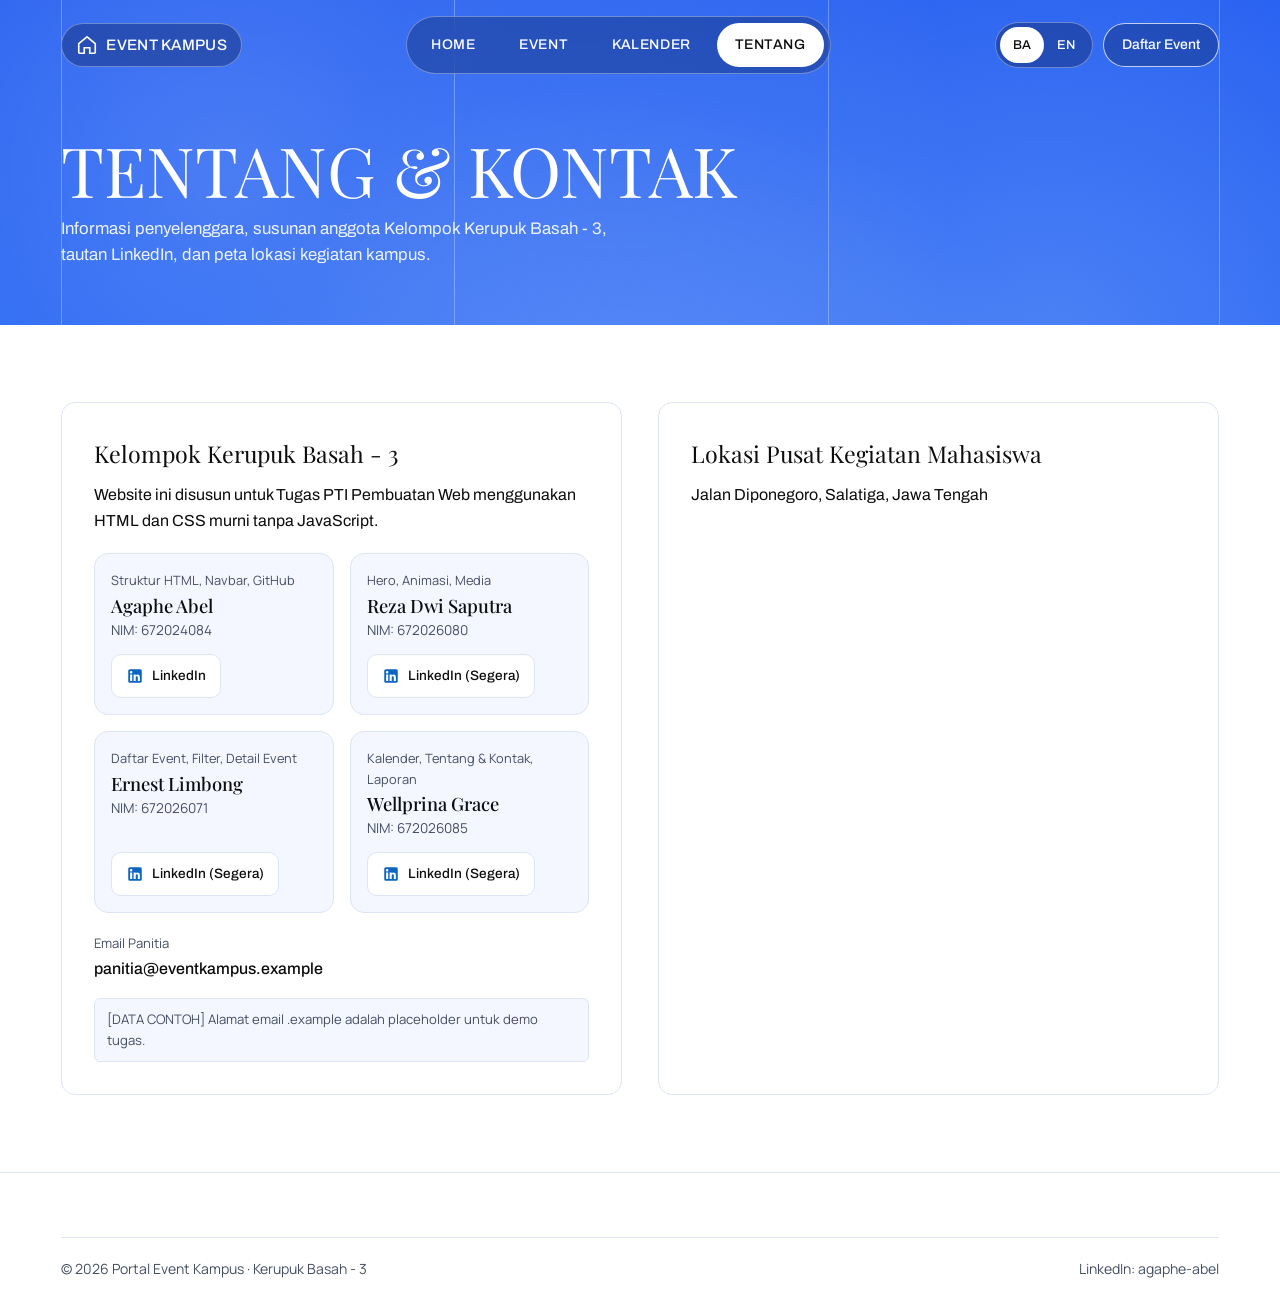
==== about.html @ fa2f9e04 "Deploy Portal Event Kampus (HTML & CSS)" ====
<!DOCTYPE html>
<html lang="id">
<head>
  <meta charset="UTF-8">
  <meta name="viewport" content="width=device-width, initial-scale=1.0">
  <title>Tentang &amp; Kontak — Portal Event Kampus</title>
  <meta name="description" content="Profil pengelola Portal Event Kampus, daftar anggota Kelompok Kerupuk Basah - 3, ID LinkedIn, dan peta lokasi kampus.">
  <link rel="preconnect" href="https://fonts.googleapis.com">
  <link rel="preconnect" href="https://fonts.gstatic.com" crossorigin>
  <link href="https://fonts.googleapis.com/css2?family=Archivo:wght@400;500&family=Manrope:wght@400;500&family=Playfair+Display:wght@400;500&display=swap" rel="stylesheet">
  <link rel="stylesheet" href="css/base.css">
  <link rel="stylesheet" href="css/layout.css">
  <link rel="stylesheet" href="css/components.css">
  <link rel="stylesheet" href="css/animation.css">
</head>
<body class="page-sky">
  <a class="skip-link" href="#main-content">Lewati ke konten utama</a>

  <input class="sr-only" type="radio" name="site-lang" id="lang-ba" checked>
  <input class="sr-only" type="radio" name="site-lang" id="lang-en">

  <div class="grid-lines" aria-hidden="true">
    <span class="grid-line grid-line--1"></span>
    <span class="grid-line grid-line--2"></span>
    <span class="grid-line grid-line--3"></span>
    <span class="grid-line grid-line--4"></span>
  </div>

  <header class="site-header">
    <div class="wrap">
      <div class="nav-shell">
        <a class="brand-mark" href="index.html">
          <svg viewBox="0 0 24 24" fill="none" stroke="currentColor" stroke-width="1.8" aria-hidden="true">
            <path d="M3 10.5L12 3l9 7.5V20a1 1 0 0 1-1 1h-5v-6H9v6H4a1 1 0 0 1-1-1v-9.5Z"/>
          </svg>
          <span>EVENT KAMPUS</span>
        </a>

        <nav class="nav-desktop" aria-label="Navigasi utama">
          <a class="nav-link" href="index.html">HOME</a>
          <a class="nav-link" href="events.html">EVENT</a>
          <a class="nav-link" href="calendar.html">KALENDER</a>
          <a class="nav-link nav-link--active" href="about.html" aria-current="page">TENTANG</a>
        </nav>

        <div class="nav-actions">
          <div class="lang-switch" role="group" aria-label="Pilih bahasa">
            <label for="lang-ba">BA</label>
            <label for="lang-en">EN</label>
          </div>
          <a class="btn-portal" href="events.html">Daftar Event</a>
          <label class="hamburger-btn" for="nav-drawer-toggle" aria-label="Buka menu navigasi">
            <svg width="20" height="20" viewBox="0 0 24 24" fill="none" stroke="currentColor" stroke-width="2" aria-hidden="true">
              <path d="M4 7h16M4 12h16M4 17h16"/>
            </svg>
          </label>
        </div>
      </div>

      <input class="nav-toggle-input" type="checkbox" id="nav-drawer-toggle" aria-label="Toggle menu">
      <nav class="mobile-drawer" aria-label="Navigasi seluler">
        <a href="index.html">HOME</a>
        <a href="events.html">EVENT</a>
        <a href="calendar.html">KALENDER</a>
        <a class="nav-link--active" href="about.html" aria-current="page">TENTANG</a>
      </nav>
    </div>
  </header>

  <main id="main-content">
    <section class="page-banner">
      <div class="wrap">
        <h1>Tentang &amp; Kontak</h1>
        <p>Informasi penyelenggara, susunan anggota Kelompok Kerupuk Basah - 3, tautan LinkedIn, dan peta lokasi kegiatan kampus.</p>
      </div>
    </section>

    <section class="content-section content-surface">
      <div class="wrap about-grid">
        <article class="detail-panel" id="anggota">
          <h2 class="footer-title">Kelompok Kerupuk Basah - 3</h2>
          <p>Website ini disusun untuk Tugas PTI Pembuatan Web menggunakan HTML dan CSS murni tanpa JavaScript.</p>

          <!-- Masing-masing anggota berada di dalam container div sendiri dengan logo LinkedIn -->
          <div class="member-grid">
            <div class="member-card">
              <div>
                <p class="member-card__role">Struktur HTML, Navbar, GitHub</p>
                <h3 class="member-card__name">Agaphe Abel</h3>
                <p class="member-card__nim">NIM: 672024084</p>
              </div>
              <a class="linkedin-link" href="https://www.linkedin.com/in/agaphe-abel?utm_source=share_via&amp;utm_content=profile&amp;utm_medium=member_android" target="_blank" rel="noopener" aria-label="Buka profil LinkedIn Agaphe Abel">
                <svg viewBox="0 0 24 24" fill="currentColor" aria-hidden="true">
                  <path d="M19 3a2 2 0 0 1 2 2v14a2 2 0 0 1-2 2H5a2 2 0 0 1-2-2V5a2 2 0 0 1 2-2h14m-.5 15.5v-5.3a3.26 3.26 0 0 0-3.26-3.26c-.85 0-1.84.52-2.28 1.3v-1.11h-2.79v8.37h2.79v-4.93c0-.77.62-1.4 1.39-1.4a1.4 1.4 0 0 1 1.4 1.4v4.93h2.75M6.88 8.56a1.68 1.68 0 0 0 1.68-1.68c0-.93-.75-1.69-1.68-1.69a1.69 1.69 0 0 0-1.69 1.69c0 .93.76 1.68 1.69 1.68m1.39 9.94v-8.37H5.5v8.37h2.77Z"/>
                </svg>
                <span>LinkedIn</span>
              </a>
            </div>

            <div class="member-card">
              <div>
                <p class="member-card__role">Hero, Animasi, Media</p>
                <h3 class="member-card__name">Reza Dwi Saputra</h3>
                <p class="member-card__nim">NIM: 672026080</p>
              </div>
              <!-- // TODO: isi URL LinkedIn Reza Dwi Saputra -->
              <a class="linkedin-link" href="https://www.linkedin.com/" target="_blank" rel="noopener" aria-label="Profil LinkedIn Reza Dwi Saputra (Coming soon)">
                <svg viewBox="0 0 24 24" fill="currentColor" aria-hidden="true">
                  <path d="M19 3a2 2 0 0 1 2 2v14a2 2 0 0 1-2 2H5a2 2 0 0 1-2-2V5a2 2 0 0 1 2-2h14m-.5 15.5v-5.3a3.26 3.26 0 0 0-3.26-3.26c-.85 0-1.84.52-2.28 1.3v-1.11h-2.79v8.37h2.79v-4.93c0-.77.62-1.4 1.39-1.4a1.4 1.4 0 0 1 1.4 1.4v4.93h2.75M6.88 8.56a1.68 1.68 0 0 0 1.68-1.68c0-.93-.75-1.69-1.68-1.69a1.69 1.69 0 0 0-1.69 1.69c0 .93.76 1.68 1.69 1.68m1.39 9.94v-8.37H5.5v8.37h2.77Z"/>
                </svg>
                <span>LinkedIn (Segera)</span>
              </a>
            </div>

            <div class="member-card">
              <div>
                <p class="member-card__role">Daftar Event, Filter, Detail Event</p>
                <h3 class="member-card__name">Ernest Limbong</h3>
                <p class="member-card__nim">NIM: 672026071</p>
              </div>
              <!-- // TODO: isi URL LinkedIn Ernest Limbong -->
              <a class="linkedin-link" href="https://www.linkedin.com/" target="_blank" rel="noopener" aria-label="Profil LinkedIn Ernest Limbong (Coming soon)">
                <svg viewBox="0 0 24 24" fill="currentColor" aria-hidden="true">
                  <path d="M19 3a2 2 0 0 1 2 2v14a2 2 0 0 1-2 2H5a2 2 0 0 1-2-2V5a2 2 0 0 1 2-2h14m-.5 15.5v-5.3a3.26 3.26 0 0 0-3.26-3.26c-.85 0-1.84.52-2.28 1.3v-1.11h-2.79v8.37h2.79v-4.93c0-.77.62-1.4 1.39-1.4a1.4 1.4 0 0 1 1.4 1.4v4.93h2.75M6.88 8.56a1.68 1.68 0 0 0 1.68-1.68c0-.93-.75-1.69-1.68-1.69a1.69 1.69 0 0 0-1.69 1.69c0 .93.76 1.68 1.69 1.68m1.39 9.94v-8.37H5.5v8.37h2.77Z"/>
                </svg>
                <span>LinkedIn (Segera)</span>
              </a>
            </div>

            <div class="member-card">
              <div>
                <p class="member-card__role">Kalender, Tentang &amp; Kontak, Laporan</p>
                <h3 class="member-card__name">Wellprina Grace</h3>
                <p class="member-card__nim">NIM: 672026085</p>
              </div>
              <!-- // TODO: isi URL LinkedIn Wellprina Grace -->
              <a class="linkedin-link" href="https://www.linkedin.com/" target="_blank" rel="noopener" aria-label="Profil LinkedIn Wellprina Grace (Coming soon)">
                <svg viewBox="0 0 24 24" fill="currentColor" aria-hidden="true">
                  <path d="M19 3a2 2 0 0 1 2 2v14a2 2 0 0 1-2 2H5a2 2 0 0 1-2-2V5a2 2 0 0 1 2-2h14m-.5 15.5v-5.3a3.26 3.26 0 0 0-3.26-3.26c-.85 0-1.84.52-2.28 1.3v-1.11h-2.79v8.37h2.79v-4.93c0-.77.62-1.4 1.39-1.4a1.4 1.4 0 0 1 1.4 1.4v4.93h2.75M6.88 8.56a1.68 1.68 0 0 0 1.68-1.68c0-.93-.75-1.69-1.68-1.69a1.69 1.69 0 0 0-1.69 1.69c0 .93.76 1.68 1.69 1.68m1.39 9.94v-8.37H5.5v8.37h2.77Z"/>
                </svg>
                <span>LinkedIn (Segera)</span>
              </a>
            </div>
          </div>

          <dl class="info-dl" style="margin-top: 20px;">
            <div>
              <dt>Email Panitia</dt>
              <dd><a href="mailto:panitia@eventkampus.example">panitia@eventkampus.example</a></dd>
            </div>
          </dl>
          <p class="placeholder-note">[DATA CONTOH] Alamat email .example adalah placeholder untuk demo tugas.</p>
        </article>

        <article class="detail-panel">
          <h2 class="footer-title">Lokasi Pusat Kegiatan Mahasiswa</h2>
          <p style="margin-bottom: 16px;">Jalan Diponegoro, Salatiga, Jawa Tengah</p>
          <iframe
            class="map-frame"
            title="Peta lokasi kampus di OpenStreetMap"
            loading="lazy"
            src="https://www.openstreetmap.org/export/embed.html?bbox=110.488%2C-7.326%2C110.506%2C-7.314&amp;layer=mapnik"
          ></iframe>
        </article>
      </div>
    </section>
  </main>

  <footer class="site-footer">
    <div class="wrap">
      <div class="footer-bottom">
        <span>&copy; 2026 Portal Event Kampus &middot; Kerupuk Basah - 3</span>
        <span>LinkedIn: <a href="https://www.linkedin.com/in/agaphe-abel?utm_source=share_via&amp;utm_content=profile&amp;utm_medium=member_android" target="_blank" rel="noopener">agaphe-abel</a></span>
      </div>
    </div>
  </footer>
</body>
</html>
---- css/base.css ----
/* ==========================================================================
   BASE.CSS — Reset, variabel warna, tipografi, aksesibilitas, dan pengalih bahasa
   Design Read: Portal event kampus untuk mahasiswa & panitia UKM, gaya editorial biru-putih, dial ENERGY 2 / RHYTHM 2 / MOTION 2.
   R-01: Gradien langit biru ke putih memisahkan zona hero di atas dari zona kartu konten solid di bawah.
   R-06: Playfair Display memberi karakter editorial akademik pada judul; Archivo menjaga keterbacaan isi; Manrope untuk label/meta ringkas.
   ========================================================================== */

:root {
  /* Palet utama sesuai arah desain PRD (gradien langit biru ke putih bersih) */
  --sky-gradient: linear-gradient(
    180deg,
    #1150ef 0%,
    #135af3 30%,
    #3c7af6 52%,
    #76a2fa 64%,
    #86acfb 70%,
    #b9cffd 84%,
    #ffffff 100%
  );
  --cloud-glow-1: radial-gradient(circle at 18% 12%, rgba(255, 255, 255, 0.24) 0%, rgba(255, 255, 255, 0) 44%);
  --cloud-glow-2: radial-gradient(circle at 82% 24%, rgba(226, 238, 255, 0.28) 0%, rgba(255, 255, 255, 0) 48%);
  --cloud-glow-3: radial-gradient(circle at 48% 38%, rgba(255, 255, 255, 0.18) 0%, rgba(255, 255, 255, 0) 42%);

  --blue-primary: #1150ef;
  --blue-deep: #0b39b8;
  --blue-soft: #e9f0ff;
  --surface-white: #ffffff;
  --surface-card: #ffffff;
  --surface-muted: #f4f7ff;
  --ink-light: #ffffff;
  --ink-dark: #0d0d0d;
  --ink-muted: #454f63;
  --border-light: rgba(255, 255, 255, 0.34);
  --border-dark: #dce4f5;
  --grid-line: rgba(255, 255, 255, 0.28);

  /* Status warna dengan kontras tinggi */
  --status-open-bg: #e6f6ec;
  --status-open-ink: #0e602e;
  --status-soon-bg: #fff4e0;
  --status-soon-ink: #7a4700;
  --status-closed-bg: #f1f3f7;
  --status-closed-ink: #475063;

  /* Tipografi */
  --font-display: 'Playfair Display', Georgia, serif;
  --font-sans: 'Archivo', system-ui, -apple-system, sans-serif;
  --font-caption: 'Manrope', system-ui, -apple-system, sans-serif;

  /* Skala radius terstruktur */
  --radius-pill: 999px;
  --radius-card: 14px;
  --radius-btn: 10px;
  --radius-badge: 6px;

  /* Tata letak */
  --wrap-max: 1280px;
  --gutter: clamp(20px, 4.8vw, 68px);
  --nav-height: 76px;
}

/* Mode gelap otomatis mengikuti preferensi sistem operasi */
@media (prefers-color-scheme: dark) {
  :root {
    --sky-gradient: linear-gradient(
      180deg,
      #0a277a 0%,
      #0e37a3 28%,
      #1442b8 48%,
      #132a63 68%,
      #0d1424 85%,
      #0b101b 100%
    );
    --surface-white: #0b101b;
    --surface-card: #131b2e;
    --surface-muted: #182238;
    --ink-dark: #f4f6fb;
    --ink-muted: #b6c2d9;
    --border-dark: #26334d;
    --blue-soft: #1b2a4a;
    --status-open-bg: #113822;
    --status-open-ink: #8ce9ad;
    --status-soon-bg: #3b2808;
    --status-soon-ink: #ffd080;
    --status-closed-bg: #1e2638;
    --status-closed-ink: #b6c2d9;
  }
}

*,
*::before,
*::after {
  box-sizing: border-box;
}

html {
  scroll-behavior: smooth;
  -webkit-text-size-adjust: 100%;
}

body {
  margin: 0;
  min-height: 100vh;
  font-family: var(--font-sans);
  font-size: 16px;
  line-height: 1.6;
  color: var(--ink-dark);
  background-color: var(--surface-white);
  overflow-x: hidden;
  position: relative;
}

/* Latar halaman bergradien langit biru + efek awan halus */
.page-sky {
  background-image: var(--cloud-glow-1), var(--cloud-glow-2), var(--cloud-glow-3), var(--sky-gradient);
  background-repeat: no-repeat;
  background-size: 100% 1450px, 100% 1450px, 100% 1450px, 100% 1450px;
  background-position: top center;
}

img,
picture,
svg,
video {
  display: block;
  max-width: 100%;
}

img {
  height: auto;
}

h1,
h2,
h3,
h4,
p,
ul,
ol,
figure {
  margin: 0;
}

ul,
ol {
  padding: 0;
  list-style: none;
}

a {
  color: inherit;
  text-decoration: none;
}

/* Kursor penunjuk untuk semua elemen interaktif */
a[href],
button,
summary,
select,
label[for],
input[type='radio'],
input[type='checkbox'] {
  cursor: pointer;
}

/* Fokus keyboard yang jelas dan tidak tersembunyi */
:focus-visible {
  outline: 3px solid #ffbf47;
  outline-offset: 3px;
}

/* Tautan lompat ke konten utama untuk navigasi keyboard */
.skip-link {
  position: absolute;
  top: -120px;
  left: 16px;
  z-index: 2000;
  padding: 12px 18px;
  background: var(--ink-dark);
  color: var(--surface-white);
  font-weight: 500;
  border-radius: var(--radius-btn);
  transition: top 0.15s ease;
}

.skip-link:focus {
  top: 16px;
}

/* Kelas utilitas aksesibilitas */
.sr-only {
  position: absolute;
  width: 1px;
  height: 1px;
  padding: 0;
  margin: -1px;
  overflow: hidden;
  clip: rect(0, 0, 0, 0);
  white-space: nowrap;
  border: 0;
}

/* Pengalih bahasa BA / EN murni CSS */
.lang-en {
  display: none;
}

body:has(#lang-en:checked) .lang-id {
  display: none;
}

body:has(#lang-en:checked) .lang-en {
  display: inline;
}

body:has(#lang-en:checked) .lang-block.lang-en {
  display: block;
}

.lang-block.lang-en {
  display: none;
}
---- css/layout.css ----
/* ==========================================================================
   LAYOUT.CSS — Garis grid vertikal, navbar pill, hamburger, hero, dan footer
   R-07: Empat garis grid vertikal (4.8%, 35.45%, 64.7%, 95.2%) menjadi penanda struktur kolom dari hero hingga footer.
   R-10: Efek blur (backdrop-filter) dibatasi hanya pada 2 elemen navigasi (.brand-mark dan .nav-desktop) sebagai aksen di atas langit biru.
   ========================================================================== */

/* Empat garis grid vertikal 1px di latar belakang (4.8%, 35.45%, 64.7%, 95.2%) */
.grid-lines {
  position: fixed;
  inset: 0;
  pointer-events: none;
  z-index: 0;
}

.grid-line {
  position: absolute;
  top: 0;
  bottom: 0;
  width: 1px;
  background-color: var(--grid-line);
}

.grid-line--1 { left: 4.8%; }
.grid-line--2 { left: 35.45%; }
.grid-line--3 { left: 64.7%; }
.grid-line--4 { left: 95.2%; }

/* Kontainer utama sejajar dengan garis luar */
.wrap {
  width: 100%;
  max-width: var(--wrap-max);
  margin-inline: auto;
  padding-inline: var(--gutter);
  position: relative;
  z-index: 2;
}

/* Header & Navbar Pill */
.site-header {
  position: sticky;
  top: 0;
  z-index: 100;
  padding-block: 16px;
}

.nav-shell {
  display: flex;
  align-items: center;
  justify-content: space-between;
  gap: 16px;
}

.brand-mark {
  display: inline-flex;
  align-items: center;
  gap: 8px;
  padding: 8px 14px;
  min-height: 44px;
  border-radius: var(--radius-pill);
  background: rgba(13, 35, 98, 0.42);
  backdrop-filter: blur(12px);
  -webkit-backdrop-filter: blur(12px);
  border: 1px solid var(--border-light);
  color: var(--ink-light);
  font-weight: 500;
  font-size: clamp(0.78rem, 2.2vw, 0.95rem);
  letter-spacing: 0.02em;
  white-space: nowrap;
  flex-shrink: 0;
}

.brand-mark svg {
  width: 22px;
  height: 22px;
  flex-shrink: 0;
}

/* Grup pill navbar desktop */
.nav-desktop {
  display: flex;
  align-items: center;
  gap: 8px;
  padding: 6px;
  border-radius: var(--radius-pill);
  background: rgba(13, 35, 98, 0.38);
  backdrop-filter: blur(14px);
  -webkit-backdrop-filter: blur(14px);
  border: 1px solid var(--border-light);
}

.nav-link {
  display: inline-flex;
  align-items: center;
  gap: 6px;
  min-height: 44px;
  padding: 10px 18px;
  border-radius: var(--radius-pill);
  color: var(--ink-light);
  font-size: 0.875rem;
  font-weight: 500;
  letter-spacing: 0.04em;
  transition: background-color 0.2s ease, color 0.2s ease, transform 0.15s ease;
}

.nav-link:hover {
  background-color: rgba(255, 255, 255, 0.18);
}

.nav-link--active {
  background-color: #ffffff;
  color: #0d0d0d;
}

.nav-link--active:hover {
  background-color: #f0f4ff;
}

.nav-actions {
  display: flex;
  align-items: center;
  gap: 10px;
}

/* Pengalih bahasa BA / EN berbentuk pill */
.lang-switch {
  display: inline-flex;
  align-items: center;
  padding: 4px;
  border-radius: var(--radius-pill);
  background: rgba(13, 35, 98, 0.42);
  border: 1px solid var(--border-light);
}

.lang-switch label {
  display: inline-flex;
  align-items: center;
  justify-content: center;
  min-width: 44px;
  min-height: 36px;
  padding: 0 10px;
  border-radius: var(--radius-pill);
  font-size: 0.8rem;
  font-weight: 500;
  color: var(--ink-light);
  transition: background-color 0.2s ease, color 0.2s ease;
}

body:has(#lang-ba:checked) .lang-switch label[for='lang-ba'],
body:has(#lang-en:checked) .lang-switch label[for='lang-en'] {
  background-color: #ffffff;
  color: #0d0d0d;
}

.btn-portal {
  display: inline-flex;
  align-items: center;
  justify-content: center;
  min-height: 44px;
  padding: 10px 18px;
  border-radius: var(--radius-pill);
  border: 1px solid rgba(255, 255, 255, 0.72);
  background: rgba(13, 35, 98, 0.38);
  color: var(--ink-light);
  font-size: 0.875rem;
  font-weight: 500;
  transition: background-color 0.2s ease, transform 0.15s ease;
}

.btn-portal:hover {
  background-color: #ffffff;
  color: #0d0d0d;
}

/* Hamburger menu murni CSS (layar <= 860px) */
.nav-toggle-input {
  position: absolute;
  opacity: 0;
  width: 1px;
  height: 1px;
}

.hamburger-btn {
  display: none;
  align-items: center;
  justify-content: center;
  width: 44px;
  height: 44px;
  border-radius: var(--radius-pill);
  background: rgba(13, 35, 98, 0.55);
  border: 1px solid var(--border-light);
  color: var(--ink-light);
}

.mobile-drawer {
  display: none;
  margin-top: 12px;
  padding: 16px;
  border-radius: var(--radius-card);
  background: #0d2261;
  border: 1px solid var(--border-light);
  color: var(--ink-light);
}

.mobile-drawer a {
  display: flex;
  align-items: center;
  min-height: 48px;
  padding: 10px 14px;
  border-radius: var(--radius-btn);
  font-weight: 500;
}

.mobile-drawer a:hover,
.mobile-drawer a.nav-link--active {
  background-color: #ffffff;
  color: #0d0d0d;
}

/* Hero Beranda (area biru atas) */
.hero-section {
  padding-top: clamp(28px, 5vw, 64px);
  padding-bottom: clamp(48px, 7vw, 88px);
  color: var(--ink-light);
}

.hero-top {
  display: grid;
  grid-template-columns: 1.35fr 0.85fr;
  gap: clamp(24px, 4vw, 56px);
  align-items: end;
}

.hero-title {
  font-family: var(--font-display);
  font-weight: 400;
  font-size: clamp(2.85rem, 6.8vw, 6.2rem);
  line-height: 0.87;
  text-transform: uppercase;
  letter-spacing: -0.02em;
  color: var(--ink-light);
}

.hero-side {
  display: flex;
  flex-direction: column;
  gap: 20px;
  align-items: flex-start;
}

.hero-tagline {
  font-family: var(--font-sans);
  font-size: clamp(1rem, 1.3vw, 1.15rem);
  line-height: 1.55;
  color: #eef4ff;
  max-width: 40ch;
}

.hero-visual {
  margin-top: clamp(28px, 4vw, 44px);
  border-radius: var(--radius-card);
  overflow: hidden;
  background-color: #0d2b8a;
  border: 1px solid rgba(255, 255, 255, 0.24);
  aspect-ratio: 16 / 8.5;
}

.hero-visual img {
  width: 100%;
  height: 100%;
  object-fit: cover;
}

/* Header sub-halaman (Event, Kalender, Tentang, Detail) */
.page-banner {
  padding-top: clamp(24px, 4vw, 48px);
  padding-bottom: clamp(32px, 5vw, 56px);
  color: var(--ink-light);
}

.page-banner h1 {
  font-family: var(--font-display);
  font-weight: 400;
  font-size: clamp(2.4rem, 5.4vw, 4.6rem);
  line-height: 0.92;
  text-transform: uppercase;
  margin-bottom: 14px;
}

.page-banner p {
  max-width: 56ch;
  color: #eef4ff;
  font-size: 1.05rem;
}

/* Bagian konten di area terang (teks wajib gelap #0d0d0d, latar solid) */
.content-section {
  padding-block: clamp(48px, 6vw, 84px);
  color: var(--ink-dark);
}

.content-surface {
  background-color: var(--surface-white);
  color: var(--ink-dark);
}

.content-muted {
  background-color: var(--surface-muted);
  color: var(--ink-dark);
}

.section-head {
  display: flex;
  align-items: flex-end;
  justify-content: space-between;
  gap: 20px;
  margin-bottom: clamp(24px, 3.5vw, 40px);
  flex-wrap: wrap;
}

.section-head h2 {
  font-family: var(--font-display);
  font-weight: 400;
  font-size: clamp(1.9rem, 3.4vw, 3rem);
  line-height: 1.05;
  color: var(--ink-dark);
}

.section-head p {
  color: var(--ink-muted);
  max-width: 48ch;
}

/* Grid kartu event */
.event-grid {
  display: grid;
  grid-template-columns: repeat(3, minmax(0, 1fr));
  gap: clamp(18px, 2.5vw, 28px);
}

/* Bagian ajakan (CTA) di bawah */
.cta-band {
  background-color: var(--surface-muted);
  border-top: 1px solid var(--border-dark);
  border-bottom: 1px solid var(--border-dark);
  padding-block: clamp(44px, 6vw, 76px);
}

.cta-grid {
  display: grid;
  grid-template-columns: 1.4fr 0.6fr;
  gap: 28px;
  align-items: center;
}

/* Footer */
.site-footer {
  background-color: var(--surface-white);
  color: var(--ink-dark);
  padding-block: clamp(40px, 5vw, 64px) 32px;
  border-top: 1px solid var(--border-dark);
  position: relative;
  z-index: 2;
}

.footer-grid {
  display: grid;
  grid-template-columns: 1.5fr 1fr 1fr;
  gap: 32px;
  margin-bottom: 32px;
}

.footer-title {
  font-family: var(--font-display);
  font-size: 1.45rem;
  font-weight: 400;
  margin-bottom: 10px;
}

.footer-heading {
  font-family: var(--font-caption);
  font-size: 0.875rem;
  font-weight: 500;
  color: var(--ink-muted);
  margin-bottom: 12px;
}

.footer-links {
  display: flex;
  flex-direction: column;
  gap: 10px;
}

.footer-links a {
  display: inline-flex;
  align-items: center;
  min-height: 32px;
  color: var(--ink-dark);
}

.footer-links a:hover {
  color: var(--blue-primary);
  text-decoration: underline;
}

.footer-bottom {
  padding-top: 20px;
  border-top: 1px solid var(--border-dark);
  display: flex;
  flex-wrap: wrap;
  justify-content: space-between;
  gap: 12px;
  font-family: var(--font-caption);
  font-size: 0.875rem;
  color: var(--ink-muted);
}

/* Responsif <= 860px sesuai PRD */
@media (max-width: 860px) {
  .nav-desktop,
  .nav-actions .btn-portal {
    display: none;
  }

  .hamburger-btn {
    display: inline-flex;
  }

  .nav-toggle-input:checked ~ .mobile-drawer {
    display: block;
  }

  .hero-top,
  .cta-grid,
  .footer-grid {
    grid-template-columns: 1fr;
  }

  /* Galeri unggulan menjadi baris geser horizontal dengan snap */
  .featured-snap {
    display: flex;
    overflow-x: auto;
    scroll-snap-type: x mandatory;
    gap: 16px;
    padding-bottom: 12px;
  }

  .featured-snap > .event-card {
    flex: 0 0 82%;
    scroll-snap-align: start;
  }

  .event-grid:not(.featured-snap) {
    grid-template-columns: repeat(2, minmax(0, 1fr));
  }
}

@media (max-width: 580px) {
  .event-grid:not(.featured-snap) {
    grid-template-columns: 1fr;
  }

  .hero-visual {
    aspect-ratio: 4 / 3;
  }
}
---- css/components.css ----
/* ==========================================================================
   COMPONENTS.CSS — Kartu event (rasio 0.79), lencana, tombol, filter :has(), kalender
   ========================================================================== */

/* Tombol utama & sekunder (minimal tap target 44px) */
.btn {
  display: inline-flex;
  align-items: center;
  justify-content: center;
  gap: 10px;
  min-height: 44px;
  padding: 12px 22px;
  border-radius: var(--radius-btn);
  font-family: var(--font-sans);
  font-size: 0.95rem;
  font-weight: 500;
  border: 1px solid transparent;
  transition: background-color 0.2s ease, transform 0.15s ease, border-color 0.2s ease;
}

.btn:active {
  transform: scale(0.98);
}

.btn-primary {
  background-color: #ffffff;
  color: #0d0d0d;
}

.btn-primary:hover {
  background-color: #e9f0ff;
}

.btn-accent {
  background-color: var(--blue-primary);
  color: #ffffff;
}

.btn-accent:hover {
  background-color: var(--blue-deep);
}

.btn-outline {
  background-color: var(--surface-card);
  color: var(--ink-dark);
  border-color: var(--border-dark);
}

.btn-outline:hover {
  border-color: var(--blue-primary);
  color: var(--blue-primary);
}

.btn svg {
  width: 18px;
  height: 18px;
  flex-shrink: 0;
}

/* Kartu Event dengan background solid agar kontras terjamin */
.event-card {
  display: flex;
  flex-direction: column;
  background-color: var(--surface-card);
  border: 1px solid var(--border-dark);
  border-radius: var(--radius-card);
  overflow: hidden;
  transition: transform 0.22s ease, border-color 0.22s ease;
}

.event-card:hover {
  transform: translateY(-2px);
  border-color: var(--blue-primary);
}

/* Poster rasio 0.79 sesuai PRD (79:100) */
.event-card__media {
  position: relative;
  aspect-ratio: 79 / 100;
  overflow: hidden;
  background-color: var(--blue-soft);
}

.event-card__media img {
  width: 100%;
  height: 100%;
  object-fit: cover;
  transition: transform 0.35s ease;
}

.event-card:hover .event-card__media img {
  transform: scale(1.03);
}

.event-card__body {
  display: flex;
  flex-direction: column;
  gap: 10px;
  padding: 18px;
  flex: 1;
}

.event-card__meta {
  display: flex;
  align-items: center;
  justify-content: space-between;
  gap: 8px;
  flex-wrap: wrap;
}

.badge {
  display: inline-flex;
  align-items: center;
  padding: 4px 10px;
  border-radius: var(--radius-badge);
  font-family: var(--font-caption);
  font-size: 0.78rem;
  font-weight: 500;
}

.badge--cat {
  background-color: var(--blue-soft);
  color: var(--blue-deep);
}

@media (prefers-color-scheme: dark) {
  .badge--cat {
    color: #b9cffd;
  }
}

.badge--open {
  background-color: var(--status-open-bg);
  color: var(--status-open-ink);
}

.badge--soon {
  background-color: var(--status-soon-bg);
  color: var(--status-soon-ink);
}

.badge--closed {
  background-color: var(--status-closed-bg);
  color: var(--status-closed-ink);
}

.event-card__title {
  font-family: var(--font-display);
  font-size: 1.3rem;
  font-weight: 500;
  line-height: 1.25;
  color: var(--ink-dark);
}

.event-card__info {
  font-family: var(--font-caption);
  font-size: 0.9rem;
  color: var(--ink-muted);
  display: flex;
  flex-direction: column;
  gap: 4px;
}

.event-card__cta {
  margin-top: auto;
  padding-top: 8px;
}

/* Filter Kategori murni CSS dengan radio button + :has() */
.filter-bar {
  display: flex;
  flex-wrap: wrap;
  gap: 10px;
  margin-bottom: 28px;
}

.filter-input {
  position: absolute;
  opacity: 0;
  width: 1px;
  height: 1px;
}

.filter-chip {
  display: inline-flex;
  align-items: center;
  min-height: 44px;
  padding: 8px 18px;
  border-radius: var(--radius-pill);
  background-color: var(--surface-card);
  border: 1px solid var(--border-dark);
  color: var(--ink-dark);
  font-size: 0.9rem;
  font-weight: 500;
  transition: background-color 0.2s ease, color 0.2s ease, border-color 0.2s ease;
}

.filter-chip:hover {
  border-color: var(--blue-primary);
}

/* Status aktif chip filter */
.events-scope:has(#cat-all:checked) label[for='cat-all'],
.events-scope:has(#cat-seminar:checked) label[for='cat-seminar'],
.events-scope:has(#cat-lomba:checked) label[for='cat-lomba'],
.events-scope:has(#cat-workshop:checked) label[for='cat-workshop'],
.events-scope:has(#cat-seni:checked) label[for='cat-seni'],
.events-scope:has(#cat-ukm:checked) label[for='cat-ukm'] {
  background-color: var(--blue-primary);
  border-color: var(--blue-primary);
  color: #ffffff;
}

/* Sembunyikan kartu yang tidak sesuai kategori terpilih */
.events-scope:has(#cat-seminar:checked) .event-card:not([data-cat='seminar']),
.events-scope:has(#cat-lomba:checked) .event-card:not([data-cat='lomba']),
.events-scope:has(#cat-workshop:checked) .event-card:not([data-cat='workshop']),
.events-scope:has(#cat-seni:checked) .event-card:not([data-cat='seni']),
.events-scope:has(#cat-ukm:checked) .event-card:not([data-cat='ukm']) {
  display: none;
}

/* Detail Event */
.detail-layout {
  display: grid;
  grid-template-columns: 1.25fr 0.75fr;
  gap: clamp(24px, 4vw, 48px);
  align-items: start;
}

.detail-panel {
  background-color: var(--surface-card);
  border: 1px solid var(--border-dark);
  border-radius: var(--radius-card);
  padding: clamp(20px, 3vw, 32px);
}

.detail-poster {
  border-radius: var(--radius-card);
  overflow: hidden;
  aspect-ratio: 16 / 10;
  margin-bottom: 24px;
  background-color: var(--blue-soft);
}

.detail-poster img {
  width: 100%;
  height: 100%;
  object-fit: cover;
}

.rundown-list {
  display: flex;
  flex-direction: column;
  gap: 12px;
  margin-top: 16px;
}

.rundown-item {
  display: grid;
  grid-template-columns: 130px 1fr;
  gap: 12px;
  padding: 12px 14px;
  border-radius: var(--radius-btn);
  background-color: var(--surface-muted);
}

.rundown-time {
  font-family: var(--font-caption);
  font-weight: 500;
  color: var(--blue-deep);
}

@media (prefers-color-scheme: dark) {
  .rundown-time {
    color: #9dc0ff;
  }
}

.action-stack {
  display: flex;
  flex-direction: column;
  gap: 12px;
  margin-top: 20px;
}

.placeholder-note {
  margin-top: 14px;
  padding: 10px 12px;
  border-radius: var(--radius-badge);
  background-color: var(--surface-muted);
  border: 1px solid var(--border-dark);
  font-family: var(--font-caption);
  font-size: 0.82rem;
  color: var(--ink-muted);
}

/* Formulir pendaftaran bawaan (HTML + CSS murni tanpa JavaScript) */
.reg-form {
  display: flex;
  flex-direction: column;
  gap: 14px;
  margin-top: 18px;
}

.form-field {
  display: flex;
  flex-direction: column;
  gap: 6px;
}

.form-field label {
  font-family: var(--font-caption);
  font-size: 0.875rem;
  font-weight: 500;
  color: var(--ink-dark);
}

.form-field input,
.form-field select,
.form-field textarea {
  width: 100%;
  min-height: 44px;
  padding: 10px 12px;
  border-radius: var(--radius-btn);
  border: 1px solid var(--border-dark);
  background-color: var(--surface-white);
  color: var(--ink-dark);
  font-family: var(--font-sans);
  font-size: 0.95rem;
}

.form-field input:focus-visible,
.form-field select:focus-visible,
.form-field textarea:focus-visible {
  border-color: var(--blue-primary);
}

.form-field input:user-invalid,
.form-field select:user-invalid {
  border-color: #b42318;
}

.form-status {
  display: none;
  margin-top: 14px;
  padding: 12px 14px;
  border-radius: var(--radius-btn);
  background-color: var(--status-open-bg);
  color: var(--status-open-ink);
  font-size: 0.9rem;
  font-weight: 500;
}

.form-status:target {
  display: block;
}

/* Kartu anggota per-container di halaman Tentang */
.member-grid {
  display: grid;
  grid-template-columns: repeat(2, minmax(0, 1fr));
  gap: 16px;
  margin-top: 20px;
}

.member-card {
  display: flex;
  flex-direction: column;
  justify-content: space-between;
  gap: 12px;
  padding: 16px;
  border-radius: var(--radius-card);
  background-color: var(--surface-muted);
  border: 1px solid var(--border-dark);
}

.member-card__role {
  font-family: var(--font-caption);
  font-size: 0.8rem;
  color: var(--ink-muted);
}

.member-card__name {
  font-family: var(--font-display);
  font-size: 1.15rem;
  font-weight: 500;
  color: var(--ink-dark);
}

.member-card__nim {
  font-family: var(--font-caption);
  font-size: 0.85rem;
  color: var(--ink-muted);
}

.linkedin-link {
  display: inline-flex;
  align-items: center;
  gap: 8px;
  min-height: 44px;
  padding: 8px 14px;
  border-radius: var(--radius-btn);
  background-color: var(--surface-card);
  border: 1px solid var(--border-dark);
  color: var(--ink-dark);
  font-size: 0.85rem;
  font-weight: 500;
  align-self: flex-start;
  transition: border-color 0.2s ease, color 0.2s ease;
}

.linkedin-link:hover {
  border-color: #0a66c2;
  color: #0a66c2;
}

.linkedin-link svg {
  width: 18px;
  height: 18px;
  flex-shrink: 0;
  color: #0a66c2;
}

@media (max-width: 640px) {
  .member-grid {
    grid-template-columns: 1fr;
  }
}

.info-dl {
  display: flex;
  flex-direction: column;
  gap: 14px;
}

.info-dl dt {
  font-family: var(--font-caption);
  font-size: 0.82rem;
  color: var(--ink-muted);
}

.info-dl dd {
  margin: 2px 0 0;
  font-weight: 500;
}

/* Tabel Kalender Bulanan */
.calendar-wrap {
  overflow-x: auto;
  background-color: var(--surface-card);
  border: 1px solid var(--border-dark);
  border-radius: var(--radius-card);
}

.calendar-table {
  width: 100%;
  min-width: 640px;
  border-collapse: collapse;
}

.calendar-table th,
.calendar-table td {
  border: 1px solid var(--border-dark);
  padding: 12px;
  vertical-align: top;
  width: 14.28%;
}

.calendar-table th {
  background-color: var(--surface-muted);
  font-family: var(--font-caption);
  font-size: 0.85rem;
  font-weight: 500;
  text-align: left;
}

.calendar-table td {
  height: 108px;
}

.cal-day {
  display: block;
  font-weight: 500;
  margin-bottom: 6px;
}

.cal-has-event {
  background-color: var(--blue-soft);
}

.cal-event-link {
  display: block;
  padding: 6px 8px;
  border-radius: var(--radius-badge);
  background-color: var(--blue-primary);
  color: #ffffff;
  font-size: 0.78rem;
  line-height: 1.3;
}

.cal-event-link:hover {
  background-color: var(--blue-deep);
}

/* Halaman Tentang & Kontak */
.about-grid {
  display: grid;
  grid-template-columns: 1fr 1fr;
  gap: clamp(20px, 3vw, 36px);
}

.map-frame {
  width: 100%;
  height: 320px;
  border: 0;
  border-radius: var(--radius-card);
}

@media (max-width: 860px) {
  .detail-layout,
  .about-grid {
    grid-template-columns: 1fr;
  }

  .rundown-item {
    grid-template-columns: 1fr;
  }
}
---- css/animation.css ----
/* ==========================================================================
   ANIMATION.CSS — Keyframes CSS murni sesuai spesifikasi PRD
   ========================================================================== */

/* Garis grid vertikal tumbuh dari atas (1.6 detik) */
@keyframes gridGrow {
  0% {
    transform: scaleY(0);
    opacity: 0;
  }
  100% {
    transform: scaleY(1);
    opacity: 1;
  }
}

/* Navbar turun bertahap saat halaman dimuat */
@keyframes navFadeDown {
  0% {
    opacity: 0;
    transform: translateY(-14px);
  }
  100% {
    opacity: 1;
    transform: translateY(0);
  }
}

/* Judul muncul kata demi kata: blur 10px ke tajam */
@keyframes wordReveal {
  0% {
    opacity: 0;
    filter: blur(10px);
    transform: translateY(14px);
  }
  100% {
    opacity: 1;
    filter: blur(0);
    transform: translateY(0);
  }
}

/* Gambar hero naik perlahan dari bawah dalam 4.2 detik */
@keyframes heroRise {
  0% {
    opacity: 0;
    transform: translateY(48px) scale(0.98);
  }
  25% {
    opacity: 1;
  }
  100% {
    opacity: 1;
    transform: translateY(0) scale(1);
  }
}

/* Kartu naik bertahap (0.2s, 0.35s, 0.5s) */
@keyframes cardRise {
  0% {
    opacity: 0;
    transform: translateY(22px);
  }
  100% {
    opacity: 1;
    transform: translateY(0);
  }
}

.grid-lines .grid-line {
  transform-origin: top center;
  animation: gridGrow 1.6s cubic-bezier(0.22, 1, 0.36, 1) both;
}

.nav-item-anim {
  animation: navFadeDown 0.55s cubic-bezier(0.22, 1, 0.36, 1) both;
}

.nav-delay-1 { animation-delay: 0.1s; }
.nav-delay-2 { animation-delay: 0.22s; }
.nav-delay-3 { animation-delay: 0.34s; }
.nav-delay-4 { animation-delay: 0.46s; }
.nav-delay-5 { animation-delay: 0.58s; }
.nav-delay-6 { animation-delay: 0.65s; }

.word-anim {
  display: inline-block;
  animation: wordReveal 0.85s cubic-bezier(0.22, 1, 0.36, 1) both;
}

.word-d1 { animation-delay: 0.15s; }
.word-d2 { animation-delay: 0.28s; }
.word-d3 { animation-delay: 0.41s; }
.word-d4 { animation-delay: 0.54s; }
.word-d5 { animation-delay: 0.67s; }

.hero-visual-anim {
  animation: heroRise 4.2s cubic-bezier(0.16, 1, 0.3, 1) both;
}

.card-anim {
  animation: cardRise 0.7s cubic-bezier(0.22, 1, 0.36, 1) both;
}

.card-d1 { animation-delay: 0.2s; }
.card-d2 { animation-delay: 0.35s; }
.card-d3 { animation-delay: 0.5s; }

/* Animasi saat scroll memakai animation-timeline bila didukung browser */
@supports (animation-timeline: view()) {
  .scroll-reveal {
    animation: cardRise linear both;
    animation-timeline: view();
    animation-range: entry 0% cover 26%;
  }
}

/* Hormati preferensi pengurangan gerak pengguna */
@media (prefers-reduced-motion: reduce) {
  *,
  *::before,
  *::after {
    animation-duration: 0.01ms !important;
    animation-iteration-count: 1 !important;
    transition-duration: 0.01ms !important;
    scroll-behavior: auto !important;
  }
}
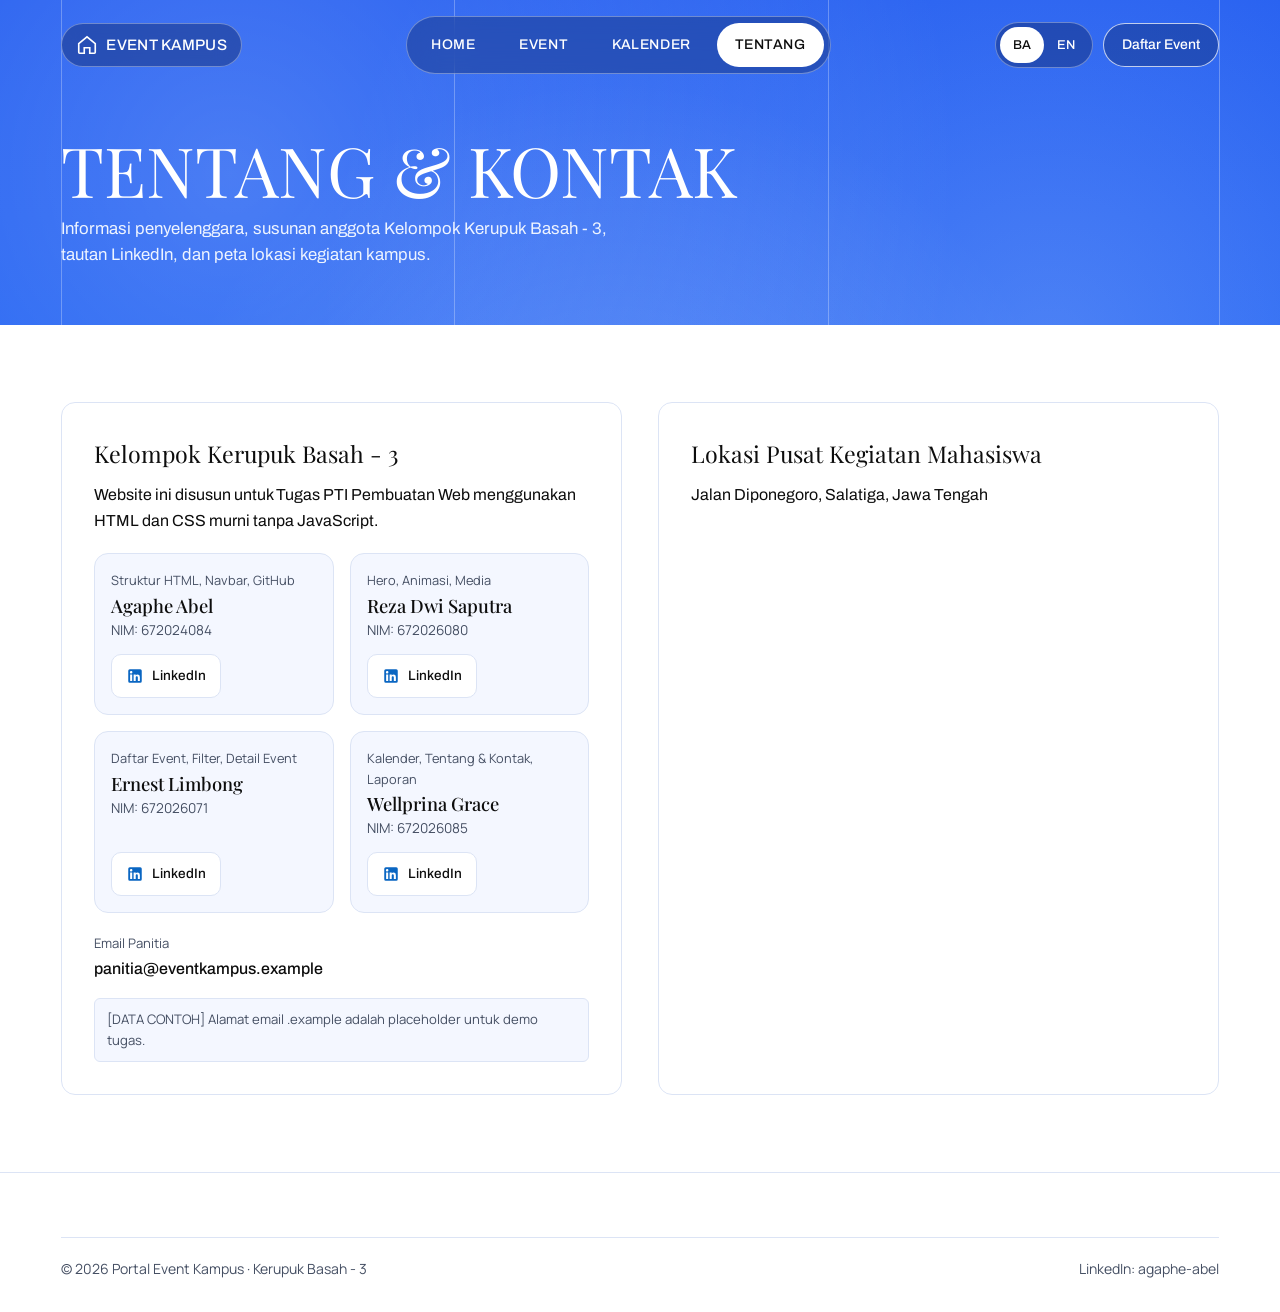
==== commit f1427ae8: "Update tautan LinkedIn seluruh anggota kelompok di about.html" ====
--- a/about.html
+++ b/about.html
@@ -103,12 +103,11 @@
                 <h3 class="member-card__name">Reza Dwi Saputra</h3>
                 <p class="member-card__nim">NIM: 672026080</p>
               </div>
-              <!-- // TODO: isi URL LinkedIn Reza Dwi Saputra -->
-              <a class="linkedin-link" href="https://www.linkedin.com/" target="_blank" rel="noopener" aria-label="Profil LinkedIn Reza Dwi Saputra (Coming soon)">
+              <a class="linkedin-link" href="https://www.linkedin.com/in/reza-dwi-765418450" target="_blank" rel="noopener" aria-label="Buka profil LinkedIn Reza Dwi Saputra">
                 <svg viewBox="0 0 24 24" fill="currentColor" aria-hidden="true">
                   <path d="M19 3a2 2 0 0 1 2 2v14a2 2 0 0 1-2 2H5a2 2 0 0 1-2-2V5a2 2 0 0 1 2-2h14m-.5 15.5v-5.3a3.26 3.26 0 0 0-3.26-3.26c-.85 0-1.84.52-2.28 1.3v-1.11h-2.79v8.37h2.79v-4.93c0-.77.62-1.4 1.39-1.4a1.4 1.4 0 0 1 1.4 1.4v4.93h2.75M6.88 8.56a1.68 1.68 0 0 0 1.68-1.68c0-.93-.75-1.69-1.68-1.69a1.69 1.69 0 0 0-1.69 1.69c0 .93.76 1.68 1.69 1.68m1.39 9.94v-8.37H5.5v8.37h2.77Z"/>
                 </svg>
-                <span>LinkedIn (Segera)</span>
+                <span>LinkedIn</span>
               </a>
             </div>
 
@@ -118,12 +117,11 @@
                 <h3 class="member-card__name">Ernest Limbong</h3>
                 <p class="member-card__nim">NIM: 672026071</p>
               </div>
-              <!-- // TODO: isi URL LinkedIn Ernest Limbong -->
-              <a class="linkedin-link" href="https://www.linkedin.com/" target="_blank" rel="noopener" aria-label="Profil LinkedIn Ernest Limbong (Coming soon)">
+              <a class="linkedin-link" href="https://www.linkedin.com/in/ernest-viktor-syampe-limbong-958030378" target="_blank" rel="noopener" aria-label="Buka profil LinkedIn Ernest Limbong">
                 <svg viewBox="0 0 24 24" fill="currentColor" aria-hidden="true">
                   <path d="M19 3a2 2 0 0 1 2 2v14a2 2 0 0 1-2 2H5a2 2 0 0 1-2-2V5a2 2 0 0 1 2-2h14m-.5 15.5v-5.3a3.26 3.26 0 0 0-3.26-3.26c-.85 0-1.84.52-2.28 1.3v-1.11h-2.79v8.37h2.79v-4.93c0-.77.62-1.4 1.39-1.4a1.4 1.4 0 0 1 1.4 1.4v4.93h2.75M6.88 8.56a1.68 1.68 0 0 0 1.68-1.68c0-.93-.75-1.69-1.68-1.69a1.69 1.69 0 0 0-1.69 1.69c0 .93.76 1.68 1.69 1.68m1.39 9.94v-8.37H5.5v8.37h2.77Z"/>
                 </svg>
-                <span>LinkedIn (Segera)</span>
+                <span>LinkedIn</span>
               </a>
             </div>
 
@@ -133,12 +131,11 @@
                 <h3 class="member-card__name">Wellprina Grace</h3>
                 <p class="member-card__nim">NIM: 672026085</p>
               </div>
-              <!-- // TODO: isi URL LinkedIn Wellprina Grace -->
-              <a class="linkedin-link" href="https://www.linkedin.com/" target="_blank" rel="noopener" aria-label="Profil LinkedIn Wellprina Grace (Coming soon)">
+              <a class="linkedin-link" href="https://www.linkedin.com/in/welprina-grace-modole-undefined-25691444a?utm_source=share_via&amp;utm_content=profile&amp;utm_medium=member_android" target="_blank" rel="noopener" aria-label="Buka profil LinkedIn Wellprina Grace">
                 <svg viewBox="0 0 24 24" fill="currentColor" aria-hidden="true">
                   <path d="M19 3a2 2 0 0 1 2 2v14a2 2 0 0 1-2 2H5a2 2 0 0 1-2-2V5a2 2 0 0 1 2-2h14m-.5 15.5v-5.3a3.26 3.26 0 0 0-3.26-3.26c-.85 0-1.84.52-2.28 1.3v-1.11h-2.79v8.37h2.79v-4.93c0-.77.62-1.4 1.39-1.4a1.4 1.4 0 0 1 1.4 1.4v4.93h2.75M6.88 8.56a1.68 1.68 0 0 0 1.68-1.68c0-.93-.75-1.69-1.68-1.69a1.69 1.69 0 0 0-1.69 1.69c0 .93.76 1.68 1.69 1.68m1.39 9.94v-8.37H5.5v8.37h2.77Z"/>
                 </svg>
-                <span>LinkedIn (Segera)</span>
+                <span>LinkedIn</span>
               </a>
             </div>
           </div>
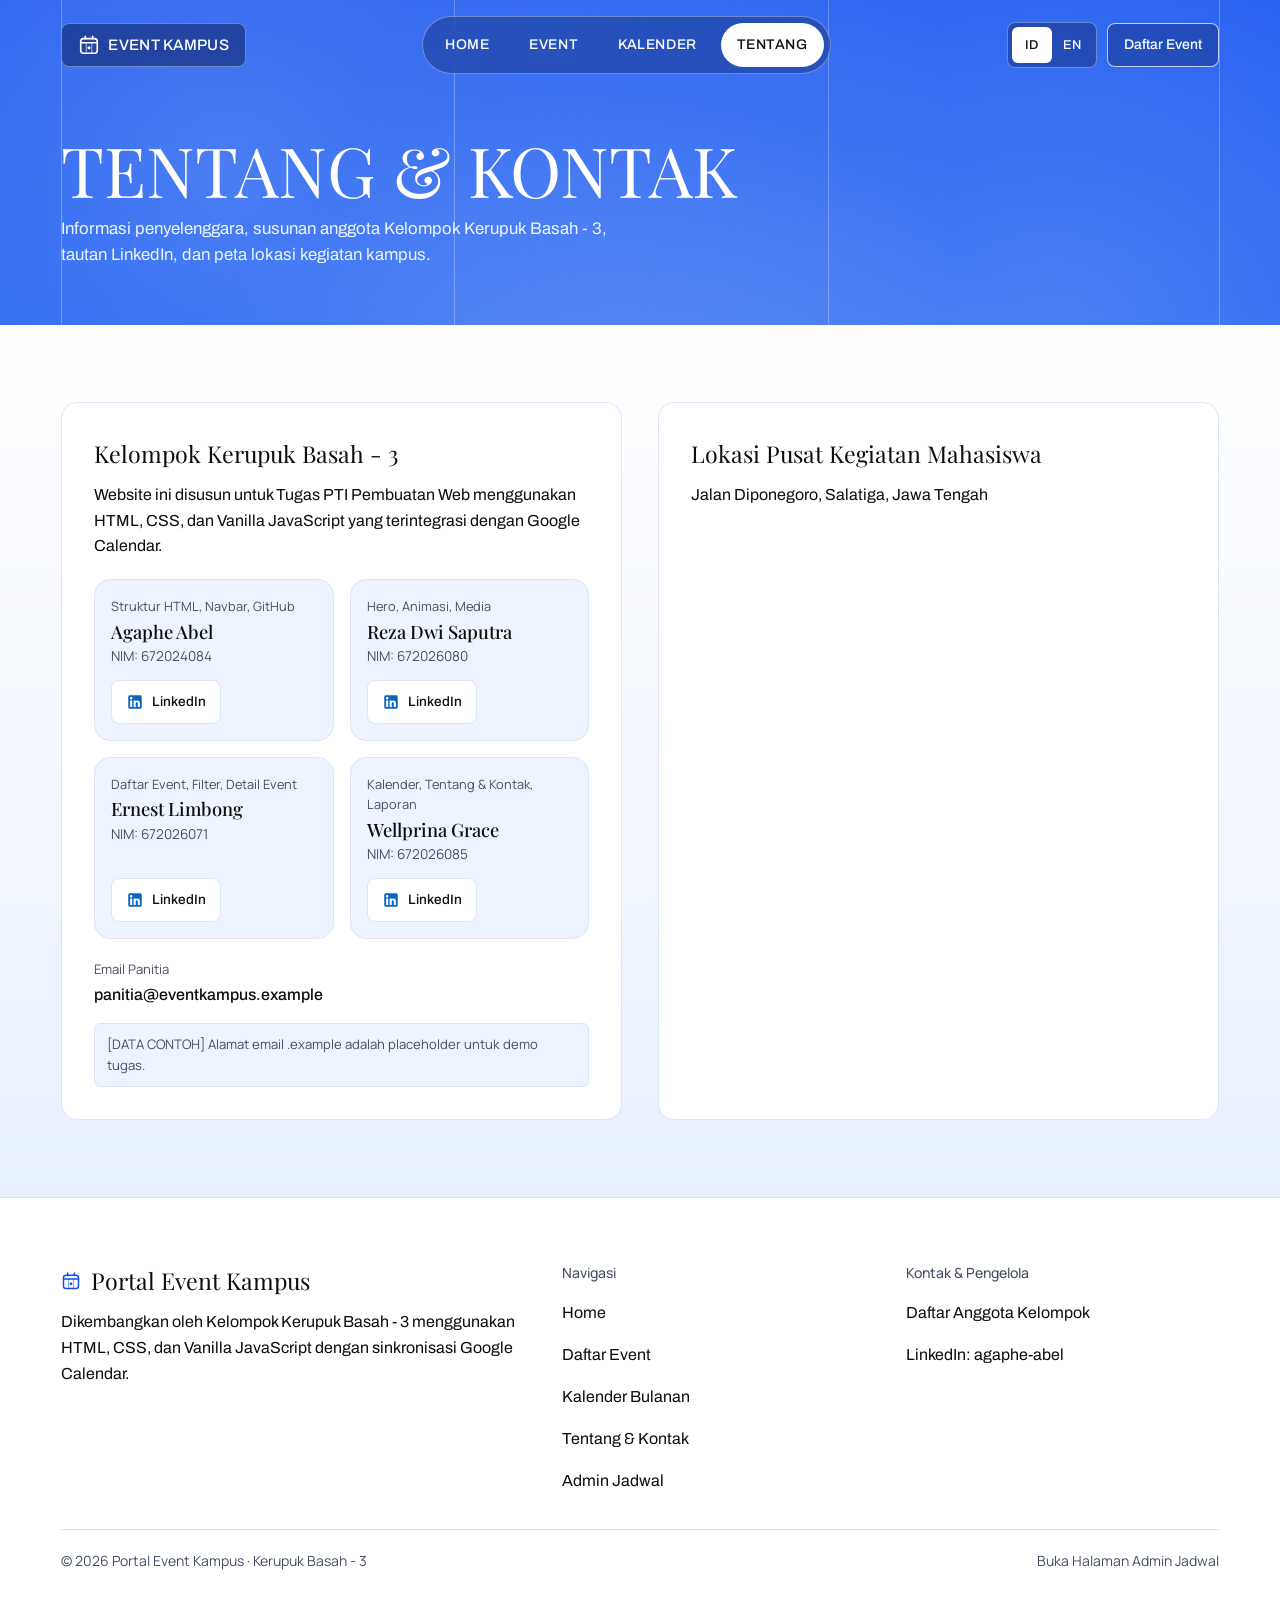
==== commit 204de7ad: "Add Google Calendar scheduling system, timeline view, brand logo, and Vercel env config" ====
--- a/about.html
+++ b/about.html
@@ -3,8 +3,9 @@
 <head>
   <meta charset="UTF-8">
   <meta name="viewport" content="width=device-width, initial-scale=1.0">
-  <title>Tentang &amp; Kontak — Portal Event Kampus</title>
+  <title>Tentang &amp; Kontak | Portal Event Kampus</title>
   <meta name="description" content="Profil pengelola Portal Event Kampus, daftar anggota Kelompok Kerupuk Basah - 3, ID LinkedIn, dan peta lokasi kampus.">
+  <link rel="icon" type="image/svg+xml" href="assets/img/favicon.svg">
   <link rel="preconnect" href="https://fonts.googleapis.com">
   <link rel="preconnect" href="https://fonts.gstatic.com" crossorigin>
   <link href="https://fonts.googleapis.com/css2?family=Archivo:wght@400;500&family=Manrope:wght@400;500&family=Playfair+Display:wght@400;500&display=swap" rel="stylesheet">
@@ -31,7 +32,10 @@
       <div class="nav-shell">
         <a class="brand-mark" href="index.html">
           <svg viewBox="0 0 24 24" fill="none" stroke="currentColor" stroke-width="1.8" aria-hidden="true">
-            <path d="M3 10.5L12 3l9 7.5V20a1 1 0 0 1-1 1h-5v-6H9v6H4a1 1 0 0 1-1-1v-9.5Z"/>
+            <rect x="3" y="5" width="18" height="16" rx="3"/>
+            <path d="M8 2.5v3M16 2.5v3M3 9.5h18" stroke-linecap="round"/>
+            <path d="M9 9.5v11.5M15 9.5v11.5" stroke-width="1.35" opacity="0.5"/>
+            <rect x="10.5" y="13.7" width="3" height="3" rx="0.75" fill="currentColor" stroke="none"/>
           </svg>
           <span>EVENT KAMPUS</span>
         </a>
@@ -39,13 +43,19 @@
         <nav class="nav-desktop" aria-label="Navigasi utama">
           <a class="nav-link" href="index.html">HOME</a>
           <a class="nav-link" href="events.html">EVENT</a>
-          <a class="nav-link" href="calendar.html">KALENDER</a>
-          <a class="nav-link nav-link--active" href="about.html" aria-current="page">TENTANG</a>
+          <a class="nav-link" href="calendar.html">
+            <span class="lang-id">KALENDER</span>
+            <span class="lang-en">CALENDAR</span>
+          </a>
+          <a class="nav-link nav-link--active" href="about.html" aria-current="page">
+            <span class="lang-id">TENTANG</span>
+            <span class="lang-en">ABOUT</span>
+          </a>
         </nav>
 
         <div class="nav-actions">
           <div class="lang-switch" role="group" aria-label="Pilih bahasa">
-            <label for="lang-ba">BA</label>
+            <label for="lang-ba">ID</label>
             <label for="lang-en">EN</label>
           </div>
           <a class="btn-portal" href="events.html">Daftar Event</a>
@@ -79,7 +89,7 @@
       <div class="wrap about-grid">
         <article class="detail-panel" id="anggota">
           <h2 class="footer-title">Kelompok Kerupuk Basah - 3</h2>
-          <p>Website ini disusun untuk Tugas PTI Pembuatan Web menggunakan HTML dan CSS murni tanpa JavaScript.</p>
+          <p>Website ini disusun untuk Tugas PTI Pembuatan Web menggunakan HTML, CSS, dan Vanilla JavaScript yang terintegrasi dengan Google Calendar.</p>
 
           <!-- Masing-masing anggota berada di dalam container div sendiri dengan logo LinkedIn -->
           <div class="member-grid">
@@ -165,11 +175,49 @@
 
   <footer class="site-footer">
     <div class="wrap">
+      <div class="footer-grid">
+        <div>
+          <p class="footer-title footer-brand">
+            <svg viewBox="0 0 24 24" fill="none" stroke="currentColor" stroke-width="1.8" aria-hidden="true">
+              <rect x="3" y="5" width="18" height="16" rx="3"/>
+              <path d="M8 2.5v3M16 2.5v3M3 9.5h18" stroke-linecap="round"/>
+              <path d="M9 9.5v11.5M15 9.5v11.5" stroke-width="1.35" opacity="0.5"/>
+              <rect x="10.5" y="13.7" width="3" height="3" rx="0.75" fill="currentColor" stroke="none"/>
+            </svg>
+            <span>Portal Event Kampus</span>
+          </p>
+          <p>
+            <span class="lang-id">Dikembangkan oleh Kelompok Kerupuk Basah - 3 menggunakan HTML, CSS, dan Vanilla JavaScript dengan sinkronisasi Google Calendar.</span>
+            <span class="lang-en">Built by Kelompok Kerupuk Basah - 3 with HTML, CSS, and Vanilla JavaScript synced with Google Calendar.</span>
+          </p>
+        </div>
+        <div>
+          <p class="footer-heading">Navigasi</p>
+          <ul class="footer-links">
+            <li><a href="index.html">Home</a></li>
+            <li><a href="events.html">Daftar Event</a></li>
+            <li><a href="calendar.html">Kalender Bulanan</a></li>
+            <li><a href="about.html">Tentang &amp; Kontak</a></li>
+            <li><a href="admin.html">Admin Jadwal</a></li>
+          </ul>
+        </div>
+        <div>
+          <p class="footer-heading">Kontak &amp; Pengelola</p>
+          <ul class="footer-links">
+            <li><a href="about.html#anggota">Daftar Anggota Kelompok</a></li>
+            <li><a href="https://www.linkedin.com/in/agaphe-abel?utm_source=share_via&amp;utm_content=profile&amp;utm_medium=member_android" target="_blank" rel="noopener">LinkedIn: agaphe-abel</a></li>
+          </ul>
+        </div>
+      </div>
       <div class="footer-bottom">
         <span>&copy; 2026 Portal Event Kampus &middot; Kerupuk Basah - 3</span>
-        <span>LinkedIn: <a href="https://www.linkedin.com/in/agaphe-abel?utm_source=share_via&amp;utm_content=profile&amp;utm_medium=member_android" target="_blank" rel="noopener">agaphe-abel</a></span>
+        <span><a href="admin.html">Buka Halaman Admin Jadwal</a></span>
       </div>
     </div>
   </footer>
+
+  <script defer src="js/config.js"></script>
+  <script defer src="js/calendar-service.js"></script>
+  <script defer src="js/ui-common.js"></script>
 </body>
 </html>
--- a/css/base.css
+++ b/css/base.css
@@ -1,11 +1,12 @@
-/* ==========================================================================
-   BASE.CSS — Reset, variabel warna, tipografi, aksesibilitas, dan pengalih bahasa
+/* Base styles: reset, palet, tipografi, aksesibilitas, dan pengalih bahasa CSS.
    Design Read: Portal event kampus untuk mahasiswa & panitia UKM, gaya editorial biru-putih, dial ENERGY 2 / RHYTHM 2 / MOTION 2.
    R-01: Gradien langit biru ke putih memisahkan zona hero di atas dari zona kartu konten solid di bawah.
-   R-06: Playfair Display memberi karakter editorial akademik pada judul; Archivo menjaga keterbacaan isi; Manrope untuk label/meta ringkas.
-   ========================================================================== */
+   R-06: Playfair Display memberi karakter editorial akademik pada judul; Archivo menjaga keterbacaan isi; Manrope untuk label/meta ringkas. */
 
 :root {
+  /* Pastikan kontrol form bawaan browser mengikuti tema terang secara eksplisit. */
+  color-scheme: light;
+
   /* Palet utama sesuai arah desain PRD (gradien langit biru ke putih bersih) */
   --sky-gradient: linear-gradient(
     180deg,
@@ -24,14 +25,28 @@
   --blue-primary: #1150ef;
   --blue-deep: #0b39b8;
   --blue-soft: #e9f0ff;
+  --accent-ui: #1150ef;
   --surface-white: #ffffff;
   --surface-card: #ffffff;
-  --surface-muted: #f4f7ff;
+  --surface-muted: #eef4ff;
+  --section-grad-surface: linear-gradient(180deg, #ffffff 0%, #f3f7ff 55%, #e7f0ff 100%);
+  --section-grad-muted:
+    radial-gradient(circle at 16% 24%, rgba(17, 80, 239, 0.08) 0%, rgba(17, 80, 239, 0) 50%),
+    radial-gradient(circle at 84% 76%, rgba(60, 122, 246, 0.1) 0%, rgba(60, 122, 246, 0) 54%),
+    linear-gradient(180deg, #e7f0ff 0%, #dde9ff 50%, #f3f7ff 100%);
+  --section-grad-cta:
+    radial-gradient(circle at 78% 50%, rgba(17, 80, 239, 0.12) 0%, rgba(17, 80, 239, 0) 58%),
+    linear-gradient(135deg, #e2ecff 0%, #f4f8ff 100%);
+  --glass-panel-bg: rgba(255, 255, 255, 0.76);
+  --glass-panel-border: rgba(17, 80, 239, 0.22);
   --ink-light: #ffffff;
   --ink-dark: #0d0d0d;
   --ink-muted: #454f63;
   --border-light: rgba(255, 255, 255, 0.34);
   --border-dark: #dce4f5;
+  --input-border: #7b89a4;
+  --icon-calendar: url("data:image/svg+xml,%3Csvg xmlns='http://www.w3.org/2000/svg' viewBox='0 0 24 24' fill='none' stroke='%230d0d0d' stroke-width='2' stroke-linecap='round' stroke-linejoin='round'%3E%3Crect x='3' y='4' width='18' height='18' rx='2'/%3E%3Cpath d='M16 2v4M8 2v4M3 10h18'/%3E%3C/svg%3E");
+  --icon-clock: url("data:image/svg+xml,%3Csvg xmlns='http://www.w3.org/2000/svg' viewBox='0 0 24 24' fill='none' stroke='%230d0d0d' stroke-width='2' stroke-linecap='round' stroke-linejoin='round'%3E%3Ccircle cx='12' cy='12' r='9'/%3E%3Cpath d='M12 7v5l3 2'/%3E%3C/svg%3E");
   --grid-line: rgba(255, 255, 255, 0.28);
 
   /* Status warna dengan kontras tinggi */
@@ -42,15 +57,31 @@
   --status-closed-bg: #f1f3f7;
   --status-closed-ink: #475063;
 
+  /* Warna kategori kalender (lolos WCAG AA untuk teks dan batas kartu) */
+  --cat-seminar-bg: #e8f0fe;
+  --cat-seminar-accent: #1150ef;
+  --cat-lomba-bg: #e6f4ea;
+  --cat-lomba-accent: #0e602e;
+  --cat-workshop-bg: #e4f3f5;
+  --cat-workshop-accent: #0b6477;
+  --cat-seni-bg: #fef3e0;
+  --cat-seni-accent: #9e5b00;
+  --cat-ukm-bg: #eef0fb;
+  --cat-ukm-accent: #43499e;
+  --cat-umum-bg: #eef1f6;
+  --cat-umum-accent: #454f63;
+  --now-line: #d92d20;
+  --drag-ghost-bg: rgba(17, 80, 239, 0.16);
+
   /* Tipografi */
   --font-display: 'Playfair Display', Georgia, serif;
   --font-sans: 'Archivo', system-ui, -apple-system, sans-serif;
   --font-caption: 'Manrope', system-ui, -apple-system, sans-serif;
 
-  /* Skala radius terstruktur */
+  /* Skala radius terstruktur (nested radius) */
   --radius-pill: 999px;
-  --radius-card: 14px;
-  --radius-btn: 10px;
+  --radius-card: 16px;
+  --radius-btn: 8px;
   --radius-badge: 6px;
 
   /* Tata letak */
@@ -62,6 +93,8 @@
 /* Mode gelap otomatis mengikuti preferensi sistem operasi */
 @media (prefers-color-scheme: dark) {
   :root {
+    /* Memberitahu browser untuk merender ikon picker tanggal/jam dan popup select dalam mode gelap. */
+    color-scheme: dark;
     --sky-gradient: linear-gradient(
       180deg,
       #0a277a 0%,
@@ -72,18 +105,49 @@
       #0b101b 100%
     );
     --surface-white: #0b101b;
-    --surface-card: #131b2e;
-    --surface-muted: #182238;
+    --surface-card: #121c33;
+    --surface-muted: #162340;
+    --section-grad-surface:
+      radial-gradient(circle at 82% 18%, rgba(60, 122, 246, 0.14) 0%, rgba(60, 122, 246, 0) 48%),
+      linear-gradient(180deg, #0b101b 0%, #0f1b38 52%, #0b1328 100%);
+    --section-grad-muted:
+      radial-gradient(circle at 16% 24%, rgba(60, 122, 246, 0.2) 0%, rgba(60, 122, 246, 0) 52%),
+      radial-gradient(circle at 86% 78%, rgba(17, 80, 239, 0.22) 0%, rgba(17, 80, 239, 0) 56%),
+      linear-gradient(180deg, #0d1936 0%, #12244f 50%, #0b1328 100%);
+    --section-grad-cta:
+      radial-gradient(circle at 78% 50%, rgba(60, 122, 246, 0.25) 0%, rgba(60, 122, 246, 0) 60%),
+      linear-gradient(135deg, #0f2252 0%, #0a142d 100%);
+    --glass-panel-bg: rgba(18, 31, 66, 0.62);
+    --glass-panel-border: rgba(134, 172, 251, 0.28);
     --ink-dark: #f4f6fb;
-    --ink-muted: #b6c2d9;
-    --border-dark: #26334d;
+    --ink-muted: #b8c5de;
+    --border-dark: #253554;
+    --input-border: #526fa8;
+    --icon-calendar: url("data:image/svg+xml,%3Csvg xmlns='http://www.w3.org/2000/svg' viewBox='0 0 24 24' fill='none' stroke='%23f4f6fb' stroke-width='2' stroke-linecap='round' stroke-linejoin='round'%3E%3Crect x='3' y='4' width='18' height='18' rx='2'/%3E%3Cpath d='M16 2v4M8 2v4M3 10h18'/%3E%3C/svg%3E");
+    --icon-clock: url("data:image/svg+xml,%3Csvg xmlns='http://www.w3.org/2000/svg' viewBox='0 0 24 24' fill='none' stroke='%23f4f6fb' stroke-width='2' stroke-linecap='round' stroke-linejoin='round'%3E%3Ccircle cx='12' cy='12' r='9'/%3E%3Cpath d='M12 7v5l3 2'/%3E%3C/svg%3E");
     --blue-soft: #1b2a4a;
+    --accent-ui: #6ea3ff;
     --status-open-bg: #113822;
     --status-open-ink: #8ce9ad;
     --status-soon-bg: #3b2808;
     --status-soon-ink: #ffd080;
     --status-closed-bg: #1e2638;
     --status-closed-ink: #b6c2d9;
+
+    --cat-seminar-bg: #1a2f5c;
+    --cat-seminar-accent: #6ea3ff;
+    --cat-lomba-bg: #133624;
+    --cat-lomba-accent: #5cd68d;
+    --cat-workshop-bg: #13333d;
+    --cat-workshop-accent: #5bc7d9;
+    --cat-seni-bg: #3b2910;
+    --cat-seni-accent: #f5b651;
+    --cat-ukm-bg: #242852;
+    --cat-ukm-accent: #9ea6ff;
+    --cat-umum-bg: #212938;
+    --cat-umum-accent: #9fb0cc;
+    --now-line: #ff8a80;
+    --drag-ghost-bg: rgba(110, 163, 255, 0.24);
   }
 }
 
@@ -152,6 +216,11 @@
   text-decoration: none;
 }
 
+/* Pastikan atribut hidden tetap menyembunyikan elemen flex/grid seperti .btn */
+[hidden] {
+  display: none !important;
+}
+
 /* Kursor penunjuk untuk semua elemen interaktif */
 a[href],
 button,
@@ -161,6 +230,15 @@
 input[type='radio'],
 input[type='checkbox'] {
   cursor: pointer;
+}
+
+button:disabled,
+input:disabled,
+select:disabled,
+textarea:disabled,
+[aria-disabled='true'] {
+  cursor: not-allowed;
+  opacity: 0.65;
 }
 
 /* Fokus keyboard yang jelas dan tidak tersembunyi */
@@ -200,7 +278,7 @@
   border: 0;
 }
 
-/* Pengalih bahasa BA / EN murni CSS */
+/* Pengalih bahasa ID / EN murni CSS */
 .lang-en {
   display: none;
 }
--- a/css/layout.css
+++ b/css/layout.css
@@ -1,8 +1,6 @@
-/* ==========================================================================
-   LAYOUT.CSS — Garis grid vertikal, navbar pill, hamburger, hero, dan footer
+/* Layout: garis grid vertikal, navbar pill, hamburger, hero, dan footer.
    R-07: Empat garis grid vertikal (4.8%, 35.45%, 64.7%, 95.2%) menjadi penanda struktur kolom dari hero hingga footer.
-   R-10: Efek blur (backdrop-filter) dibatasi hanya pada 2 elemen navigasi (.brand-mark dan .nav-desktop) sebagai aksen di atas langit biru.
-   ========================================================================== */
+   R-10: Efek blur (backdrop-filter) dibatasi pada 2 elemen utama (.nav-desktop di hero dan .flow-glass-panel di alur pendaftaran). */
 
 /* Empat garis grid vertikal 1px di latar belakang (4.8%, 35.45%, 64.7%, 95.2%) */
 .grid-lines {
@@ -35,10 +33,9 @@
   z-index: 2;
 }
 
-/* Header & Navbar Pill */
+/* Header & Navbar Pill (mengalir alami di atas halaman agar tidak menutupi konten saat digulir) */
 .site-header {
-  position: sticky;
-  top: 0;
+  position: relative;
   z-index: 100;
   padding-block: 16px;
 }
@@ -54,12 +51,10 @@
   display: inline-flex;
   align-items: center;
   gap: 8px;
-  padding: 8px 14px;
+  padding: 8px 16px;
   min-height: 44px;
-  border-radius: var(--radius-pill);
-  background: rgba(13, 35, 98, 0.42);
-  backdrop-filter: blur(12px);
-  -webkit-backdrop-filter: blur(12px);
+  border-radius: var(--radius-btn);
+  background: rgba(13, 35, 98, 0.56);
   border: 1px solid var(--border-light);
   color: var(--ink-light);
   font-weight: 500;
@@ -67,6 +62,12 @@
   letter-spacing: 0.02em;
   white-space: nowrap;
   flex-shrink: 0;
+  transition: background-color 0.2s ease, color 0.2s ease, transform 0.15s ease;
+}
+
+.brand-mark:hover {
+  background-color: rgba(255, 255, 255, 0.18);
+  transition: background-color 0.2s ease, color 0.2s ease, transform 0.15s ease;
 }
 
 .brand-mark svg {
@@ -91,9 +92,9 @@
 .nav-link {
   display: inline-flex;
   align-items: center;
-  gap: 6px;
+  gap: 8px;
   min-height: 44px;
-  padding: 10px 18px;
+  padding: 8px 16px;
   border-radius: var(--radius-pill);
   color: var(--ink-light);
   font-size: 0.875rem;
@@ -121,24 +122,29 @@
   gap: 10px;
 }
 
-/* Pengalih bahasa BA / EN berbentuk pill */
+/* Pengalih bahasa ID / EN dengan radius kontrol */
 .lang-switch {
   display: inline-flex;
   align-items: center;
   padding: 4px;
-  border-radius: var(--radius-pill);
+  border-radius: var(--radius-btn);
   background: rgba(13, 35, 98, 0.42);
   border: 1px solid var(--border-light);
 }
 
+.lang-switch span :hover   {
+  background-color: rgba(255, 255, 255, 0.18);
+  transition: background-color 0.2s ease, color 0.2s ease;
+}
+
 .lang-switch label {
   display: inline-flex;
   align-items: center;
   justify-content: center;
-  min-width: 44px;
+  min-width: 40px;
   min-height: 36px;
-  padding: 0 10px;
-  border-radius: var(--radius-pill);
+  padding: 0 8px;
+  border-radius: 6px;
   font-size: 0.8rem;
   font-weight: 500;
   color: var(--ink-light);
@@ -156,14 +162,14 @@
   align-items: center;
   justify-content: center;
   min-height: 44px;
-  padding: 10px 18px;
-  border-radius: var(--radius-pill);
+  padding: 8px 16px;
+  border-radius: var(--radius-btn);
   border: 1px solid rgba(255, 255, 255, 0.72);
   background: rgba(13, 35, 98, 0.38);
   color: var(--ink-light);
   font-size: 0.875rem;
   font-weight: 500;
-  transition: background-color 0.2s ease, transform 0.15s ease;
+  transition: background-color 0.2s ease, color 0.2s ease, transform 0.15s ease;
 }
 
 .btn-portal:hover {
@@ -292,20 +298,24 @@
   font-size: 1.05rem;
 }
 
-/* Bagian konten di area terang (teks wajib gelap #0d0d0d, latar solid) */
+/* Bagian konten di bawah hero memakai gradien atmosferik terstruktur */
 .content-section {
   padding-block: clamp(48px, 6vw, 84px);
   color: var(--ink-dark);
 }
 
 .content-surface {
+  background-image: var(--section-grad-surface);
   background-color: var(--surface-white);
   color: var(--ink-dark);
 }
 
 .content-muted {
+  background-image: var(--section-grad-muted);
   background-color: var(--surface-muted);
   color: var(--ink-dark);
+  border-top: 1px solid var(--border-dark);
+  border-bottom: 1px solid var(--border-dark);
 }
 
 .section-head {
@@ -330,15 +340,45 @@
   max-width: 48ch;
 }
 
-/* Grid kartu event */
+/* Grid kartu event dengan lebar kolom sama agar tepi bawah foto sejajar */
 .event-grid {
   display: grid;
   grid-template-columns: repeat(3, minmax(0, 1fr));
-  gap: clamp(18px, 2.5vw, 28px);
+  gap: clamp(16px, 2.5vw, 28px);
+}
+
+/* Tata letak split kiri-kanan untuk Kategori Event agar berbeda dari grid kartu */
+.category-split {
+  display: grid;
+  grid-template-columns: 0.82fr 1.18fr;
+  gap: clamp(24px, 4.5vw, 64px);
+  align-items: start;
+}
+
+.category-intro h2 {
+  font-family: var(--font-display);
+  font-weight: 400;
+  font-size: clamp(1.9rem, 3.4vw, 3rem);
+  line-height: 1.05;
+  color: var(--ink-dark);
+  margin-bottom: 12px;
+}
+
+.category-intro p {
+  color: var(--ink-muted);
+  max-width: 38ch;
+}
+
+/* Galeri dokumentasi 3 kolom sejajar */
+.gallery-grid {
+  display: grid;
+  grid-template-columns: repeat(3, minmax(0, 1fr));
+  gap: clamp(16px, 2.5vw, 28px);
 }
 
 /* Bagian ajakan (CTA) di bawah */
 .cta-band {
+  background-image: var(--section-grad-cta);
   background-color: var(--surface-muted);
   border-top: 1px solid var(--border-dark);
   border-bottom: 1px solid var(--border-dark);
@@ -374,6 +414,25 @@
   font-size: 1.45rem;
   font-weight: 400;
   margin-bottom: 10px;
+}
+
+.footer-brand {
+  display: inline-flex;
+  align-items: center;
+  gap: 10px;
+}
+
+.footer-brand svg {
+  width: 20px;
+  height: 20px;
+  flex-shrink: 0;
+  color: var(--blue-primary);
+}
+
+@media (prefers-color-scheme: dark) {
+  .footer-brand svg {
+    color: #86acfb;
+  }
 }
 
 .footer-heading {
@@ -452,6 +511,11 @@
   .event-grid:not(.featured-snap) {
     grid-template-columns: repeat(2, minmax(0, 1fr));
   }
+
+  .category-split,
+  .gallery-grid {
+    grid-template-columns: 1fr;
+  }
 }
 
 @media (max-width: 580px) {
--- a/css/components.css
+++ b/css/components.css
@@ -1,6 +1,4 @@
-/* ==========================================================================
-   COMPONENTS.CSS — Kartu event (rasio 0.79), lencana, tombol, filter :has(), kalender
-   ========================================================================== */
+/* Components: kartu event (rasio 0.79), lencana, tombol, filter :has(), kalender, dan formulir. */
 
 /* Tombol utama & sekunder (minimal tap target 44px) */
 .btn {
@@ -95,8 +93,8 @@
 .event-card__body {
   display: flex;
   flex-direction: column;
-  gap: 10px;
-  padding: 18px;
+  gap: 12px;
+  padding: 20px;
   flex: 1;
 }
 
@@ -149,12 +147,14 @@
   font-size: 1.3rem;
   font-weight: 500;
   line-height: 1.25;
+  min-height: 2.5em;
   color: var(--ink-dark);
 }
 
 .event-card__info {
   font-family: var(--font-caption);
   font-size: 0.9rem;
+  font-variant-numeric: tabular-nums;
   color: var(--ink-muted);
   display: flex;
   flex-direction: column;
@@ -199,7 +199,8 @@
   border-color: var(--blue-primary);
 }
 
-/* Status aktif chip filter */
+/* Status aktif chip filter (baik CSS :has maupun tombol JS) */
+.filter-chip.is-active,
 .events-scope:has(#cat-all:checked) label[for='cat-all'],
 .events-scope:has(#cat-seminar:checked) label[for='cat-seminar'],
 .events-scope:has(#cat-lomba:checked) label[for='cat-lomba'],
@@ -323,11 +324,56 @@
   min-height: 44px;
   padding: 10px 12px;
   border-radius: var(--radius-btn);
-  border: 1px solid var(--border-dark);
+  border: 1px solid var(--input-border);
   background-color: var(--surface-white);
   color: var(--ink-dark);
   font-family: var(--font-sans);
   font-size: 0.95rem;
+}
+
+.form-field input::placeholder,
+.form-field textarea::placeholder {
+  color: var(--ink-muted);
+  opacity: 1;
+}
+
+.form-field input:hover,
+.form-field select:hover,
+.form-field textarea:hover {
+  border-color: var(--blue-primary);
+}
+
+.form-field input[type='date'],
+.form-field input[type='time'] {
+  background-repeat: no-repeat;
+  background-position: right 14px center;
+  background-size: 18px 18px;
+}
+
+.form-field input[type='date'] {
+  background-image: var(--icon-calendar);
+}
+
+.form-field input[type='time'] {
+  background-image: var(--icon-clock);
+}
+
+/* Sembunyikan gambar indikator bawaan Chromium tanpa mematikan klik picker di atas ikon SVG kita. */
+.form-field input[type='date']::-webkit-calendar-picker-indicator,
+.form-field input[type='time']::-webkit-calendar-picker-indicator {
+  box-sizing: content-box;
+  width: 24px;
+  height: 24px;
+  opacity: 0;
+  cursor: pointer;
+}
+
+/* Firefox sudah merender ikon picker mengikuti color-scheme: dark secara native. */
+@supports (-moz-appearance: none) {
+  .form-field input[type='date'],
+  .form-field input[type='time'] {
+    background-image: none;
+  }
 }
 
 .form-field input:focus-visible,
@@ -426,6 +472,216 @@
   .member-grid {
     grid-template-columns: 1fr;
   }
+}
+
+/* Daftar baris interaktif Kategori Event dengan indikator panah saat hover */
+.category-list {
+  display: flex;
+  flex-direction: column;
+  border-radius: var(--radius-card);
+  background-color: var(--surface-card);
+  border: 1px solid var(--border-dark);
+  overflow: hidden;
+}
+
+.category-row {
+  display: grid;
+  grid-template-columns: 36px 1fr auto;
+  align-items: center;
+  gap: 16px;
+  min-height: 68px;
+  padding: 16px 24px;
+  border-bottom: 1px solid var(--border-dark);
+  transition: background-color 0.2s ease;
+}
+
+.category-row:last-child {
+  border-bottom: 0;
+}
+
+.category-row:hover {
+  background-color: var(--blue-soft);
+}
+
+.category-row__idx {
+  font-family: var(--font-caption);
+  font-size: 0.85rem;
+  font-weight: 500;
+  font-variant-numeric: tabular-nums;
+  color: var(--blue-primary);
+}
+
+@media (prefers-color-scheme: dark) {
+  .category-row__idx {
+    color: #9dc0ff;
+  }
+}
+
+.category-row__main {
+  display: flex;
+  flex-wrap: wrap;
+  align-items: baseline;
+  gap: 8px 16px;
+}
+
+.category-row__title {
+  font-family: var(--font-display);
+  font-size: 1.25rem;
+  font-weight: 500;
+  color: var(--ink-dark);
+}
+
+.category-row__desc {
+  font-family: var(--font-caption);
+  font-size: 0.875rem;
+  color: var(--ink-muted);
+}
+
+.category-row__arrow {
+  display: inline-flex;
+  align-items: center;
+  justify-content: center;
+  width: 36px;
+  height: 36px;
+  border-radius: var(--radius-btn);
+  border: 1px solid var(--border-dark);
+  color: var(--ink-dark);
+  transition: transform 0.2s ease, background-color 0.2s ease, color 0.2s ease, border-color 0.2s ease;
+}
+
+.category-row:hover .category-row__arrow {
+  transform: translateX(4px);
+  background-color: var(--blue-primary);
+  border-color: var(--blue-primary);
+  color: #ffffff;
+}
+
+.category-row__arrow svg {
+  width: 18px;
+  height: 18px;
+}
+
+/* Panel glassmorphism untuk Alur Pendaftaran dengan konektor panah */
+.flow-glass-panel {
+  padding: clamp(24px, 3.5vw, 36px);
+  border-radius: var(--radius-card);
+  background: var(--glass-panel-bg);
+  border: 1px solid var(--glass-panel-border);
+  backdrop-filter: blur(14px);
+  -webkit-backdrop-filter: blur(14px);
+}
+
+.flow-timeline {
+  display: grid;
+  grid-template-columns: 1fr auto 1fr auto 1fr auto 1fr;
+  align-items: center;
+  gap: 12px;
+}
+
+.flow-step {
+  display: flex;
+  flex-direction: column;
+  gap: 8px;
+  padding: 16px;
+  border-radius: var(--radius-btn);
+  background-color: var(--surface-card);
+  border: 1px solid var(--border-dark);
+  height: 100%;
+}
+
+.flow-step__head {
+  display: flex;
+  align-items: center;
+  justify-content: space-between;
+  gap: 8px;
+}
+
+.flow-step__num {
+  display: inline-flex;
+  align-items: center;
+  justify-content: center;
+  min-width: 32px;
+  height: 28px;
+  padding: 0 8px;
+  border-radius: var(--radius-badge);
+  background-color: var(--blue-soft);
+  font-family: var(--font-caption);
+  font-size: 0.8rem;
+  font-weight: 500;
+  font-variant-numeric: tabular-nums;
+  color: var(--blue-primary);
+}
+
+@media (prefers-color-scheme: dark) {
+  .flow-step__num {
+    color: #b9cffd;
+  }
+}
+
+.flow-step__title {
+  font-family: var(--font-display);
+  font-size: 1.15rem;
+  font-weight: 500;
+  color: var(--ink-dark);
+}
+
+.flow-step__desc {
+  font-family: var(--font-caption);
+  font-size: 0.875rem;
+  color: var(--ink-muted);
+}
+
+.flow-connector {
+  display: flex;
+  align-items: center;
+  justify-content: center;
+  color: var(--blue-primary);
+  padding-inline: 4px;
+}
+
+@media (prefers-color-scheme: dark) {
+  .flow-connector {
+    color: #86acfb;
+  }
+}
+
+.flow-connector svg {
+  width: 36px;
+  height: 20px;
+}
+
+@media (max-width: 920px) {
+  .flow-timeline {
+    grid-template-columns: 1fr;
+  }
+
+  .flow-connector {
+    padding-block: 4px;
+  }
+
+  .flow-connector svg {
+    transform: rotate(90deg);
+  }
+}
+
+/* Bingkai galeri dokumentasi sejajar tanpa caption teks */
+.gallery-frame {
+  border-radius: var(--radius-card);
+  overflow: hidden;
+  border: 1px solid var(--border-dark);
+  background-color: var(--blue-soft);
+  aspect-ratio: 4 / 3;
+}
+
+.gallery-frame img {
+  width: 100%;
+  height: 100%;
+  object-fit: cover;
+  transition: transform 0.35s ease;
+}
+
+.gallery-frame:hover img {
+  transform: scale(1.03);
 }
 
 .info-dl {
@@ -527,3 +783,1550 @@
     grid-template-columns: 1fr;
   }
 }
+
+/* Tombol ukuran ringkas dengan target sentuh tetap minimal 44px */
+.btn-compact {
+  min-height: 44px;
+  padding: 8px 14px;
+  font-size: 0.86rem;
+}
+
+.inline-link {
+  color: var(--blue-deep);
+  text-decoration: underline;
+  font-weight: 500;
+}
+
+/* Toolbar pencarian & filter status di Daftar Event */
+.events-toolbar {
+  display: grid;
+  grid-template-columns: 1.4fr 0.6fr auto;
+  gap: 14px;
+  align-items: end;
+  margin-bottom: 18px;
+}
+
+.events-count {
+  font-family: var(--font-caption);
+  font-size: 0.88rem;
+  color: var(--ink-muted);
+  padding-bottom: 10px;
+  white-space: nowrap;
+}
+
+/* Banner status sumber data (Google Calendar Live vs Mode Lokal) */
+.mode-banner {
+  display: flex;
+  align-items: center;
+  justify-content: space-between;
+  flex-wrap: wrap;
+  gap: 12px;
+  padding: 12px 16px;
+  margin-bottom: 22px;
+  border-radius: var(--radius-btn);
+  border: 1px solid var(--border-dark);
+  background-color: var(--surface-card);
+  color: var(--ink-dark);
+  font-family: var(--font-caption);
+  font-size: 0.88rem;
+}
+
+.mode-banner--live {
+  background-color: var(--status-open-bg);
+  color: var(--status-open-ink);
+  border-color: transparent;
+}
+
+.mode-banner--warn {
+  background-color: var(--status-soon-bg);
+  color: var(--status-soon-ink);
+  border-color: transparent;
+}
+
+.mode-banner__actions {
+  display: flex;
+  flex-wrap: wrap;
+  gap: 8px;
+}
+
+/* Status UI wajib: Loading, Empty, dan Error */
+.ui-state {
+  padding: 28px 24px;
+  border-radius: var(--radius-card);
+  border: 1px solid var(--border-dark);
+  background-color: var(--surface-card);
+  color: var(--ink-dark);
+  text-align: center;
+  display: flex;
+  flex-direction: column;
+  align-items: center;
+  gap: 10px;
+}
+
+.ui-state__title {
+  font-family: var(--font-display);
+  font-size: 1.25rem;
+  font-weight: 500;
+}
+
+.ui-state__desc {
+  font-size: 0.94rem;
+  color: var(--ink-muted);
+  max-width: 52ch;
+}
+
+.ui-state--error {
+  border-color: #b42318;
+}
+
+/* Kontrol Kalender Bulanan & Panel Agenda Terpilih */
+.calendar-toolbar {
+  display: flex;
+  align-items: center;
+  justify-content: space-between;
+  flex-wrap: wrap;
+  gap: 14px;
+  margin-bottom: 20px;
+}
+
+.calendar-nav-group,
+.calendar-action-group {
+  display: flex;
+  align-items: center;
+  flex-wrap: wrap;
+  gap: 8px;
+}
+
+.view-toggle {
+  display: inline-flex;
+  padding: 4px;
+  border-radius: var(--radius-btn);
+  background-color: var(--surface-muted);
+  border: 1px solid var(--border-dark);
+  gap: 4px;
+}
+
+.view-toggle .btn-compact {
+  border-color: transparent;
+  background-color: transparent;
+  color: var(--ink-dark);
+}
+
+.view-toggle .btn-compact.is-active {
+  background-color: var(--blue-primary);
+  color: #ffffff;
+}
+
+.cal-outside {
+  background-color: var(--surface-muted);
+}
+
+.cal-day-btn {
+  display: block;
+  width: 100%;
+  min-height: 44px;
+  padding: 4px 0;
+  border: 0;
+  background: transparent;
+  color: inherit;
+  font: inherit;
+  text-align: left;
+}
+
+.cal-today .cal-day {
+  display: inline-block;
+  padding: 2px 8px;
+  border-radius: var(--radius-badge);
+  background-color: var(--blue-primary);
+  color: #ffffff;
+}
+
+.cal-selected {
+  outline: 2px solid var(--blue-primary);
+  outline-offset: -2px;
+}
+
+.cal-cell-events {
+  display: flex;
+  flex-direction: column;
+  gap: 4px;
+}
+
+.cal-event-btn {
+  border: 0;
+  width: 100%;
+  text-align: left;
+  font: inherit;
+  font-size: 0.78rem;
+  min-height: 44px;
+  padding: 8px 10px;
+}
+
+.agenda-panel {
+  margin-top: 24px;
+  padding: clamp(18px, 3vw, 26px);
+  border-radius: var(--radius-card);
+  border: 1px solid var(--border-dark);
+  background-color: var(--surface-card);
+}
+
+.agenda-panel__head {
+  display: flex;
+  align-items: center;
+  justify-content: space-between;
+  flex-wrap: wrap;
+  gap: 8px;
+  margin-bottom: 16px;
+}
+
+.agenda-panel__head h3,
+.agenda-panel__empty h3 {
+  font-family: var(--font-display);
+  font-size: 1.3rem;
+  font-weight: 500;
+}
+
+.agenda-panel__empty {
+  display: flex;
+  flex-direction: column;
+  align-items: flex-start;
+  gap: 10px;
+}
+
+.agenda-panel__empty p {
+  color: var(--ink-muted);
+}
+
+.agenda-items,
+.agenda-list-view {
+  display: flex;
+  flex-direction: column;
+  gap: 12px;
+}
+
+.agenda-item,
+.agenda-list-row {
+  padding: 16px;
+  border-radius: var(--radius-btn);
+  border: 1px solid var(--border-dark);
+  background-color: var(--surface-muted);
+  display: flex;
+  flex-direction: column;
+  gap: 8px;
+}
+
+.agenda-list-row {
+  flex-direction: row;
+  align-items: center;
+  justify-content: space-between;
+  flex-wrap: wrap;
+  gap: 14px;
+}
+
+.agenda-item__head {
+  display: flex;
+  align-items: center;
+  flex-wrap: wrap;
+  gap: 8px;
+}
+
+.agenda-item__time,
+.agenda-item__meta {
+  font-family: var(--font-caption);
+  font-size: 0.86rem;
+  color: var(--ink-muted);
+}
+
+.agenda-item__title {
+  font-family: var(--font-display);
+  font-size: 1.15rem;
+  font-weight: 500;
+  color: var(--ink-dark);
+}
+
+.agenda-item__actions {
+  display: flex;
+  flex-wrap: wrap;
+  gap: 8px;
+  margin-top: 4px;
+}
+
+.detail-divider {
+  margin: 22px 0;
+  border: 0;
+  border-top: 1px solid var(--border-dark);
+}
+
+/* Ruang Kerja Halaman Admin (admin.html) */
+.admin-status-card {
+  padding: clamp(18px, 2.5vw, 24px);
+  border-radius: var(--radius-card);
+  border: 1px solid var(--border-dark);
+  background-color: var(--surface-card);
+  margin-bottom: 24px;
+}
+
+.admin-status-row {
+  display: flex;
+  align-items: center;
+  justify-content: space-between;
+  flex-wrap: wrap;
+  gap: 14px;
+}
+
+.admin-status-title {
+  font-family: var(--font-display);
+  font-size: 1.2rem;
+  font-weight: 500;
+}
+
+.admin-status-meta {
+  font-family: var(--font-caption);
+  font-size: 0.9rem;
+  color: var(--ink-muted);
+  margin-top: 4px;
+}
+
+.admin-status-actions {
+  display: flex;
+  flex-wrap: wrap;
+  gap: 10px;
+}
+
+.admin-workspace {
+  display: grid;
+  grid-template-columns: 1.15fr 0.85fr;
+  gap: clamp(20px, 3vw, 34px);
+  align-items: start;
+}
+
+.admin-form-grid {
+  display: grid;
+  grid-template-columns: 1fr 1fr;
+  gap: 14px;
+}
+
+.admin-check-row {
+  display: flex;
+  align-items: center;
+  gap: 10px;
+  min-height: 44px;
+}
+
+.admin-check-row input[type='checkbox'] {
+  width: 20px;
+  height: 20px;
+  accent-color: var(--blue-primary);
+}
+
+.admin-actions-row {
+  display: flex;
+  flex-wrap: wrap;
+  gap: 10px;
+  margin-top: 6px;
+}
+
+.admin-feedback {
+  margin-top: 12px;
+  padding: 12px 14px;
+  border-radius: var(--radius-btn);
+  font-size: 0.9rem;
+  font-weight: 500;
+  display: none;
+}
+
+.admin-feedback--ok {
+  display: block;
+  background-color: var(--status-open-bg);
+  color: var(--status-open-ink);
+}
+
+.admin-feedback--error {
+  display: block;
+  background-color: #fdeceb;
+  color: #8c1d18;
+}
+
+.code-preview {
+  width: 100%;
+  min-height: 180px;
+  padding: 12px;
+  border-radius: var(--radius-btn);
+  border: 1px solid var(--border-dark);
+  background-color: var(--surface-muted);
+  color: var(--ink-dark);
+  font-family: ui-monospace, SFMono-Regular, Consolas, monospace;
+  font-size: 0.84rem;
+  line-height: 1.5;
+  resize: vertical;
+}
+
+.admin-preview-card-wrap {
+  max-width: 340px;
+}
+
+.admin-event-table-wrap {
+  overflow-x: auto;
+  border: 1px solid var(--border-dark);
+  border-radius: var(--radius-card);
+  background-color: var(--surface-card);
+}
+
+.admin-event-table {
+  width: 100%;
+  min-width: 640px;
+  border-collapse: collapse;
+}
+
+.admin-event-table th,
+.admin-event-table td {
+  padding: 12px 14px;
+  border-bottom: 1px solid var(--border-dark);
+  text-align: left;
+  vertical-align: middle;
+}
+
+.admin-event-table th {
+  background-color: var(--surface-muted);
+  font-family: var(--font-caption);
+  font-size: 0.84rem;
+  font-weight: 500;
+}
+
+.table-sub {
+  font-size: 0.85rem;
+  color: var(--ink-muted);
+}
+
+.table-actions {
+  display: flex;
+  flex-wrap: wrap;
+  gap: 8px;
+}
+
+.setup-steps {
+  display: grid;
+  grid-template-columns: repeat(2, minmax(0, 1fr));
+  gap: 16px;
+  margin-top: 18px;
+}
+
+.setup-step {
+  padding: 18px;
+  border-radius: var(--radius-btn);
+  border: 1px solid var(--border-dark);
+  background-color: var(--surface-muted);
+  display: flex;
+  flex-direction: column;
+  gap: 8px;
+}
+
+.setup-step h3 {
+  font-family: var(--font-display);
+  font-size: 1.1rem;
+  font-weight: 500;
+}
+
+.setup-step code {
+  padding: 2px 6px;
+  border-radius: 4px;
+  background-color: var(--surface-card);
+  border: 1px solid var(--border-dark);
+  font-size: 0.84rem;
+}
+
+@media (prefers-color-scheme: dark) {
+  .inline-link {
+    color: #9dc0ff;
+  }
+
+  .admin-feedback--error {
+    background-color: #4b1818;
+    color: #ffc7c4;
+  }
+}
+
+@media (max-width: 900px) {
+  .events-toolbar,
+  .admin-workspace,
+  .setup-steps {
+    grid-template-columns: 1fr;
+  }
+}
+
+@media (max-width: 580px) {
+  .admin-form-grid {
+    grid-template-columns: 1fr;
+  }
+}
+
+/* Tambahan kontrol Edit, Hapus, & Deteksi Overlap pada Panel Admin */
+.admin-edit-banner {
+  display: none;
+  align-items: center;
+  justify-content: space-between;
+  flex-wrap: wrap;
+  gap: 10px;
+  padding: 12px 14px;
+  margin-top: 14px;
+  border-radius: var(--radius-btn);
+  background-color: var(--blue-soft);
+  border: 1px solid var(--blue-primary);
+  color: var(--ink-dark);
+  font-size: 0.9rem;
+}
+
+.admin-edit-banner.is-visible {
+  display: flex;
+}
+
+.admin-overlap-warn {
+  display: none;
+  padding: 12px 14px;
+  border-radius: var(--radius-btn);
+  background-color: var(--status-soon-bg);
+  color: var(--status-soon-ink);
+  border: 1px solid #d9822b;
+  font-size: 0.9rem;
+}
+
+.admin-overlap-warn.is-visible {
+  display: block;
+}
+
+.btn-danger-outline {
+  border-color: #b42318;
+  color: #8c1d18;
+}
+
+.btn-danger-outline:hover {
+  background-color: #b42318;
+  border-color: #b42318;
+  color: #ffffff;
+}
+
+/* Komponen Kalender Timeline Minggu/Hari ala Google Calendar */
+.timeline-shell {
+  display: grid;
+  grid-template-columns: 268px minmax(0, 1fr);
+  gap: 20px;
+  align-items: start;
+}
+
+.timeline-sidebar {
+  display: flex;
+  flex-direction: column;
+  gap: 14px;
+}
+
+.tl-create-btn {
+  width: 100%;
+  justify-content: center;
+  font-weight: 500;
+}
+
+.tl-sidebar-toggle {
+  display: none;
+  width: 100%;
+  justify-content: center;
+}
+
+.tl-sidebar-panels {
+  display: flex;
+  flex-direction: column;
+  gap: 14px;
+}
+
+.tl-mini-cal,
+.tl-legend-box,
+.timeline-board {
+  background-color: var(--surface-card);
+  border: 1px solid var(--border-dark);
+  border-radius: var(--radius-card);
+}
+
+.tl-mini-cal,
+.tl-legend-box {
+  padding: 16px;
+}
+
+.tl-mini-cal__head {
+  display: flex;
+  align-items: center;
+  justify-content: space-between;
+  gap: 8px;
+  margin-bottom: 12px;
+}
+
+.tl-mini-cal__title {
+  font-family: var(--font-display);
+  font-size: 1.05rem;
+  font-weight: 500;
+}
+
+.tl-mini-cal__nav {
+  display: flex;
+  gap: 6px;
+}
+
+.tl-icon-btn {
+  display: inline-flex;
+  align-items: center;
+  justify-content: center;
+  min-width: 44px;
+  min-height: 44px;
+  border-radius: var(--radius-btn);
+  border: 1px solid var(--border-dark);
+  background-color: var(--surface-white);
+  color: var(--ink-dark);
+  font-size: 1.15rem;
+  line-height: 1;
+}
+
+.tl-icon-btn:hover {
+  border-color: var(--accent-ui);
+  color: var(--accent-ui);
+}
+
+.tl-mini-cal__weekdays,
+.tl-mini-cal__grid {
+  display: grid;
+  grid-template-columns: repeat(7, minmax(0, 1fr));
+  gap: 3px;
+  text-align: center;
+}
+
+.tl-mini-cal__weekdays {
+  font-family: var(--font-caption);
+  font-size: 0.78rem;
+  font-weight: 500;
+  color: var(--ink-muted);
+  margin-bottom: 6px;
+}
+
+.mini-cal-day {
+  position: relative;
+  display: flex;
+  flex-direction: column;
+  align-items: center;
+  justify-content: center;
+  min-height: 44px;
+  padding: 4px 2px;
+  border: 1px solid transparent;
+  border-radius: var(--radius-btn);
+  background: transparent;
+  color: var(--ink-dark);
+  font-family: var(--font-caption);
+  font-size: 0.84rem;
+  font-variant-numeric: tabular-nums;
+}
+
+.mini-cal-day.is-in-week {
+  background-color: var(--surface-muted);
+}
+
+.mini-cal-day:hover {
+  background-color: var(--blue-soft);
+  border-color: var(--border-dark);
+}
+
+.mini-cal-day.is-today {
+  border-color: var(--accent-ui);
+  font-weight: 500;
+}
+
+.mini-cal-day.is-selected {
+  background-color: var(--blue-primary);
+  border-color: var(--blue-primary);
+  color: #ffffff;
+}
+
+.mini-cal-dot {
+  width: 5px;
+  height: 5px;
+  border-radius: 50%;
+  background-color: var(--accent-ui);
+  margin-top: 2px;
+}
+
+.mini-cal-day.is-selected .mini-cal-dot {
+  background-color: #ffffff;
+}
+
+.tl-legend-title {
+  font-family: var(--font-display);
+  font-size: 1.05rem;
+  font-weight: 500;
+  margin-bottom: 10px;
+}
+
+.tl-legend-list {
+  display: flex;
+  flex-direction: column;
+  gap: 6px;
+}
+
+.tl-legend-item {
+  display: flex;
+  align-items: center;
+  gap: 10px;
+  min-height: 44px;
+  padding: 6px 10px;
+  border-radius: var(--radius-btn);
+  border: 1px solid var(--border-dark);
+  background-color: var(--surface-muted);
+  font-family: var(--font-caption);
+  font-size: 0.88rem;
+}
+
+.tl-legend-item input[type='checkbox'] {
+  width: 18px;
+  height: 18px;
+  accent-color: var(--blue-primary);
+  flex-shrink: 0;
+}
+
+.tl-legend-swatch {
+  width: 11px;
+  height: 11px;
+  border-radius: 3px;
+  flex-shrink: 0;
+}
+
+.tl-legend-label {
+  flex: 1;
+}
+
+.tl-legend-count {
+  font-variant-numeric: tabular-nums;
+  color: var(--ink-muted);
+  font-size: 0.82rem;
+}
+
+.tl-overlap-legend {
+  margin-top: 10px;
+  padding: 10px 12px;
+  border-radius: var(--radius-btn);
+  border: 1px solid var(--border-dark);
+  background-color: var(--surface-white);
+  display: flex;
+  align-items: center;
+  gap: 10px;
+  font-family: var(--font-caption);
+  font-size: 0.84rem;
+  color: var(--ink-muted);
+}
+
+.tl-overlap-legend.is-alert {
+  background-color: #fdeceb;
+  border-color: #b42318;
+  color: #8c1d18;
+  font-weight: 500;
+}
+
+.tl-swatch--seminar { background-color: var(--cat-seminar-accent); }
+.tl-swatch--lomba { background-color: var(--cat-lomba-accent); }
+.tl-swatch--workshop { background-color: var(--cat-workshop-accent); }
+.tl-swatch--seni { background-color: var(--cat-seni-accent); }
+.tl-swatch--ukm { background-color: var(--cat-ukm-accent); }
+.tl-swatch--umum { background-color: var(--cat-umum-accent); }
+.tl-swatch--overlap { background-color: #b42318; }
+
+/* Papan Kalender Utama */
+.timeline-board {
+  overflow: hidden;
+  min-width: 0;
+}
+
+.tl-board-header {
+  display: flex;
+  align-items: center;
+  justify-content: space-between;
+  flex-wrap: wrap;
+  gap: 12px;
+  padding: 12px 16px;
+  background-color: var(--surface-muted);
+  border-bottom: 1px solid var(--border-dark);
+}
+
+.tl-day-nav {
+  display: flex;
+  align-items: center;
+  flex-wrap: wrap;
+  gap: 8px;
+}
+
+.tl-range-heading {
+  font-family: var(--font-display);
+  font-size: 1.15rem;
+  font-weight: 500;
+  color: var(--ink-dark);
+  margin-left: 4px;
+}
+
+.tl-view-switch {
+  display: inline-flex;
+  padding: 3px;
+  border-radius: var(--radius-btn);
+  background-color: var(--surface-white);
+  border: 1px solid var(--border-dark);
+  gap: 4px;
+}
+
+.tl-view-switch .btn-compact {
+  border-color: transparent;
+  background-color: transparent;
+  color: var(--ink-dark);
+}
+
+.tl-view-switch .btn-compact.is-active {
+  background-color: var(--blue-primary);
+  color: #ffffff;
+}
+
+.tl-board-subbar {
+  padding: 8px 16px;
+  border-bottom: 1px solid var(--border-dark);
+  background-color: var(--surface-card);
+}
+
+.tl-board-hint {
+  font-family: var(--font-caption);
+  font-size: 0.84rem;
+  color: var(--ink-muted);
+}
+
+.tl-empty-bar {
+  padding: 10px 16px;
+  border-bottom: 1px solid var(--border-dark);
+  background-color: var(--surface-muted);
+  color: var(--ink-dark);
+  font-family: var(--font-caption);
+  font-size: 0.86rem;
+}
+
+.tl-grid-scroll {
+  overflow: auto;
+  max-height: 620px;
+  position: relative;
+  background-color: var(--surface-card);
+}
+
+.tl-grid-canvas {
+  width: 100%;
+  user-select: none;
+}
+
+.tl-canvas--week {
+  min-width: 840px;
+}
+
+.tl-canvas--day {
+  min-width: 100%;
+}
+
+.tl-sticky-top {
+  position: sticky;
+  top: 0;
+  z-index: 8;
+  background-color: var(--surface-card);
+  border-bottom: 1px solid var(--border-dark);
+}
+
+.tl-header-row,
+.tl-allday-row,
+.tl-grid-body {
+  display: grid;
+  grid-template-columns: 64px minmax(0, 1fr);
+}
+
+.tl-gutter-corner {
+  position: sticky;
+  left: 0;
+  z-index: 9;
+  display: flex;
+  align-items: center;
+  justify-content: center;
+  background-color: var(--surface-muted);
+  border-right: 1px solid var(--border-dark);
+  font-family: var(--font-caption);
+  font-size: 0.76rem;
+  color: var(--ink-muted);
+}
+
+.tl-col-headers,
+.tl-allday-cols,
+.tl-day-columns {
+  display: grid;
+}
+
+.tl-cols--week {
+  grid-template-columns: repeat(7, minmax(0, 1fr));
+}
+
+.tl-cols--day {
+  grid-template-columns: minmax(0, 1fr);
+}
+
+.tl-col-head {
+  display: flex;
+  align-items: center;
+  justify-content: space-between;
+  gap: 2px;
+  padding: 6px;
+  border-right: 1px solid var(--border-dark);
+  background-color: var(--surface-card);
+}
+
+.tl-col-head:last-child {
+  border-right: 0;
+}
+
+.tl-col-head.is-today {
+  background-color: var(--surface-muted);
+}
+
+.tl-col-head__date {
+  flex: 1;
+  min-width: 0;
+  min-height: 44px;
+  display: flex;
+  flex-direction: column;
+  align-items: center;
+  justify-content: center;
+  gap: 2px;
+  padding: 4px;
+  border: 0;
+  border-radius: var(--radius-btn);
+  background: transparent;
+  color: var(--ink-dark);
+}
+
+.tl-col-head__date:hover {
+  background-color: var(--blue-soft);
+}
+
+.tl-day-weekday {
+  font-family: var(--font-caption);
+  font-size: 0.72rem;
+  font-weight: 500;
+  color: var(--ink-muted);
+}
+
+.tl-col-head__num {
+  display: inline-flex;
+  align-items: center;
+  justify-content: center;
+  min-width: 28px;
+  height: 28px;
+  padding: 0 6px;
+  border-radius: 50%;
+  font-family: var(--font-caption);
+  font-size: 0.92rem;
+  font-weight: 500;
+  font-variant-numeric: tabular-nums;
+}
+
+.tl-col-head.is-today .tl-col-head__num {
+  background-color: var(--blue-primary);
+  color: #ffffff;
+}
+
+.tl-col-head.is-selected:not(.is-today) .tl-col-head__num {
+  border: 2px solid var(--accent-ui);
+}
+
+.tl-col-head__add {
+  display: inline-flex;
+  align-items: center;
+  justify-content: center;
+  min-width: 34px;
+  min-height: 44px;
+  border: 1px solid transparent;
+  border-radius: var(--radius-btn);
+  background: transparent;
+  color: var(--ink-muted);
+  font-size: 1.05rem;
+  font-weight: 500;
+  flex-shrink: 0;
+}
+
+.tl-col-head__add:hover {
+  border-color: var(--accent-ui);
+  background-color: var(--blue-soft);
+  color: var(--ink-dark);
+}
+
+.tl-allday-row {
+  border-top: 1px solid var(--border-dark);
+}
+
+.tl-allday-label {
+  padding: 6px 4px;
+  text-align: center;
+  font-size: 0.72rem;
+}
+
+.tl-allday-cell {
+  display: flex;
+  flex-direction: column;
+  gap: 4px;
+  padding: 4px;
+  min-height: 46px;
+  border-right: 1px solid var(--border-dark);
+  background-color: var(--surface-card);
+}
+
+.tl-allday-cell:last-child {
+  border-right: 0;
+}
+
+.tl-allday-add-btn {
+  width: 100%;
+  min-height: 44px;
+  border: 1px dashed transparent;
+  border-radius: var(--radius-badge);
+  background: transparent;
+  color: transparent;
+  font-size: 0.95rem;
+}
+
+.tl-allday-add-btn:hover,
+.tl-allday-add-btn:focus-visible {
+  border-color: var(--accent-ui);
+  background-color: var(--blue-soft);
+  color: var(--ink-dark);
+}
+
+.tl-allday-pill {
+  min-height: 44px;
+  padding: 6px 8px;
+  border-radius: var(--radius-badge);
+  border: 1px solid var(--border-dark);
+  border-left-width: 4px;
+  color: var(--ink-dark);
+  font: inherit;
+  font-size: 0.78rem;
+  font-weight: 500;
+  text-align: left;
+  overflow: hidden;
+  text-overflow: ellipsis;
+  white-space: nowrap;
+}
+
+.tl-allday-pill.is-draft {
+  border-style: dashed;
+}
+
+.tl-time-gutter {
+  position: sticky;
+  left: 0;
+  z-index: 5;
+  background-color: var(--surface-card);
+  border-right: 1px solid var(--border-dark);
+}
+
+.tl-time-label {
+  display: flex;
+  align-items: flex-start;
+  justify-content: flex-end;
+  padding: 4px 8px;
+  border-bottom: 1px solid var(--border-dark);
+  font-family: var(--font-caption);
+  font-size: 0.76rem;
+  font-variant-numeric: tabular-nums;
+  color: var(--ink-muted);
+}
+
+.tl-time-label:last-child {
+  border-bottom: 0;
+}
+
+.tl-day-col {
+  position: relative;
+  border-right: 1px solid var(--border-dark);
+  user-select: none;
+}
+
+.tl-day-col:last-child {
+  border-right: 0;
+}
+
+.tl-day-col.is-today {
+  background-color: rgba(17, 80, 239, 0.04);
+}
+
+.tl-day-col.is-interactive {
+  cursor: crosshair;
+}
+
+.tl-day-guides {
+  position: absolute;
+  inset: 0;
+  pointer-events: none;
+}
+
+.tl-hour-guide {
+  position: relative;
+  border-bottom: 1px solid var(--border-dark);
+}
+
+.tl-hour-guide::after {
+  content: '';
+  position: absolute;
+  left: 0;
+  right: 0;
+  top: 50%;
+  border-top: 1px dashed var(--border-dark);
+  opacity: 0.55;
+}
+
+.tl-hour-guide:last-child {
+  border-bottom: 0;
+}
+
+.tl-day-events {
+  position: relative;
+  height: 100%;
+  pointer-events: none;
+  z-index: 2;
+}
+
+.tl-now-line {
+  position: absolute;
+  left: 0;
+  right: 0;
+  height: 2px;
+  background-color: var(--now-line);
+  z-index: 4;
+  pointer-events: none;
+}
+
+.tl-now-dot {
+  position: absolute;
+  left: -5px;
+  top: -4px;
+  width: 10px;
+  height: 10px;
+  border-radius: 50%;
+  background-color: var(--now-line);
+}
+
+.tl-event-wrap {
+  position: absolute;
+  pointer-events: auto;
+  z-index: 3;
+}
+
+.tl-event-wrap.is-dragging-source {
+  opacity: 0.35;
+}
+
+.tl-event-card {
+  width: 100%;
+  height: 100%;
+  display: flex;
+  flex-direction: column;
+  justify-content: flex-start;
+  gap: 2px;
+  padding: 5px 8px 10px;
+  border-radius: var(--radius-btn);
+  border: 1px solid var(--border-dark);
+  border-left-width: 4px;
+  color: var(--ink-dark);
+  font: inherit;
+  text-align: left;
+  overflow: hidden;
+  transition: border-color 0.15s ease;
+}
+
+.tl-day-col.is-interactive .tl-event-card {
+  cursor: grab;
+}
+
+body.tl-is-dragging,
+body.tl-is-dragging .tl-event-card {
+  cursor: grabbing !important;
+  user-select: none;
+}
+
+.tl-event-card:hover {
+  border-color: var(--accent-ui);
+}
+
+.tl-event-card.is-compact {
+  padding: 3px 6px;
+  gap: 0;
+}
+
+.tl-cat--seminar {
+  background-color: var(--cat-seminar-bg);
+  border-left-color: var(--cat-seminar-accent);
+}
+.tl-cat--lomba {
+  background-color: var(--cat-lomba-bg);
+  border-left-color: var(--cat-lomba-accent);
+}
+.tl-cat--workshop {
+  background-color: var(--cat-workshop-bg);
+  border-left-color: var(--cat-workshop-accent);
+}
+.tl-cat--seni {
+  background-color: var(--cat-seni-bg);
+  border-left-color: var(--cat-seni-accent);
+}
+.tl-cat--ukm {
+  background-color: var(--cat-ukm-bg);
+  border-left-color: var(--cat-ukm-accent);
+}
+.tl-cat--umum {
+  background-color: var(--cat-umum-bg);
+  border-left-color: var(--cat-umum-accent);
+}
+
+.tl-event-card.is-overlap {
+  border-color: #b42318;
+  border-left-color: #b42318;
+}
+
+.tl-event-card.is-draft {
+  border-style: dashed;
+}
+
+.tl-event-card__title {
+  font-size: 0.82rem;
+  font-weight: 500;
+  line-height: 1.2;
+  color: var(--ink-dark);
+  overflow: hidden;
+  text-overflow: ellipsis;
+  display: -webkit-box;
+  -webkit-line-clamp: 2;
+  -webkit-box-orient: vertical;
+}
+
+.tl-event-card__badges {
+  display: flex;
+  align-items: center;
+  flex-wrap: wrap;
+  gap: 4px;
+  margin-top: 2px;
+}
+
+.tl-tag {
+  padding: 1px 6px;
+  border-radius: 4px;
+  background-color: var(--surface-card);
+  border: 1px solid var(--border-dark);
+  color: var(--ink-dark);
+  font-family: var(--font-caption);
+  font-size: 0.66rem;
+  font-weight: 500;
+  line-height: 1.3;
+}
+
+.tl-tag--overlap {
+  background-color: #fdeceb;
+  border-color: #b42318;
+  color: #8c1d18;
+}
+
+.tl-tag--draft {
+  background-color: var(--status-soon-bg);
+  border-color: #9e5b00;
+  color: var(--status-soon-ink);
+}
+
+.tl-event-card__meta {
+  font-family: var(--font-caption);
+  font-size: 0.74rem;
+  color: var(--ink-muted);
+  white-space: nowrap;
+  overflow: hidden;
+  text-overflow: ellipsis;
+}
+
+/* Pegangan ubah durasi di tepi bawah kartu (desktop & sentuh) */
+.tl-event-resize {
+  position: absolute;
+  left: 6px;
+  right: 6px;
+  bottom: 0;
+  height: 12px;
+  cursor: ns-resize;
+  touch-action: none;
+  display: flex;
+  align-items: center;
+  justify-content: center;
+}
+
+.tl-event-resize::after {
+  content: '';
+  width: 26px;
+  height: 3px;
+  border-radius: 2px;
+  background-color: var(--accent-ui);
+  opacity: 0.35;
+  transition: opacity 0.15s ease;
+}
+
+.tl-event-wrap:hover .tl-event-resize::after,
+.tl-event-wrap:focus-within .tl-event-resize::after {
+  opacity: 0.85;
+}
+
+/* Pratinjau bayangan saat menarik slot baru atau memindahkan event */
+.tl-drag-ghost {
+  position: absolute;
+  left: 3px;
+  right: 3px;
+  z-index: 6;
+  pointer-events: none;
+  padding: 5px 8px;
+  border-radius: var(--radius-btn);
+  border: 2px solid var(--accent-ui);
+  background-color: var(--drag-ghost-bg);
+  color: var(--ink-dark);
+  display: flex;
+  flex-direction: column;
+  gap: 2px;
+  box-shadow: 0 6px 18px rgba(13, 25, 54, 0.18);
+}
+
+.tl-drag-ghost__title {
+  font-size: 0.82rem;
+  font-weight: 500;
+  line-height: 1.2;
+}
+
+.tl-drag-ghost__time {
+  font-family: var(--font-caption);
+  font-size: 0.74rem;
+  font-variant-numeric: tabular-nums;
+}
+
+/* Notifikasi toast + tombol Urungkan (Undo) */
+.admin-toast {
+  display: flex;
+  align-items: center;
+  justify-content: space-between;
+  flex-wrap: wrap;
+  gap: 10px;
+  padding: 10px 14px;
+  margin-bottom: 14px;
+  border-radius: var(--radius-btn);
+  border: 1px solid var(--accent-ui);
+  background-color: var(--surface-card);
+  color: var(--ink-dark);
+  font-family: var(--font-caption);
+  font-size: 0.9rem;
+}
+
+.admin-toast[hidden] {
+  display: none;
+}
+
+.admin-toast.is-error {
+  border-color: #b42318;
+  background-color: #fdeceb;
+  color: #8c1d18;
+}
+
+.admin-toast__actions {
+  display: flex;
+  align-items: center;
+  flex-wrap: wrap;
+  gap: 8px;
+}
+
+/* Dialog cepat ala Google Calendar untuk membuat & mengedit jadwal di tempat */
+.tl-quick-dialog {
+  margin: auto;
+  width: min(580px, calc(100vw - 24px));
+  max-height: calc(100dvh - 32px);
+  padding: 0;
+  border: 1px solid var(--border-dark);
+  border-radius: var(--radius-card);
+  background-color: var(--surface-card);
+  color: var(--ink-dark);
+  box-shadow: 0 22px 54px rgba(8, 17, 42, 0.34);
+  overflow: auto;
+}
+
+.tl-quick-dialog::backdrop {
+  background-color: rgba(8, 15, 36, 0.55);
+}
+
+.qm-card {
+  padding: 16px 20px 0;
+}
+
+.qm-head {
+  display: flex;
+  align-items: center;
+  justify-content: space-between;
+  gap: 12px;
+  margin-bottom: 10px;
+}
+
+.qm-title-group {
+  display: flex;
+  align-items: center;
+  flex-wrap: wrap;
+  gap: 8px;
+}
+
+.qm-title {
+  font-family: var(--font-display);
+  font-size: 1.25rem;
+  font-weight: 500;
+}
+
+.qm-form {
+  display: flex;
+  flex-direction: column;
+  gap: 10px;
+}
+
+.qm-form .admin-form-grid {
+  grid-template-columns: repeat(2, minmax(0, 1fr));
+  gap: 10px;
+}
+
+.qm-form .admin-check-row {
+  min-height: 36px;
+}
+
+.qm-form textarea {
+  min-height: 54px;
+}
+
+.qm-form .placeholder-note {
+  margin-top: 2px;
+}
+
+.qm-group-label {
+  font-family: var(--font-caption);
+  font-size: 0.84rem;
+  font-weight: 500;
+  color: var(--ink-dark);
+}
+
+.qm-cat-chips {
+  display: flex;
+  flex-wrap: wrap;
+  gap: 6px;
+}
+
+.qm-cat-chip {
+  display: inline-flex;
+  align-items: center;
+  gap: 6px;
+  min-height: 44px;
+  padding: 6px 11px;
+  border-radius: var(--radius-btn);
+  border: 1px solid var(--border-dark);
+  background-color: var(--surface-muted);
+  color: var(--ink-dark);
+  font-family: var(--font-caption);
+  font-size: 0.82rem;
+  font-weight: 500;
+}
+
+.qm-cat-chip.is-active {
+  border-color: var(--accent-ui);
+  background-color: var(--blue-soft);
+  box-shadow: inset 0 0 0 1px var(--accent-ui);
+}
+
+.qm-duration-bar {
+  display: flex;
+  align-items: center;
+  justify-content: space-between;
+  flex-wrap: wrap;
+  gap: 8px;
+}
+
+.qm-duration-bar[hidden] {
+  display: none;
+}
+
+.qm-duration-btns {
+  display: flex;
+  flex-wrap: wrap;
+  gap: 6px;
+}
+
+.qm-actions {
+  position: sticky;
+  bottom: 0;
+  z-index: 2;
+  display: flex;
+  flex-wrap: wrap;
+  gap: 8px;
+  margin-top: 4px;
+  padding: 12px 0 16px;
+  background-color: var(--surface-card);
+  border-top: 1px solid var(--border-dark);
+}
+
+@media (prefers-color-scheme: dark) {
+  .btn-danger-outline {
+    border-color: #ff8a80;
+    color: #ffc7c4;
+  }
+
+  .tl-overlap-legend.is-alert,
+  .tl-tag--overlap {
+    background-color: #4b1818;
+    border-color: #ff8a80;
+    color: #ffc7c4;
+  }
+
+  .tl-event-card.is-overlap {
+    border-color: #ff8a80;
+    border-left-color: #ff8a80;
+  }
+
+  .tl-day-col.is-today {
+    background-color: rgba(110, 163, 255, 0.08);
+  }
+
+  .admin-toast.is-error {
+    background-color: #4b1818;
+    border-color: #ff8a80;
+    color: #ffc7c4;
+  }
+}
+
+@media (max-width: 1024px) {
+  .timeline-shell {
+    grid-template-columns: 240px minmax(0, 1fr);
+  }
+}
+
+@media (max-width: 900px) {
+  .timeline-shell {
+    grid-template-columns: 1fr;
+  }
+
+  .tl-sidebar-toggle {
+    display: inline-flex;
+  }
+
+  .tl-sidebar-panels {
+    display: none;
+  }
+
+  .tl-sidebar-panels.is-open {
+    display: flex;
+  }
+
+  .tl-col-head__add {
+    min-width: 44px;
+  }
+
+  .tl-canvas--week {
+    min-width: 930px;
+  }
+}
--- a/css/animation.css
+++ b/css/animation.css
@@ -1,6 +1,4 @@
-/* ==========================================================================
-   ANIMATION.CSS — Keyframes CSS murni sesuai spesifikasi PRD
-   ========================================================================== */
+/* Animations: keyframes CSS murni untuk garis grid, navbar, judul, hero, dan kartu. */
 
 /* Garis grid vertikal tumbuh dari atas (1.6 detik) */
 @keyframes gridGrow {
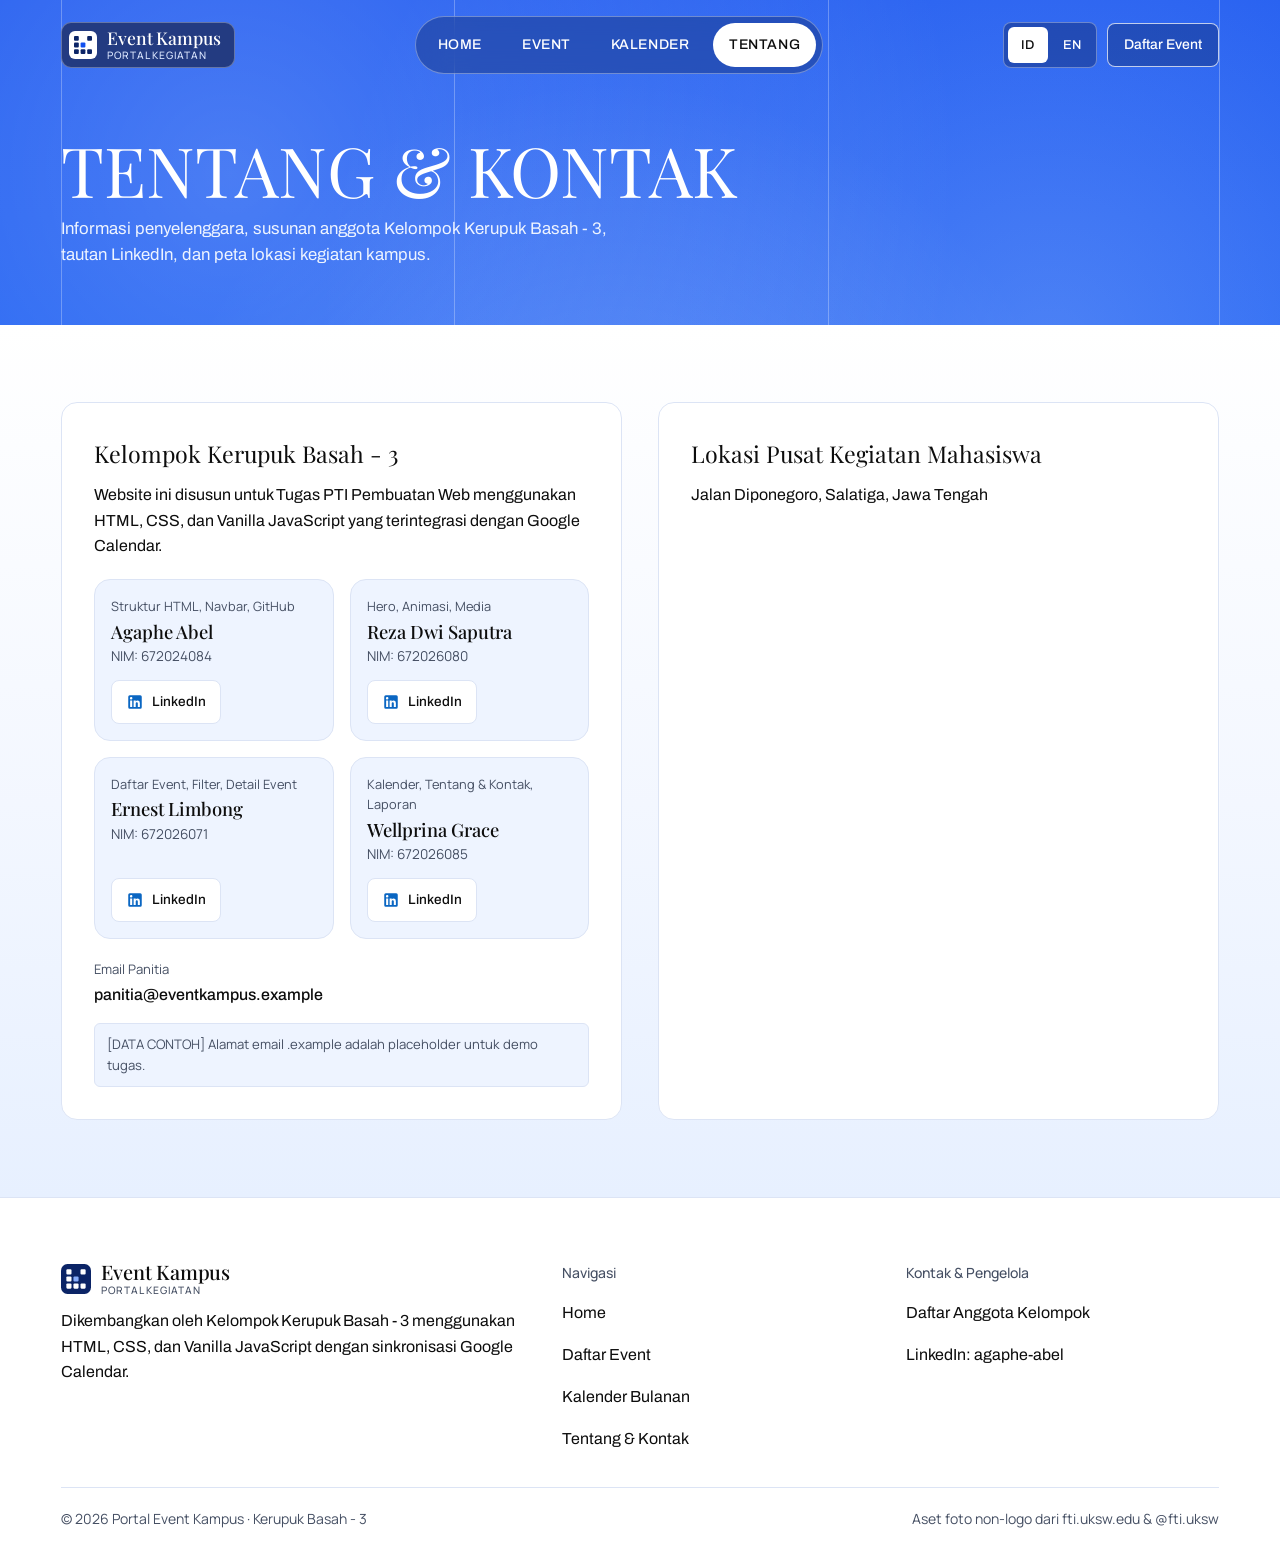
==== commit 9a42a703: "feat: add hold-logo admin gate, 30m PIN/OAuth session, custom thumbnail gallery, and UI polish" ====
--- a/about.html
+++ b/about.html
@@ -31,13 +31,20 @@
     <div class="wrap">
       <div class="nav-shell">
         <a class="brand-mark" href="index.html">
-          <svg viewBox="0 0 24 24" fill="none" stroke="currentColor" stroke-width="1.8" aria-hidden="true">
-            <rect x="3" y="5" width="18" height="16" rx="3"/>
-            <path d="M8 2.5v3M16 2.5v3M3 9.5h18" stroke-linecap="round"/>
-            <path d="M9 9.5v11.5M15 9.5v11.5" stroke-width="1.35" opacity="0.5"/>
-            <rect x="10.5" y="13.7" width="3" height="3" rx="0.75" fill="currentColor" stroke="none"/>
+          <svg class="brand-mark__icon" viewBox="0 0 28 28" fill="none" aria-hidden="true">
+            <rect class="brand-tile" width="28" height="28" rx="6"/>
+            <rect class="brand-sq" x="5" y="5" width="4.8" height="4.8" rx="1"/>
+            <rect class="brand-sq" x="18.2" y="5" width="4.8" height="4.8" rx="1"/>
+            <rect class="brand-sq" x="5" y="11.6" width="4.8" height="4.8" rx="1"/>
+            <rect class="brand-sq-accent" x="11.6" y="11.6" width="4.8" height="4.8" rx="1"/>
+            <rect class="brand-sq" x="5" y="18.2" width="4.8" height="4.8" rx="1"/>
+            <rect class="brand-sq" x="11.6" y="18.2" width="4.8" height="4.8" rx="1"/>
+            <rect class="brand-sq" x="18.2" y="18.2" width="4.8" height="4.8" rx="1"/>
           </svg>
-          <span>EVENT KAMPUS</span>
+          <span class="brand-mark__text">
+            <span class="brand-mark__title">Event Kampus</span>
+            <span class="brand-mark__sub">Portal Kegiatan</span>
+          </span>
         </a>
 
         <nav class="nav-desktop" aria-label="Navigasi utama">
@@ -177,15 +184,22 @@
     <div class="wrap">
       <div class="footer-grid">
         <div>
-          <p class="footer-title footer-brand">
-            <svg viewBox="0 0 24 24" fill="none" stroke="currentColor" stroke-width="1.8" aria-hidden="true">
-              <rect x="3" y="5" width="18" height="16" rx="3"/>
-              <path d="M8 2.5v3M16 2.5v3M3 9.5h18" stroke-linecap="round"/>
-              <path d="M9 9.5v11.5M15 9.5v11.5" stroke-width="1.35" opacity="0.5"/>
-              <rect x="10.5" y="13.7" width="3" height="3" rx="0.75" fill="currentColor" stroke="none"/>
+          <div class="footer-brand">
+            <svg class="brand-mark__icon" viewBox="0 0 28 28" fill="none" aria-hidden="true">
+              <rect class="brand-tile" width="28" height="28" rx="6"/>
+              <rect class="brand-sq" x="5" y="5" width="4.8" height="4.8" rx="1"/>
+              <rect class="brand-sq" x="18.2" y="5" width="4.8" height="4.8" rx="1"/>
+              <rect class="brand-sq" x="5" y="11.6" width="4.8" height="4.8" rx="1"/>
+              <rect class="brand-sq-accent" x="11.6" y="11.6" width="4.8" height="4.8" rx="1"/>
+              <rect class="brand-sq" x="5" y="18.2" width="4.8" height="4.8" rx="1"/>
+              <rect class="brand-sq" x="11.6" y="18.2" width="4.8" height="4.8" rx="1"/>
+              <rect class="brand-sq" x="18.2" y="18.2" width="4.8" height="4.8" rx="1"/>
             </svg>
-            <span>Portal Event Kampus</span>
-          </p>
+            <div class="brand-mark__text">
+              <span class="brand-mark__title">Event Kampus</span>
+              <span class="brand-mark__sub">Portal Kegiatan</span>
+            </div>
+          </div>
           <p>
             <span class="lang-id">Dikembangkan oleh Kelompok Kerupuk Basah - 3 menggunakan HTML, CSS, dan Vanilla JavaScript dengan sinkronisasi Google Calendar.</span>
             <span class="lang-en">Built by Kelompok Kerupuk Basah - 3 with HTML, CSS, and Vanilla JavaScript synced with Google Calendar.</span>
@@ -198,7 +212,6 @@
             <li><a href="events.html">Daftar Event</a></li>
             <li><a href="calendar.html">Kalender Bulanan</a></li>
             <li><a href="about.html">Tentang &amp; Kontak</a></li>
-            <li><a href="admin.html">Admin Jadwal</a></li>
           </ul>
         </div>
         <div>
@@ -211,7 +224,7 @@
       </div>
       <div class="footer-bottom">
         <span>&copy; 2026 Portal Event Kampus &middot; Kerupuk Basah - 3</span>
-        <span><a href="admin.html">Buka Halaman Admin Jadwal</a></span>
+        <span>Aset foto non-logo dari <a href="https://fti.uksw.edu/" target="_blank" rel="noopener">fti.uksw.edu</a> &amp; <a href="https://www.instagram.com/fti.uksw/" target="_blank" rel="noopener">@fti.uksw</a></span>
       </div>
     </div>
   </footer>
--- a/css/layout.css
+++ b/css/layout.css
@@ -48,33 +48,104 @@
 }
 
 .brand-mark {
+  position: relative;
   display: inline-flex;
   align-items: center;
-  gap: 8px;
-  padding: 8px 16px;
+  gap: 10px;
+  padding: 6px 14px 6px 7px;
   min-height: 44px;
-  border-radius: var(--radius-btn);
-  background: rgba(13, 35, 98, 0.56);
-  border: 1px solid var(--border-light);
-  color: var(--ink-light);
-  font-weight: 500;
-  font-size: clamp(0.78rem, 2.2vw, 0.95rem);
-  letter-spacing: 0.02em;
+  border-radius: 10px;
+  background: rgb(35 59 129);
+  border: 1px solid rgba(255, 255, 255, 0.3);
+  color: var(--ink-light);
   white-space: nowrap;
   flex-shrink: 0;
-  transition: background-color 0.2s ease, color 0.2s ease, transform 0.15s ease;
+  user-select: none;
+  -webkit-user-select: none;
+  -webkit-touch-callout: none;
+  transition: background-color 0.2s ease, border-color 0.2s ease, transform 0.15s ease;
 }
 
 .brand-mark:hover {
-  background-color: rgba(255, 255, 255, 0.18);
-  transition: background-color 0.2s ease, color 0.2s ease, transform 0.15s ease;
-}
-
-.brand-mark svg {
-  width: 22px;
-  height: 22px;
+  background-color: rgba(11, 30, 84, 0.92);
+  border-color: rgba(255, 255, 255, 0.56);
+}
+
+/* Indikator loading border saat logo ditahan untuk masuk panel admin */
+.brand-hold-ring {
+  position: absolute;
+  inset: -2px;
+  width: calc(100% + 4px);
+  height: calc(100% + 4px);
+  pointer-events: none;
+  opacity: 0;
+  transition: opacity 0.14s ease;
+}
+
+.brand-mark.is-holding .brand-hold-ring,
+.brand-mark.is-hold-complete .brand-hold-ring {
+  opacity: 1;
+}
+
+.brand-mark.is-holding {
+  background-color: rgba(11, 30, 84, 0.96);
+  border-color: rgba(255, 255, 255, 0.2);
+}
+
+.brand-mark.is-hold-complete {
+  background-color: rgba(17, 80, 239, 0.96);
+}
+
+.brand-hold-ring__track {
+  fill: none;
+  stroke: rgba(255, 255, 255, 0.26);
+  stroke-width: 2.5px;
+}
+
+.brand-hold-ring__progress {
+  fill: none;
+  stroke: #ffffff;
+  stroke-width: 2.5px;
+  stroke-linecap: round;
+  stroke-dasharray: 100;
+  stroke-dashoffset: 100;
+}
+
+.brand-mark__icon {
+  width: 28px;
+  height: 28px;
   flex-shrink: 0;
 }
+
+.brand-mark__text {
+  display: flex;
+  flex-direction: column;
+  gap: 2px;
+  text-align: left;
+}
+
+.brand-mark__title {
+  font-family: var(--font-display);
+  font-weight: 500;
+  font-size: clamp(0.95rem, 1.9vw, 1.1rem);
+  line-height: 1.04;
+  letter-spacing: -0.01em;
+}
+
+.brand-mark__sub {
+  font-family: var(--font-caption);
+  font-weight: 500;
+  font-size: 0.64rem;
+  line-height: 1.1;
+  letter-spacing: 0.08em;
+  text-transform: uppercase;
+  color: #dce7ff;
+}
+
+/* Di navbar, ubin logo memakai putih editorial agar kontras terhadap pil biru tua. */
+.brand-mark .brand-tile { fill: #ffffff; }
+.brand-mark .brand-sq { fill: #0b2466; }
+.brand-mark .brand-sq-accent { fill: #1150ef; }
 
 /* Grup pill navbar desktop */
 .nav-desktop {
@@ -126,15 +197,11 @@
 .lang-switch {
   display: inline-flex;
   align-items: center;
+  gap: 4px;
   padding: 4px;
   border-radius: var(--radius-btn);
   background: rgba(13, 35, 98, 0.42);
   border: 1px solid var(--border-light);
-}
-
-.lang-switch span :hover   {
-  background-color: rgba(255, 255, 255, 0.18);
-  transition: background-color 0.2s ease, color 0.2s ease;
 }
 
 .lang-switch label {
@@ -148,13 +215,24 @@
   font-size: 0.8rem;
   font-weight: 500;
   color: var(--ink-light);
+  cursor: pointer;
   transition: background-color 0.2s ease, color 0.2s ease;
+}
+
+.lang-switch label:hover {
+  background-color: rgba(255, 255, 255, 0.18);
 }
 
 body:has(#lang-ba:checked) .lang-switch label[for='lang-ba'],
 body:has(#lang-en:checked) .lang-switch label[for='lang-en'] {
   background-color: #ffffff;
   color: #0d0d0d;
+}
+
+/* Samakan hover pill aktif dengan .nav-link--active:hover agar kontras teks tetap tajam */
+body:has(#lang-ba:checked) .lang-switch label[for='lang-ba']:hover,
+body:has(#lang-en:checked) .lang-switch label[for='lang-en']:hover {
+  background-color: #f0f4ff;
 }
 
 .btn-portal {
@@ -420,19 +498,32 @@
   display: inline-flex;
   align-items: center;
   gap: 10px;
-}
-
-.footer-brand svg {
-  width: 20px;
-  height: 20px;
-  flex-shrink: 0;
-  color: var(--blue-primary);
-}
+  margin-bottom: 12px;
+}
+
+.footer-brand .brand-mark__icon {
+  width: 30px;
+  height: 30px;
+}
+
+.footer-brand .brand-mark__title {
+  font-size: 1.25rem;
+  color: var(--ink-dark);
+}
+
+.footer-brand .brand-mark__sub {
+  color: var(--ink-muted);
+}
+
+/* Di footer terang, ubin logo memakai tinta biru tua di atas kertas putih. */
+.footer-brand .brand-tile { fill: #0b2466; }
+.footer-brand .brand-sq { fill: #ffffff; }
+.footer-brand .brand-sq-accent { fill: #86acfb; }
 
 @media (prefers-color-scheme: dark) {
-  .footer-brand svg {
-    color: #86acfb;
-  }
+  .footer-brand .brand-tile { fill: #ffffff; }
+  .footer-brand .brand-sq { fill: #0b2466; }
+  .footer-brand .brand-sq-accent { fill: #1150ef; }
 }
 
 .footer-heading {
@@ -519,6 +610,20 @@
 }
 
 @media (max-width: 580px) {
+  .brand-mark {
+    padding: 5px 10px 5px 6px;
+    gap: 8px;
+  }
+
+  .brand-mark__icon {
+    width: 24px;
+    height: 24px;
+  }
+
+  .brand-mark__sub {
+    font-size: 0.58rem;
+  }
+
   .event-grid:not(.featured-snap) {
     grid-template-columns: 1fr;
   }
--- a/css/components.css
+++ b/css/components.css
@@ -1193,14 +1193,20 @@
   font-weight: 500;
 }
 
+.admin-event-table tbody tr:last-child td {
+  border-bottom: 0;
+}
+
 .table-sub {
   font-size: 0.85rem;
   color: var(--ink-muted);
 }
 
+/* Terapkan pada pembungkus di dalam <td> agar cell tabel tetap sejajar penuh */
 .table-actions {
   display: flex;
   flex-wrap: wrap;
+  align-items: center;
   gap: 8px;
 }
 
@@ -2270,6 +2276,230 @@
   border-top: 1px solid var(--border-dark);
 }
 
+/* Gerbang login PIN khusus sebelum ruang kerja panel admin terbuka */
+.admin-pin-gate {
+  padding: clamp(44px, 8vw, 88px) 0;
+}
+
+.admin-pin-card {
+  max-width: 460px;
+  margin: 0 auto;
+  display: flex;
+  flex-direction: column;
+  gap: 14px;
+}
+
+.admin-pin-card .badge {
+  align-self: flex-start;
+}
+
+.admin-pin-card__title {
+  margin: 4px 0 0;
+  font-family: var(--font-display);
+  font-size: clamp(1.7rem, 3vw, 2.2rem);
+  font-weight: 500;
+  line-height: 1.15;
+}
+
+.admin-pin-input-row {
+  display: flex;
+  align-items: stretch;
+  gap: 8px;
+}
+
+.admin-pin-input-row input {
+  flex: 1 1 auto;
+  min-width: 0;
+}
+
+/* Indikator sisa sesi 30 menit pada panel admin */
+.admin-session-badge {
+  display: inline-flex;
+  align-items: center;
+  margin-left: 6px;
+  padding: 2px 9px;
+  border-radius: var(--radius-pill);
+  border: 1px solid var(--accent-ui);
+  background-color: var(--blue-soft);
+  color: var(--ink-dark);
+  font-size: 0.78rem;
+  font-weight: 500;
+  font-variant-numeric: tabular-nums;
+}
+
+/* Pemilih thumbnail visual & pratinjau foto event pada form admin & modal cepat */
+.admin-poster-box {
+  padding: 14px;
+  border-radius: var(--radius-btn);
+  border: 1px solid var(--border-dark);
+  background-color: var(--surface-muted);
+}
+
+.admin-poster-current {
+  display: flex;
+  align-items: center;
+  flex-wrap: wrap;
+  gap: 12px;
+  padding: 10px 12px;
+  border-radius: var(--radius-btn);
+  border: 1px solid var(--border-dark);
+  background-color: var(--surface-card);
+}
+
+.admin-poster-current__img {
+  width: 76px;
+  height: 54px;
+  border-radius: 6px;
+  object-fit: cover;
+  flex-shrink: 0;
+  border: 1px solid var(--border-dark);
+  background-color: var(--surface-muted);
+}
+
+.admin-poster-current__info {
+  display: flex;
+  flex-direction: column;
+  gap: 2px;
+  min-width: 0;
+  flex: 1 1 160px;
+}
+
+.admin-poster-current__label {
+  font-size: 0.88rem;
+  font-weight: 500;
+  color: var(--ink-dark);
+}
+
+.poster-gallery-grid {
+  display: grid;
+  grid-template-columns: repeat(auto-fill, minmax(112px, 1fr));
+  gap: 8px;
+  max-height: 236px;
+  overflow-y: auto;
+  padding: 2px;
+}
+
+.poster-gallery-grid--compact {
+  max-height: 184px;
+}
+
+.poster-thumb-btn {
+  display: flex;
+  flex-direction: column;
+  gap: 6px;
+  min-height: 44px;
+  padding: 6px;
+  border-radius: var(--radius-btn);
+  border: 1px solid var(--border-dark);
+  background-color: var(--surface-card);
+  color: var(--ink-dark);
+  text-align: left;
+  transition: border-color 0.15s ease, background-color 0.15s ease;
+}
+
+.poster-thumb-btn:hover {
+  border-color: var(--accent-ui);
+}
+
+.poster-thumb-btn.is-active {
+  border-color: var(--accent-ui);
+  background-color: var(--blue-soft);
+  box-shadow: inset 0 0 0 1px var(--accent-ui);
+}
+
+.poster-thumb-btn__img {
+  width: 100%;
+  aspect-ratio: 16 / 10;
+  border-radius: 5px;
+  object-fit: cover;
+  background-color: var(--surface-muted);
+}
+
+.poster-thumb-btn__label {
+  font-family: var(--font-caption);
+  font-size: 0.74rem;
+  line-height: 1.25;
+  color: var(--ink-dark);
+  display: -webkit-box;
+  -webkit-line-clamp: 2;
+  -webkit-box-orient: vertical;
+  overflow: hidden;
+}
+
+.qm-poster-box {
+  padding: 10px 12px;
+  border-radius: var(--radius-btn);
+  border: 1px solid var(--border-dark);
+  background-color: var(--surface-muted);
+}
+
+.qm-poster-bar {
+  display: flex;
+  align-items: center;
+  flex-wrap: wrap;
+  gap: 10px;
+}
+
+.qm-poster-bar__actions {
+  display: flex;
+  align-items: center;
+  gap: 6px;
+}
+
+.qm-poster-drawer {
+  display: flex;
+  flex-direction: column;
+  gap: 8px;
+  margin-top: 10px;
+  padding-top: 10px;
+  border-top: 1px solid var(--border-dark);
+}
+
+.admin-table-event {
+  display: flex;
+  align-items: center;
+  gap: 12px;
+}
+
+.admin-table-thumb-btn {
+  display: inline-flex;
+  align-items: center;
+  justify-content: center;
+  width: 58px;
+  height: 44px;
+  padding: 0;
+  border: 1px solid var(--border-dark);
+  border-radius: 6px;
+  background-color: var(--surface-muted);
+  overflow: hidden;
+  flex-shrink: 0;
+  transition: border-color 0.15s ease;
+}
+
+.admin-table-thumb-btn:hover {
+  border-color: var(--accent-ui);
+}
+
+.admin-table-thumb {
+  width: 100%;
+  height: 100%;
+  object-fit: cover;
+  display: block;
+}
+
+.admin-table-thumb-tag {
+  display: inline-block;
+  margin-left: 6px;
+  padding: 1px 7px;
+  border-radius: var(--radius-pill);
+  border: 1px solid var(--border-dark);
+  background-color: var(--blue-soft);
+  color: var(--ink-dark);
+  font-family: var(--font-caption);
+  font-size: 0.72rem;
+  font-weight: 500;
+}
+
 @media (prefers-color-scheme: dark) {
   .btn-danger-outline {
     border-color: #ff8a80;
@@ -2330,3 +2560,9 @@
     min-width: 930px;
   }
 }
+
+@media (max-width: 580px) {
+  .poster-gallery-grid {
+    grid-template-columns: repeat(2, minmax(0, 1fr));
+  }
+}
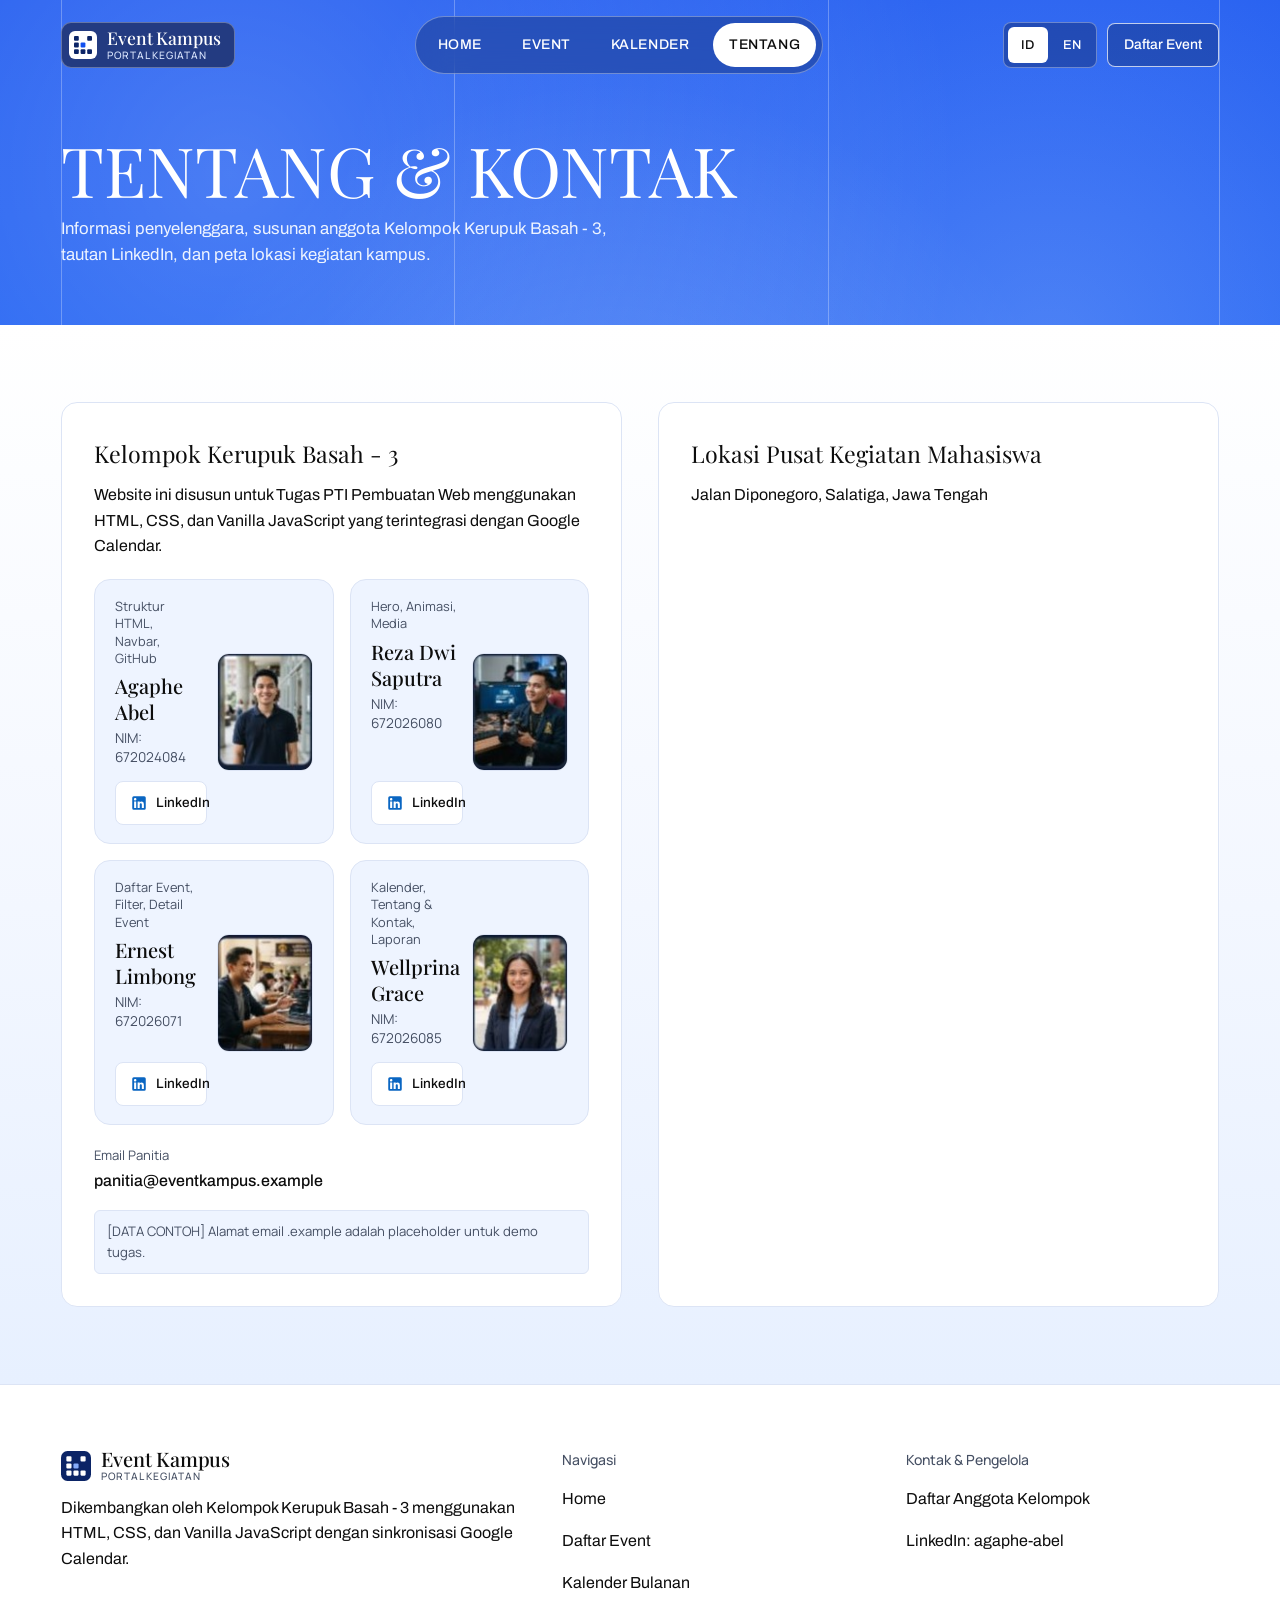
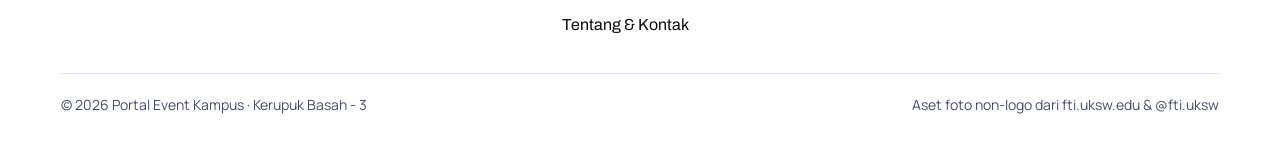
==== commit 8a94d3e4: "feat(home): add team about section with member profile photos" ====
--- a/about.html
+++ b/about.html
@@ -98,62 +98,82 @@
           <h2 class="footer-title">Kelompok Kerupuk Basah - 3</h2>
           <p>Website ini disusun untuk Tugas PTI Pembuatan Web menggunakan HTML, CSS, dan Vanilla JavaScript yang terintegrasi dengan Google Calendar.</p>
 
-          <!-- Masing-masing anggota berada di dalam container div sendiri dengan logo LinkedIn -->
+          <!-- Masing-masing anggota berada di dalam container div sendiri dengan logo LinkedIn dan foto profil -->
           <div class="member-grid">
             <div class="member-card">
-              <div>
-                <p class="member-card__role">Struktur HTML, Navbar, GitHub</p>
-                <h3 class="member-card__name">Agaphe Abel</h3>
-                <p class="member-card__nim">NIM: 672024084</p>
-              </div>
-              <a class="linkedin-link" href="https://www.linkedin.com/in/agaphe-abel?utm_source=share_via&amp;utm_content=profile&amp;utm_medium=member_android" target="_blank" rel="noopener" aria-label="Buka profil LinkedIn Agaphe Abel">
-                <svg viewBox="0 0 24 24" fill="currentColor" aria-hidden="true">
-                  <path d="M19 3a2 2 0 0 1 2 2v14a2 2 0 0 1-2 2H5a2 2 0 0 1-2-2V5a2 2 0 0 1 2-2h14m-.5 15.5v-5.3a3.26 3.26 0 0 0-3.26-3.26c-.85 0-1.84.52-2.28 1.3v-1.11h-2.79v8.37h2.79v-4.93c0-.77.62-1.4 1.39-1.4a1.4 1.4 0 0 1 1.4 1.4v4.93h2.75M6.88 8.56a1.68 1.68 0 0 0 1.68-1.68c0-.93-.75-1.69-1.68-1.69a1.69 1.69 0 0 0-1.69 1.69c0 .93.76 1.68 1.69 1.68m1.39 9.94v-8.37H5.5v8.37h2.77Z"/>
-                </svg>
-                <span>LinkedIn</span>
-              </a>
-            </div>
-
-            <div class="member-card">
-              <div>
-                <p class="member-card__role">Hero, Animasi, Media</p>
-                <h3 class="member-card__name">Reza Dwi Saputra</h3>
-                <p class="member-card__nim">NIM: 672026080</p>
-              </div>
-              <a class="linkedin-link" href="https://www.linkedin.com/in/reza-dwi-765418450" target="_blank" rel="noopener" aria-label="Buka profil LinkedIn Reza Dwi Saputra">
-                <svg viewBox="0 0 24 24" fill="currentColor" aria-hidden="true">
-                  <path d="M19 3a2 2 0 0 1 2 2v14a2 2 0 0 1-2 2H5a2 2 0 0 1-2-2V5a2 2 0 0 1 2-2h14m-.5 15.5v-5.3a3.26 3.26 0 0 0-3.26-3.26c-.85 0-1.84.52-2.28 1.3v-1.11h-2.79v8.37h2.79v-4.93c0-.77.62-1.4 1.39-1.4a1.4 1.4 0 0 1 1.4 1.4v4.93h2.75M6.88 8.56a1.68 1.68 0 0 0 1.68-1.68c0-.93-.75-1.69-1.68-1.69a1.69 1.69 0 0 0-1.69 1.69c0 .93.76 1.68 1.69 1.68m1.39 9.94v-8.37H5.5v8.37h2.77Z"/>
-                </svg>
-                <span>LinkedIn</span>
-              </a>
-            </div>
-
-            <div class="member-card">
-              <div>
-                <p class="member-card__role">Daftar Event, Filter, Detail Event</p>
-                <h3 class="member-card__name">Ernest Limbong</h3>
-                <p class="member-card__nim">NIM: 672026071</p>
-              </div>
-              <a class="linkedin-link" href="https://www.linkedin.com/in/ernest-viktor-syampe-limbong-958030378" target="_blank" rel="noopener" aria-label="Buka profil LinkedIn Ernest Limbong">
-                <svg viewBox="0 0 24 24" fill="currentColor" aria-hidden="true">
-                  <path d="M19 3a2 2 0 0 1 2 2v14a2 2 0 0 1-2 2H5a2 2 0 0 1-2-2V5a2 2 0 0 1 2-2h14m-.5 15.5v-5.3a3.26 3.26 0 0 0-3.26-3.26c-.85 0-1.84.52-2.28 1.3v-1.11h-2.79v8.37h2.79v-4.93c0-.77.62-1.4 1.39-1.4a1.4 1.4 0 0 1 1.4 1.4v4.93h2.75M6.88 8.56a1.68 1.68 0 0 0 1.68-1.68c0-.93-.75-1.69-1.68-1.69a1.69 1.69 0 0 0-1.69 1.69c0 .93.76 1.68 1.69 1.68m1.39 9.94v-8.37H5.5v8.37h2.77Z"/>
-                </svg>
-                <span>LinkedIn</span>
-              </a>
-            </div>
-
-            <div class="member-card">
-              <div>
-                <p class="member-card__role">Kalender, Tentang &amp; Kontak, Laporan</p>
-                <h3 class="member-card__name">Wellprina Grace</h3>
-                <p class="member-card__nim">NIM: 672026085</p>
-              </div>
-              <a class="linkedin-link" href="https://www.linkedin.com/in/welprina-grace-modole-undefined-25691444a?utm_source=share_via&amp;utm_content=profile&amp;utm_medium=member_android" target="_blank" rel="noopener" aria-label="Buka profil LinkedIn Wellprina Grace">
-                <svg viewBox="0 0 24 24" fill="currentColor" aria-hidden="true">
-                  <path d="M19 3a2 2 0 0 1 2 2v14a2 2 0 0 1-2 2H5a2 2 0 0 1-2-2V5a2 2 0 0 1 2-2h14m-.5 15.5v-5.3a3.26 3.26 0 0 0-3.26-3.26c-.85 0-1.84.52-2.28 1.3v-1.11h-2.79v8.37h2.79v-4.93c0-.77.62-1.4 1.39-1.4a1.4 1.4 0 0 1 1.4 1.4v4.93h2.75M6.88 8.56a1.68 1.68 0 0 0 1.68-1.68c0-.93-.75-1.69-1.68-1.69a1.69 1.69 0 0 0-1.69 1.69c0 .93.76 1.68 1.69 1.68m1.39 9.94v-8.37H5.5v8.37h2.77Z"/>
-                </svg>
-                <span>LinkedIn</span>
-              </a>
+              <div class="member-card__body">
+                <div class="member-card__info">
+                  <p class="member-card__role">Struktur HTML, Navbar, GitHub</p>
+                  <h3 class="member-card__name">Agaphe Abel</h3>
+                  <p class="member-card__nim">NIM: 672024084</p>
+                </div>
+                <a class="linkedin-link" href="https://www.linkedin.com/in/agaphe-abel?utm_source=share_via&amp;utm_content=profile&amp;utm_medium=member_android" target="_blank" rel="noopener" aria-label="Buka profil LinkedIn Agaphe Abel">
+                  <svg viewBox="0 0 24 24" fill="currentColor" aria-hidden="true">
+                    <path d="M19 3a2 2 0 0 1 2 2v14a2 2 0 0 1-2 2H5a2 2 0 0 1-2-2V5a2 2 0 0 1 2-2h14m-.5 15.5v-5.3a3.26 3.26 0 0 0-3.26-3.26c-.85 0-1.84.52-2.28 1.3v-1.11h-2.79v8.37h2.79v-4.93c0-.77.62-1.4 1.39-1.4a1.4 1.4 0 0 1 1.4 1.4v4.93h2.75M6.88 8.56a1.68 1.68 0 0 0 1.68-1.68c0-.93-.75-1.69-1.68-1.69a1.69 1.69 0 0 0-1.69 1.69c0 .93.76 1.68 1.69 1.68m1.39 9.94v-8.37H5.5v8.37h2.77Z"/>
+                  </svg>
+                  <span>LinkedIn</span>
+                </a>
+              </div>
+              <div class="member-card__media">
+                <img class="member-card__photo" src="assets/img/member-agaphe.jpg" alt="Foto profil Agaphe Abel" width="99" height="122" loading="lazy">
+              </div>
+            </div>
+
+            <div class="member-card">
+              <div class="member-card__body">
+                <div class="member-card__info">
+                  <p class="member-card__role">Hero, Animasi, Media</p>
+                  <h3 class="member-card__name">Reza Dwi Saputra</h3>
+                  <p class="member-card__nim">NIM: 672026080</p>
+                </div>
+                <a class="linkedin-link" href="https://www.linkedin.com/in/reza-dwi-765418450" target="_blank" rel="noopener" aria-label="Buka profil LinkedIn Reza Dwi Saputra">
+                  <svg viewBox="0 0 24 24" fill="currentColor" aria-hidden="true">
+                    <path d="M19 3a2 2 0 0 1 2 2v14a2 2 0 0 1-2 2H5a2 2 0 0 1-2-2V5a2 2 0 0 1 2-2h14m-.5 15.5v-5.3a3.26 3.26 0 0 0-3.26-3.26c-.85 0-1.84.52-2.28 1.3v-1.11h-2.79v8.37h2.79v-4.93c0-.77.62-1.4 1.39-1.4a1.4 1.4 0 0 1 1.4 1.4v4.93h2.75M6.88 8.56a1.68 1.68 0 0 0 1.68-1.68c0-.93-.75-1.69-1.68-1.69a1.69 1.69 0 0 0-1.69 1.69c0 .93.76 1.68 1.69 1.68m1.39 9.94v-8.37H5.5v8.37h2.77Z"/>
+                  </svg>
+                  <span>LinkedIn</span>
+                </a>
+              </div>
+              <div class="member-card__media">
+                <img class="member-card__photo" src="assets/img/member-reza.jpg" alt="Foto profil Reza Dwi Saputra" width="100" height="120" loading="lazy">
+              </div>
+            </div>
+
+            <div class="member-card">
+              <div class="member-card__body">
+                <div class="member-card__info">
+                  <p class="member-card__role">Daftar Event, Filter, Detail Event</p>
+                  <h3 class="member-card__name">Ernest Limbong</h3>
+                  <p class="member-card__nim">NIM: 672026071</p>
+                </div>
+                <a class="linkedin-link" href="https://www.linkedin.com/in/ernest-viktor-syampe-limbong-958030378" target="_blank" rel="noopener" aria-label="Buka profil LinkedIn Ernest Limbong">
+                  <svg viewBox="0 0 24 24" fill="currentColor" aria-hidden="true">
+                    <path d="M19 3a2 2 0 0 1 2 2v14a2 2 0 0 1-2 2H5a2 2 0 0 1-2-2V5a2 2 0 0 1 2-2h14m-.5 15.5v-5.3a3.26 3.26 0 0 0-3.26-3.26c-.85 0-1.84.52-2.28 1.3v-1.11h-2.79v8.37h2.79v-4.93c0-.77.62-1.4 1.39-1.4a1.4 1.4 0 0 1 1.4 1.4v4.93h2.75M6.88 8.56a1.68 1.68 0 0 0 1.68-1.68c0-.93-.75-1.69-1.68-1.69a1.69 1.69 0 0 0-1.69 1.69c0 .93.76 1.68 1.69 1.68m1.39 9.94v-8.37H5.5v8.37h2.77Z"/>
+                  </svg>
+                  <span>LinkedIn</span>
+                </a>
+              </div>
+              <div class="member-card__media">
+                <img class="member-card__photo" src="assets/img/member-ernest.jpg" alt="Foto profil Ernest Limbong" width="100" height="120" loading="lazy">
+              </div>
+            </div>
+
+            <div class="member-card">
+              <div class="member-card__body">
+                <div class="member-card__info">
+                  <p class="member-card__role">Kalender, Tentang &amp; Kontak, Laporan</p>
+                  <h3 class="member-card__name">Wellprina Grace</h3>
+                  <p class="member-card__nim">NIM: 672026085</p>
+                </div>
+                <a class="linkedin-link" href="https://www.linkedin.com/in/welprina-grace-modole-undefined-25691444a?utm_source=share_via&amp;utm_content=profile&amp;utm_medium=member_android" target="_blank" rel="noopener" aria-label="Buka profil LinkedIn Wellprina Grace">
+                  <svg viewBox="0 0 24 24" fill="currentColor" aria-hidden="true">
+                    <path d="M19 3a2 2 0 0 1 2 2v14a2 2 0 0 1-2 2H5a2 2 0 0 1-2-2V5a2 2 0 0 1 2-2h14m-.5 15.5v-5.3a3.26 3.26 0 0 0-3.26-3.26c-.85 0-1.84.52-2.28 1.3v-1.11h-2.79v8.37h2.79v-4.93c0-.77.62-1.4 1.39-1.4a1.4 1.4 0 0 1 1.4 1.4v4.93h2.75M6.88 8.56a1.68 1.68 0 0 0 1.68-1.68c0-.93-.75-1.69-1.68-1.69a1.69 1.69 0 0 0-1.69 1.69c0 .93.76 1.68 1.69 1.68m1.39 9.94v-8.37H5.5v8.37h2.77Z"/>
+                  </svg>
+                  <span>LinkedIn</span>
+                </a>
+              </div>
+              <div class="member-card__media">
+                <img class="member-card__photo" src="assets/img/member-wellprina.jpg" alt="Foto profil Wellprina Grace" width="100" height="120" loading="lazy">
+              </div>
             </div>
           </div>
 
--- a/css/layout.css
+++ b/css/layout.css
@@ -74,9 +74,10 @@
 /* Indikator loading border saat logo ditahan untuk masuk panel admin */
 .brand-hold-ring {
   position: absolute;
-  inset: -2px;
-  width: calc(100% + 4px);
-  height: calc(100% + 4px);
+  inset: -1px;
+  width: calc(100% + 2px);
+  height: calc(100% + 2px);
+  display: block;
   pointer-events: none;
   opacity: 0;
   transition: opacity 0.14s ease;
@@ -87,25 +88,27 @@
   opacity: 1;
 }
 
-.brand-mark.is-holding {
-  background-color: rgba(11, 30, 84, 0.96);
-  border-color: rgba(255, 255, 255, 0.2);
+.brand-mark.is-holding,
+.brand-mark.is-holding:hover {
+  background: rgb(35 59 129);
+  border-color: transparent;
 }
 
 .brand-mark.is-hold-complete {
-  background-color: rgba(17, 80, 239, 0.96);
+  background: rgb(35 59 129);
+  border-color: transparent;
 }
 
 .brand-hold-ring__track {
   fill: none;
-  stroke: rgba(255, 255, 255, 0.26);
-  stroke-width: 2.5px;
+  stroke: rgba(255, 255, 255, 0.28);
+  stroke-width: 2px;
 }
 
 .brand-hold-ring__progress {
   fill: none;
   stroke: #ffffff;
-  stroke-width: 2.5px;
+  stroke-width: 3px;
   stroke-linecap: round;
   stroke-dasharray: 100;
   stroke-dashoffset: 100;
--- a/css/components.css
+++ b/css/components.css
@@ -402,7 +402,7 @@
   display: block;
 }
 
-/* Kartu anggota per-container di halaman Tentang */
+/* Kartu anggota per-container di halaman Tentang & Beranda */
 .member-grid {
   display: grid;
   grid-template-columns: repeat(2, minmax(0, 1fr));
@@ -412,32 +412,84 @@
 
 .member-card {
   display: flex;
-  flex-direction: column;
+  flex-direction: row;
   justify-content: space-between;
-  gap: 12px;
-  padding: 16px;
+  align-items: stretch;
+  gap: 16px;
+  padding: 18px 20px;
   border-radius: var(--radius-card);
   background-color: var(--surface-muted);
   border: 1px solid var(--border-dark);
+  transition: transform 0.25s ease, box-shadow 0.25s ease, border-color 0.25s ease;
+}
+
+.member-card:hover {
+  transform: translateY(-2px);
+  border-color: rgba(17, 80, 239, 0.35);
+  box-shadow: 0 8px 20px rgba(11, 57, 184, 0.08);
+}
+
+.member-card__body {
+  display: flex;
+  flex-direction: column;
+  justify-content: space-between;
+  gap: 14px;
+  flex: 1 1 auto;
+  min-width: 0;
+}
+
+.member-card__info {
+  display: flex;
+  flex-direction: column;
+  gap: 4px;
 }
 
 .member-card__role {
   font-family: var(--font-caption);
   font-size: 0.8rem;
   color: var(--ink-muted);
+  line-height: 1.35;
 }
 
 .member-card__name {
   font-family: var(--font-display);
-  font-size: 1.15rem;
-  font-weight: 500;
-  color: var(--ink-dark);
+  font-size: 1.25rem;
+  font-weight: 500;
+  color: var(--ink-dark);
+  line-height: 1.3;
+  margin: 2px 0 0 0;
 }
 
 .member-card__nim {
   font-family: var(--font-caption);
   font-size: 0.85rem;
   color: var(--ink-muted);
+  line-height: 1.4;
+  margin: 0;
+}
+
+.member-card__media {
+  flex: 0 0 auto;
+  width: 96px;
+  height: 118px;
+  border-radius: 12px;
+  overflow: hidden;
+  background-color: var(--surface-card);
+  border: 1px solid var(--border-dark);
+  align-self: center;
+}
+
+.member-card__photo {
+  width: 100%;
+  height: 100%;
+  object-fit: cover;
+  object-position: center top;
+  display: block;
+  transition: transform 0.35s ease;
+}
+
+.member-card:hover .member-card__photo {
+  transform: scale(1.03);
 }
 
 .linkedin-link {
@@ -453,12 +505,13 @@
   font-size: 0.85rem;
   font-weight: 500;
   align-self: flex-start;
-  transition: border-color 0.2s ease, color 0.2s ease;
+  transition: border-color 0.2s ease, color 0.2s ease, transform 0.2s ease;
 }
 
 .linkedin-link:hover {
   border-color: #0a66c2;
   color: #0a66c2;
+  transform: translateY(-1px);
 }
 
 .linkedin-link svg {
@@ -468,9 +521,22 @@
   color: #0a66c2;
 }
 
-@media (max-width: 640px) {
+@media (max-width: 680px) {
   .member-grid {
     grid-template-columns: 1fr;
+  }
+}
+
+@media (max-width: 480px) {
+  .member-card {
+    flex-direction: column-reverse;
+    align-items: flex-start;
+    gap: 14px;
+  }
+  .member-card__media {
+    width: 84px;
+    height: 104px;
+    align-self: flex-start;
   }
 }
 
@@ -2276,24 +2342,24 @@
   border-top: 1px solid var(--border-dark);
 }
 
-/* Gerbang login PIN khusus sebelum ruang kerja panel admin terbuka */
-.admin-pin-gate {
+/* Gerbang login Google SSO sebelum ruang kerja panel admin terbuka */
+.admin-auth-gate {
   padding: clamp(44px, 8vw, 88px) 0;
 }
 
-.admin-pin-card {
-  max-width: 460px;
+.admin-auth-card {
+  max-width: 500px;
   margin: 0 auto;
   display: flex;
   flex-direction: column;
   gap: 14px;
 }
 
-.admin-pin-card .badge {
+.admin-auth-card .badge {
   align-self: flex-start;
 }
 
-.admin-pin-card__title {
+.admin-auth-card__title {
   margin: 4px 0 0;
   font-family: var(--font-display);
   font-size: clamp(1.7rem, 3vw, 2.2rem);
@@ -2301,18 +2367,46 @@
   line-height: 1.15;
 }
 
-.admin-pin-input-row {
-  display: flex;
-  align-items: stretch;
-  gap: 8px;
-}
-
-.admin-pin-input-row input {
-  flex: 1 1 auto;
+/* Daftar akun Google admin yang diizinkan mengakses panel */
+.admin-accounts-list {
+  display: flex;
+  flex-direction: column;
+  gap: 10px;
+  margin-top: 14px;
+}
+
+.admin-account-item {
+  display: flex;
+  align-items: center;
+  justify-content: space-between;
+  flex-wrap: wrap;
+  gap: 10px;
+  padding: 12px 14px;
+  border-radius: var(--radius-btn);
+  border: 1px solid var(--border-dark);
+  background-color: var(--surface-muted);
+}
+
+.admin-account-item__info {
+  display: flex;
+  flex-direction: column;
+  gap: 4px;
   min-width: 0;
 }
 
-/* Indikator sisa sesi 30 menit pada panel admin */
+.admin-account-item__email {
+  font-weight: 500;
+  color: var(--ink-dark);
+  word-break: break-all;
+}
+
+.admin-account-item__badges {
+  display: flex;
+  flex-wrap: wrap;
+  gap: 6px;
+}
+
+/* Indikator sisa sesi OAuth pada panel admin */
 .admin-session-badge {
   display: inline-flex;
   align-items: center;
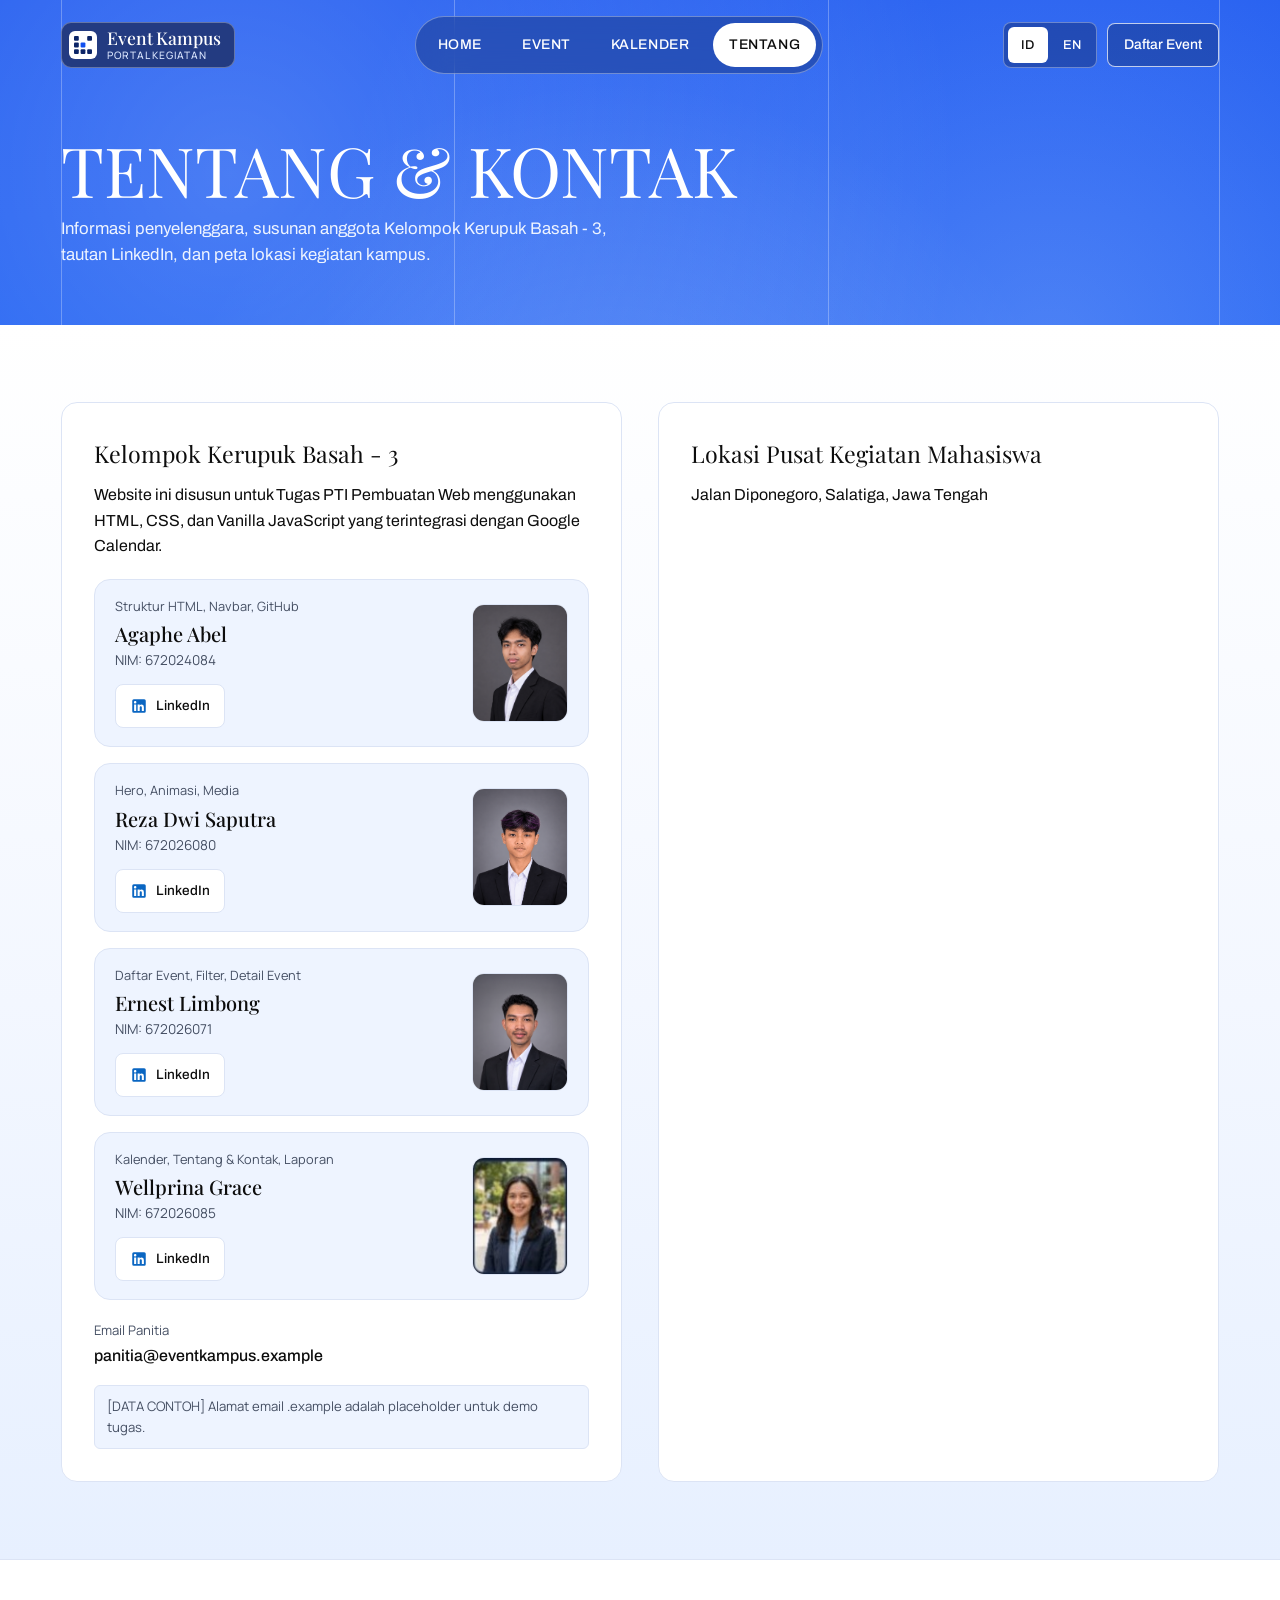
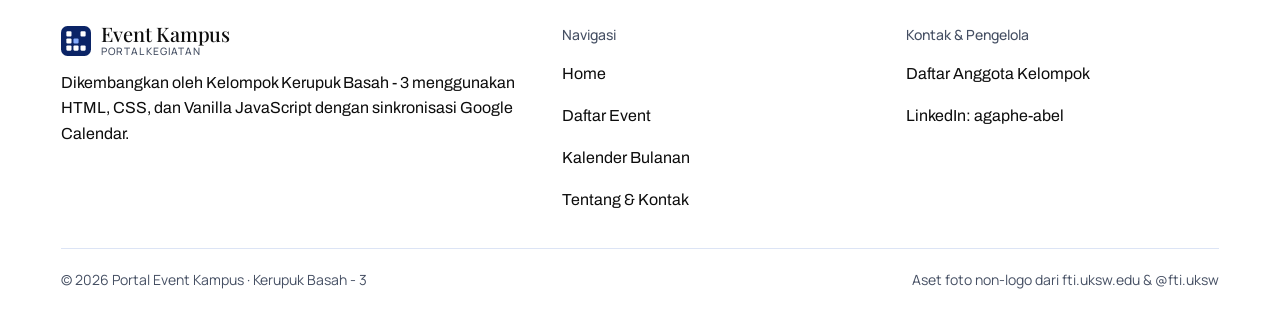
==== commit 0fc46d75: "feat(team): update member avatars to high-res photos and refine 1-column responsive layout" ====
--- a/about.html
+++ b/about.html
@@ -115,7 +115,7 @@
                 </a>
               </div>
               <div class="member-card__media">
-                <img class="member-card__photo" src="assets/img/member-agaphe.jpg" alt="Foto profil Agaphe Abel" width="99" height="122" loading="lazy">
+                <img class="member-card__photo" src="assets/img/Abel.png" alt="Foto profil Agaphe Abel" width="96" height="118" loading="lazy">
               </div>
             </div>
 
@@ -134,7 +134,7 @@
                 </a>
               </div>
               <div class="member-card__media">
-                <img class="member-card__photo" src="assets/img/member-reza.jpg" alt="Foto profil Reza Dwi Saputra" width="100" height="120" loading="lazy">
+                <img class="member-card__photo" src="assets/img/Reza.png" alt="Foto profil Reza Dwi Saputra" width="96" height="118" loading="lazy">
               </div>
             </div>
 
@@ -153,7 +153,7 @@
                 </a>
               </div>
               <div class="member-card__media">
-                <img class="member-card__photo" src="assets/img/member-ernest.jpg" alt="Foto profil Ernest Limbong" width="100" height="120" loading="lazy">
+                <img class="member-card__photo" src="assets/img/Ernest.jpg.jpeg" alt="Foto profil Ernest Limbong" width="96" height="118" loading="lazy">
               </div>
             </div>
 
@@ -172,7 +172,7 @@
                 </a>
               </div>
               <div class="member-card__media">
-                <img class="member-card__photo" src="assets/img/member-wellprina.jpg" alt="Foto profil Wellprina Grace" width="100" height="120" loading="lazy">
+                <img class="member-card__photo" src="assets/img/member-wellprina.jpg" alt="Foto profil Wellprina Grace" width="96" height="118" loading="lazy">
               </div>
             </div>
           </div>
--- a/css/components.css
+++ b/css/components.css
@@ -403,11 +403,23 @@
 }
 
 /* Kartu anggota per-container di halaman Tentang & Beranda */
+.team-panel {
+  max-width: 680px;
+  margin-inline: auto;
+}
+
 .member-grid {
   display: grid;
   grid-template-columns: repeat(2, minmax(0, 1fr));
   gap: 16px;
   margin-top: 20px;
+}
+
+.member-grid--stack,
+.about-grid .member-grid {
+  display: flex;
+  flex-direction: column;
+  gap: 16px;
 }
 
 .member-card {
@@ -529,14 +541,16 @@
 
 @media (max-width: 480px) {
   .member-card {
-    flex-direction: column-reverse;
-    align-items: flex-start;
-    gap: 14px;
+    padding: 14px;
+    gap: 12px;
   }
   .member-card__media {
-    width: 84px;
-    height: 104px;
-    align-self: flex-start;
+    width: 80px;
+    height: 100px;
+    border-radius: 10px;
+  }
+  .member-card__name {
+    font-size: 1.1rem;
   }
 }
 
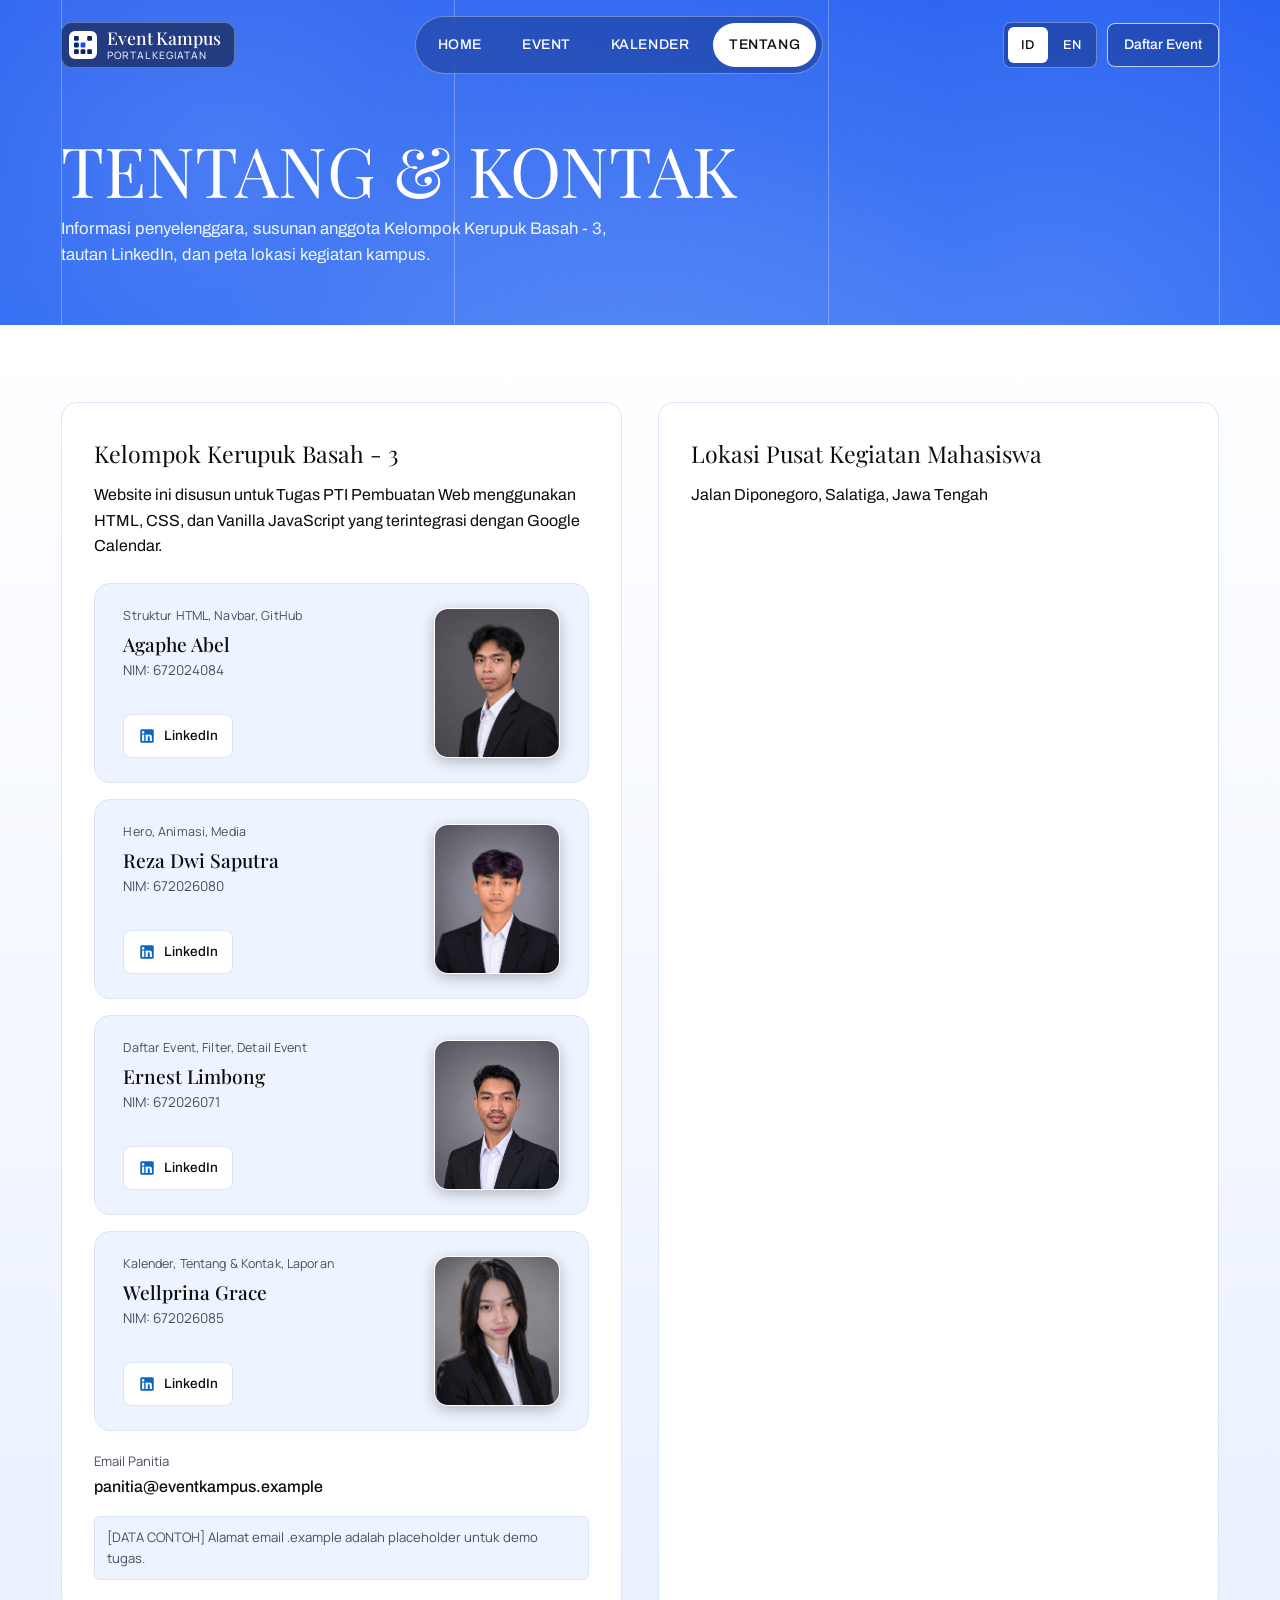
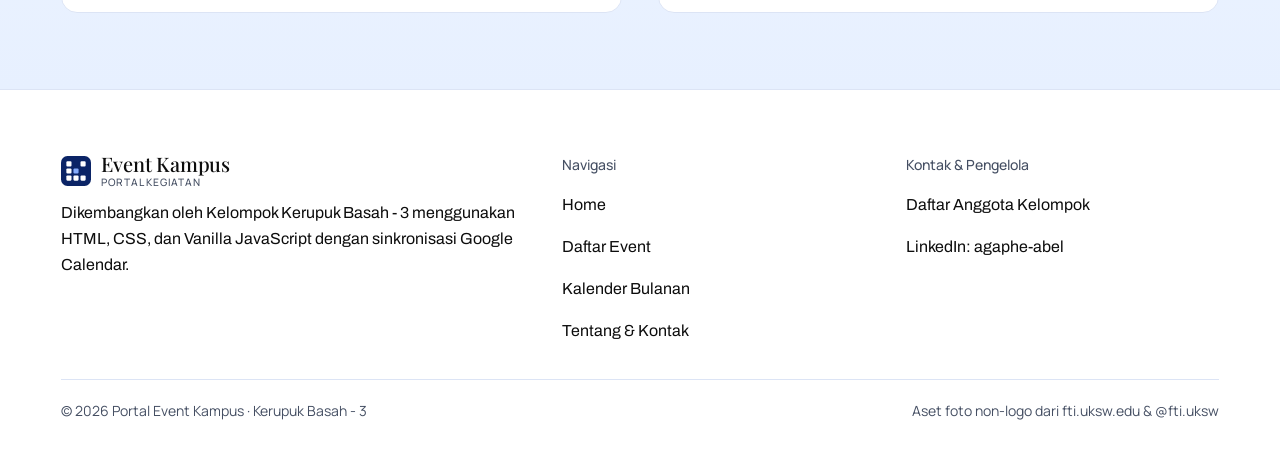
==== commit 5083f934: "feat(team): update Wellprina Grace profile photo to Grace.png" ====
--- a/about.html
+++ b/about.html
@@ -172,7 +172,7 @@
                 </a>
               </div>
               <div class="member-card__media">
-                <img class="member-card__photo" src="assets/img/member-wellprina.jpg" alt="Foto profil Wellprina Grace" width="96" height="118" loading="lazy">
+                <img class="member-card__photo" src="assets/img/Grace.png" alt="Foto profil Wellprina Grace" width="96" height="118" loading="lazy">
               </div>
             </div>
           </div>
--- a/css/layout.css
+++ b/css/layout.css
@@ -490,6 +490,13 @@
   margin-bottom: 32px;
 }
 
+.footer-main-title {
+  font-family: var(--font-display);
+  font-size: 1.75rem;
+  font-weight: 400;
+  margin-bottom: 12px;
+}
+
 .footer-title {
   font-family: var(--font-display);
   font-size: 1.45rem;
--- a/css/components.css
+++ b/css/components.css
@@ -404,18 +404,16 @@
 
 /* Kartu anggota per-container di halaman Tentang & Beranda */
 .team-panel {
-  max-width: 680px;
-  margin-inline: auto;
+  width: 100%;
 }
 
 .member-grid {
   display: grid;
   grid-template-columns: repeat(2, minmax(0, 1fr));
-  gap: 16px;
-  margin-top: 20px;
-}
-
-.member-grid--stack,
+  gap: clamp(16px, 2vw, 24px);
+  margin-top: 24px;
+}
+
 .about-grid .member-grid {
   display: flex;
   flex-direction: column;
@@ -427,8 +425,8 @@
   flex-direction: row;
   justify-content: space-between;
   align-items: stretch;
-  gap: 16px;
-  padding: 18px 20px;
+  gap: clamp(16px, 2vw, 24px);
+  padding: clamp(18px, 2.2vw, 24px) clamp(20px, 2.5vw, 28px);
   border-radius: var(--radius-card);
   background-color: var(--surface-muted);
   border: 1px solid var(--border-dark);
@@ -437,15 +435,15 @@
 
 .member-card:hover {
   transform: translateY(-2px);
-  border-color: rgba(17, 80, 239, 0.35);
-  box-shadow: 0 8px 20px rgba(11, 57, 184, 0.08);
+  border-color: rgba(17, 80, 239, 0.4);
+  box-shadow: 0 10px 24px rgba(11, 57, 184, 0.12);
 }
 
 .member-card__body {
   display: flex;
   flex-direction: column;
   justify-content: space-between;
-  gap: 14px;
+  gap: 16px;
   flex: 1 1 auto;
   min-width: 0;
 }
@@ -453,22 +451,23 @@
 .member-card__info {
   display: flex;
   flex-direction: column;
-  gap: 4px;
+  gap: 5px;
 }
 
 .member-card__role {
   font-family: var(--font-caption);
-  font-size: 0.8rem;
+  font-size: clamp(0.78rem, 0.9vw, 0.84rem);
   color: var(--ink-muted);
   line-height: 1.35;
+  letter-spacing: 0.01em;
 }
 
 .member-card__name {
   font-family: var(--font-display);
-  font-size: 1.25rem;
-  font-weight: 500;
-  color: var(--ink-dark);
-  line-height: 1.3;
+  font-size: clamp(1.2rem, 1.4vw, 1.35rem);
+  font-weight: 500;
+  color: var(--ink-dark);
+  line-height: 1.25;
   margin: 2px 0 0 0;
 }
 
@@ -481,13 +480,14 @@
 }
 
 .member-card__media {
-  flex: 0 0 auto;
-  width: 96px;
-  height: 118px;
-  border-radius: 12px;
+  flex: 0 0 clamp(110px, 11vw, 126px);
+  width: clamp(110px, 11vw, 126px);
+  height: clamp(132px, 13vw, 150px);
+  border-radius: 14px;
   overflow: hidden;
   background-color: var(--surface-card);
-  border: 1px solid var(--border-dark);
+  border: 1px solid rgba(255, 255, 255, 0.14);
+  box-shadow: 0 4px 14px rgba(0, 0, 0, 0.25);
   align-self: center;
 }
 
@@ -495,13 +495,13 @@
   width: 100%;
   height: 100%;
   object-fit: cover;
-  object-position: center top;
+  object-position: center 15%;
   display: block;
   transition: transform 0.35s ease;
 }
 
 .member-card:hover .member-card__photo {
-  transform: scale(1.03);
+  transform: scale(1.04);
 }
 
 .linkedin-link {
@@ -533,24 +533,26 @@
   color: #0a66c2;
 }
 
-@media (max-width: 680px) {
+@media (max-width: 820px) {
   .member-grid {
     grid-template-columns: 1fr;
+    gap: 16px;
   }
 }
 
 @media (max-width: 480px) {
   .member-card {
-    padding: 14px;
-    gap: 12px;
+    padding: 16px;
+    gap: 14px;
   }
   .member-card__media {
-    width: 80px;
-    height: 100px;
-    border-radius: 10px;
+    flex: 0 0 88px;
+    width: 88px;
+    height: 108px;
+    border-radius: 12px;
   }
   .member-card__name {
-    font-size: 1.1rem;
+    font-size: 1.15rem;
   }
 }
 
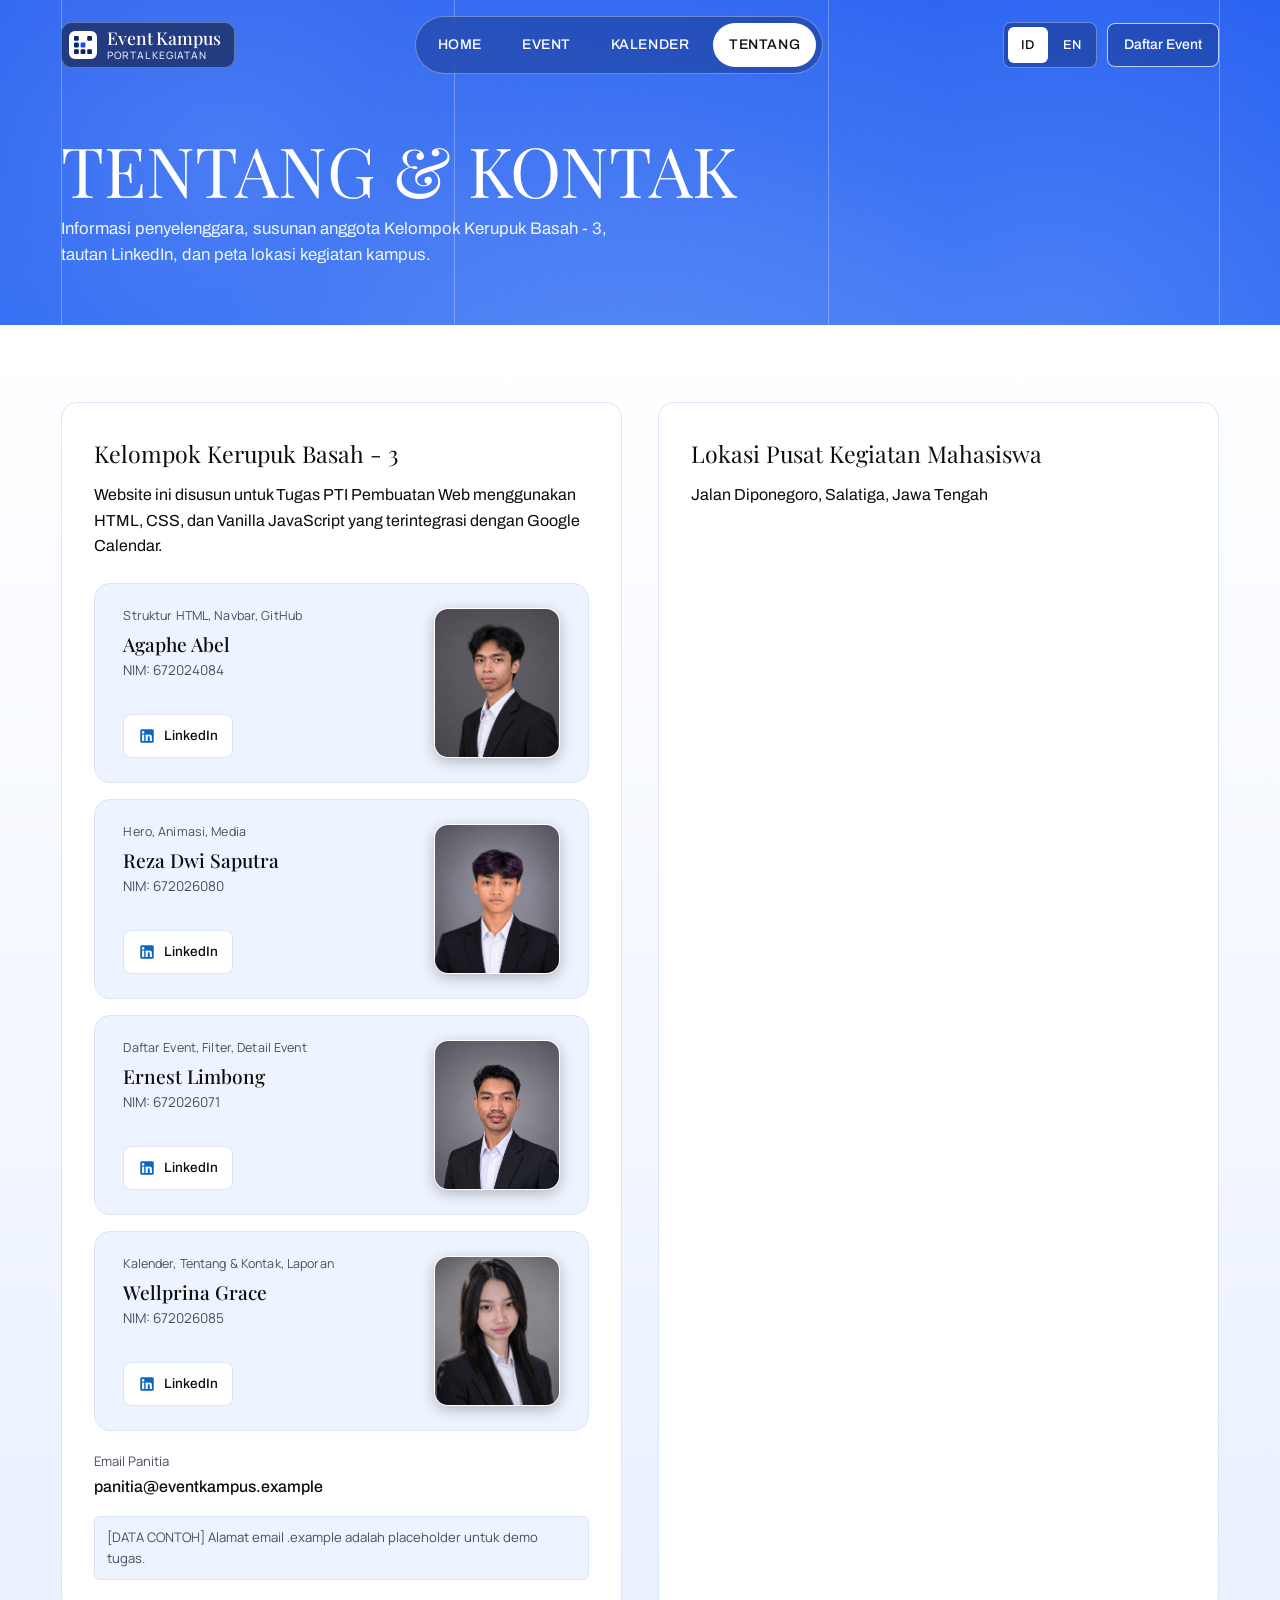
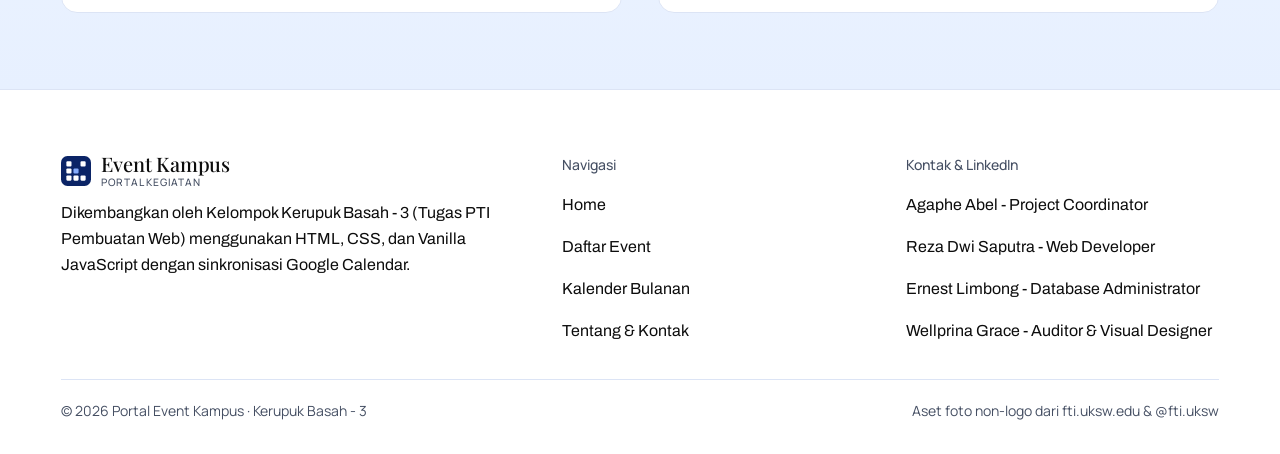
==== commit 295c9925: "feat(footer): synchronize uniform 3-column footer across all pages" ====
--- a/about.html
+++ b/about.html
@@ -221,7 +221,7 @@
             </div>
           </div>
           <p>
-            <span class="lang-id">Dikembangkan oleh Kelompok Kerupuk Basah - 3 menggunakan HTML, CSS, dan Vanilla JavaScript dengan sinkronisasi Google Calendar.</span>
+            <span class="lang-id">Dikembangkan oleh Kelompok Kerupuk Basah - 3 (Tugas PTI Pembuatan Web) menggunakan HTML, CSS, dan Vanilla JavaScript dengan sinkronisasi Google Calendar.</span>
             <span class="lang-en">Built by Kelompok Kerupuk Basah - 3 with HTML, CSS, and Vanilla JavaScript synced with Google Calendar.</span>
           </p>
         </div>
@@ -235,10 +235,12 @@
           </ul>
         </div>
         <div>
-          <p class="footer-heading">Kontak &amp; Pengelola</p>
+          <p class="footer-heading">Kontak &amp; LinkedIn</p>
           <ul class="footer-links">
-            <li><a href="about.html#anggota">Daftar Anggota Kelompok</a></li>
-            <li><a href="https://www.linkedin.com/in/agaphe-abel?utm_source=share_via&amp;utm_content=profile&amp;utm_medium=member_android" target="_blank" rel="noopener">LinkedIn: agaphe-abel</a></li>
+            <li><a href="about.html#anggota">Agaphe Abel - Project Coordinator</a></li>
+            <li><a href="about.html#anggota">Reza Dwi Saputra - Web Developer</a></li>
+            <li><a href="about.html#anggota">Ernest Limbong - Database Administrator</a></li>
+            <li><a href="about.html#anggota">Wellprina Grace - Auditor &amp; Visual Designer</a></li>
           </ul>
         </div>
       </div>
